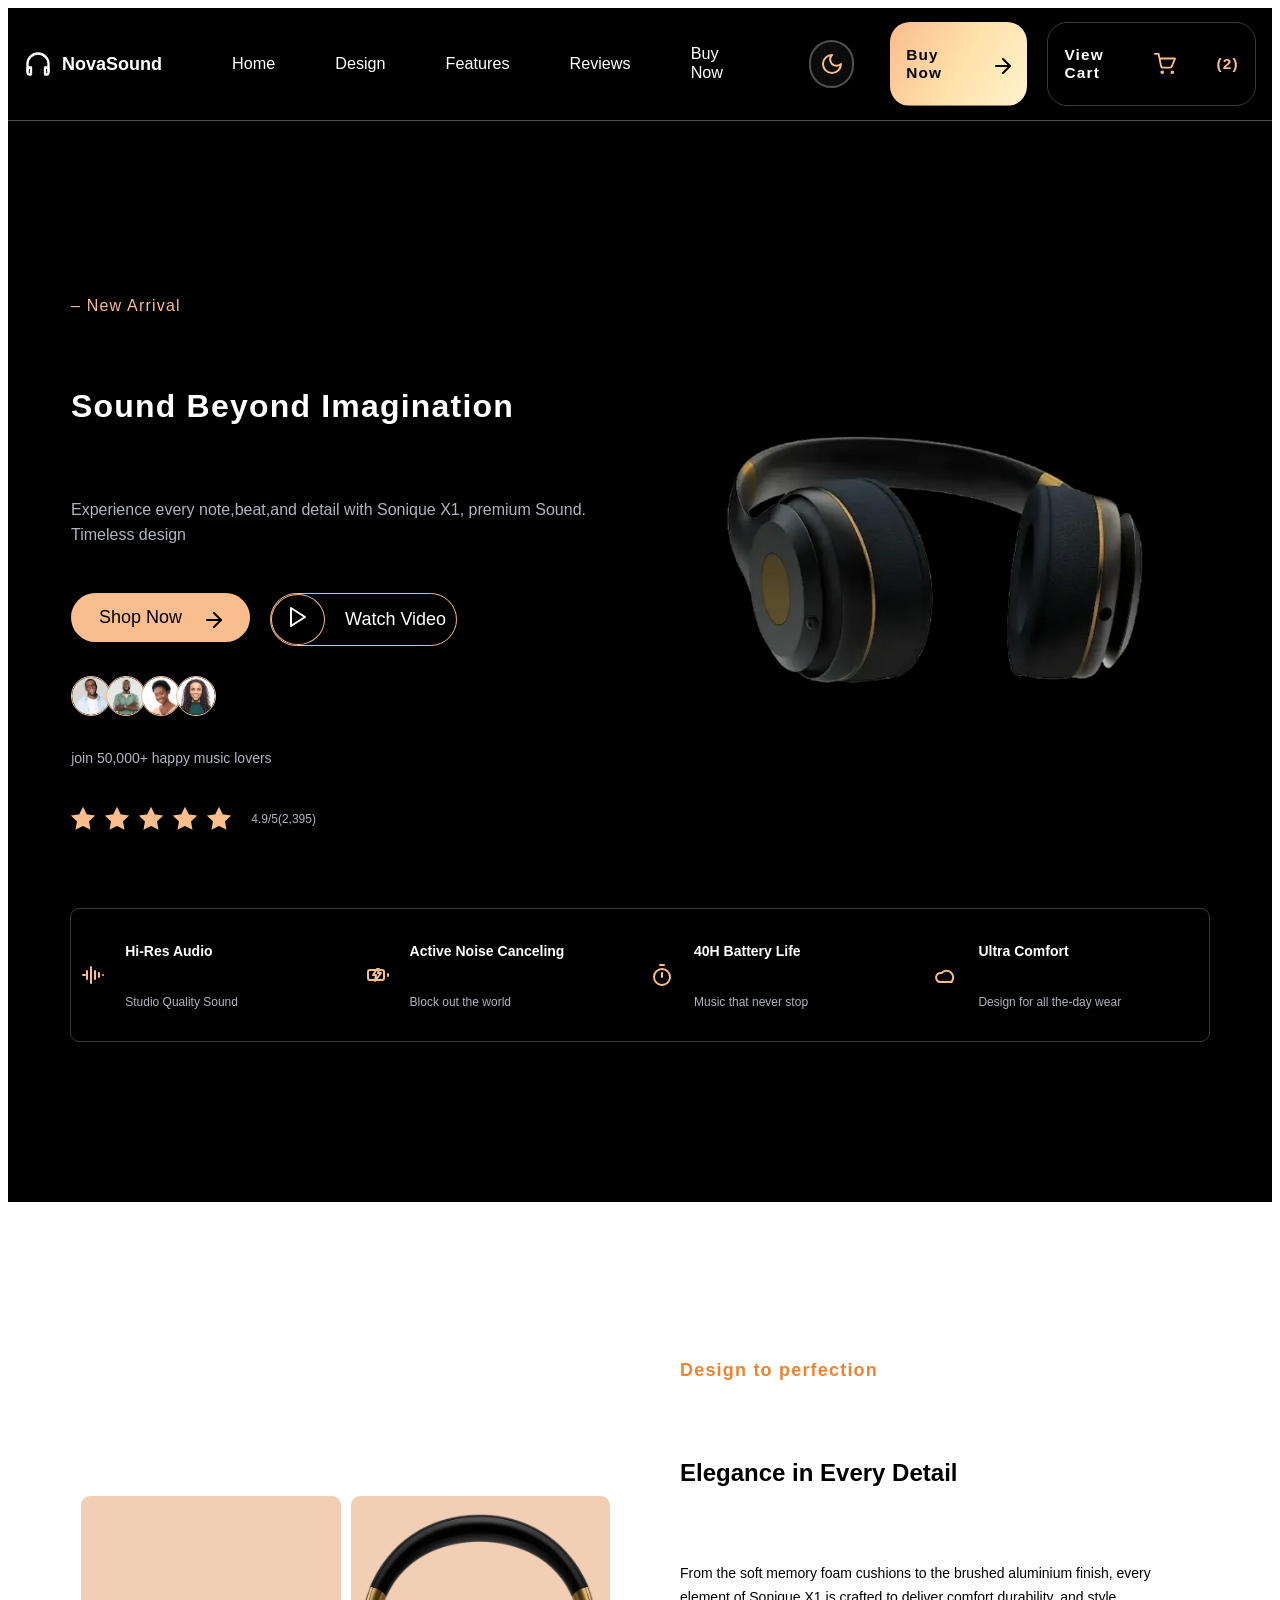
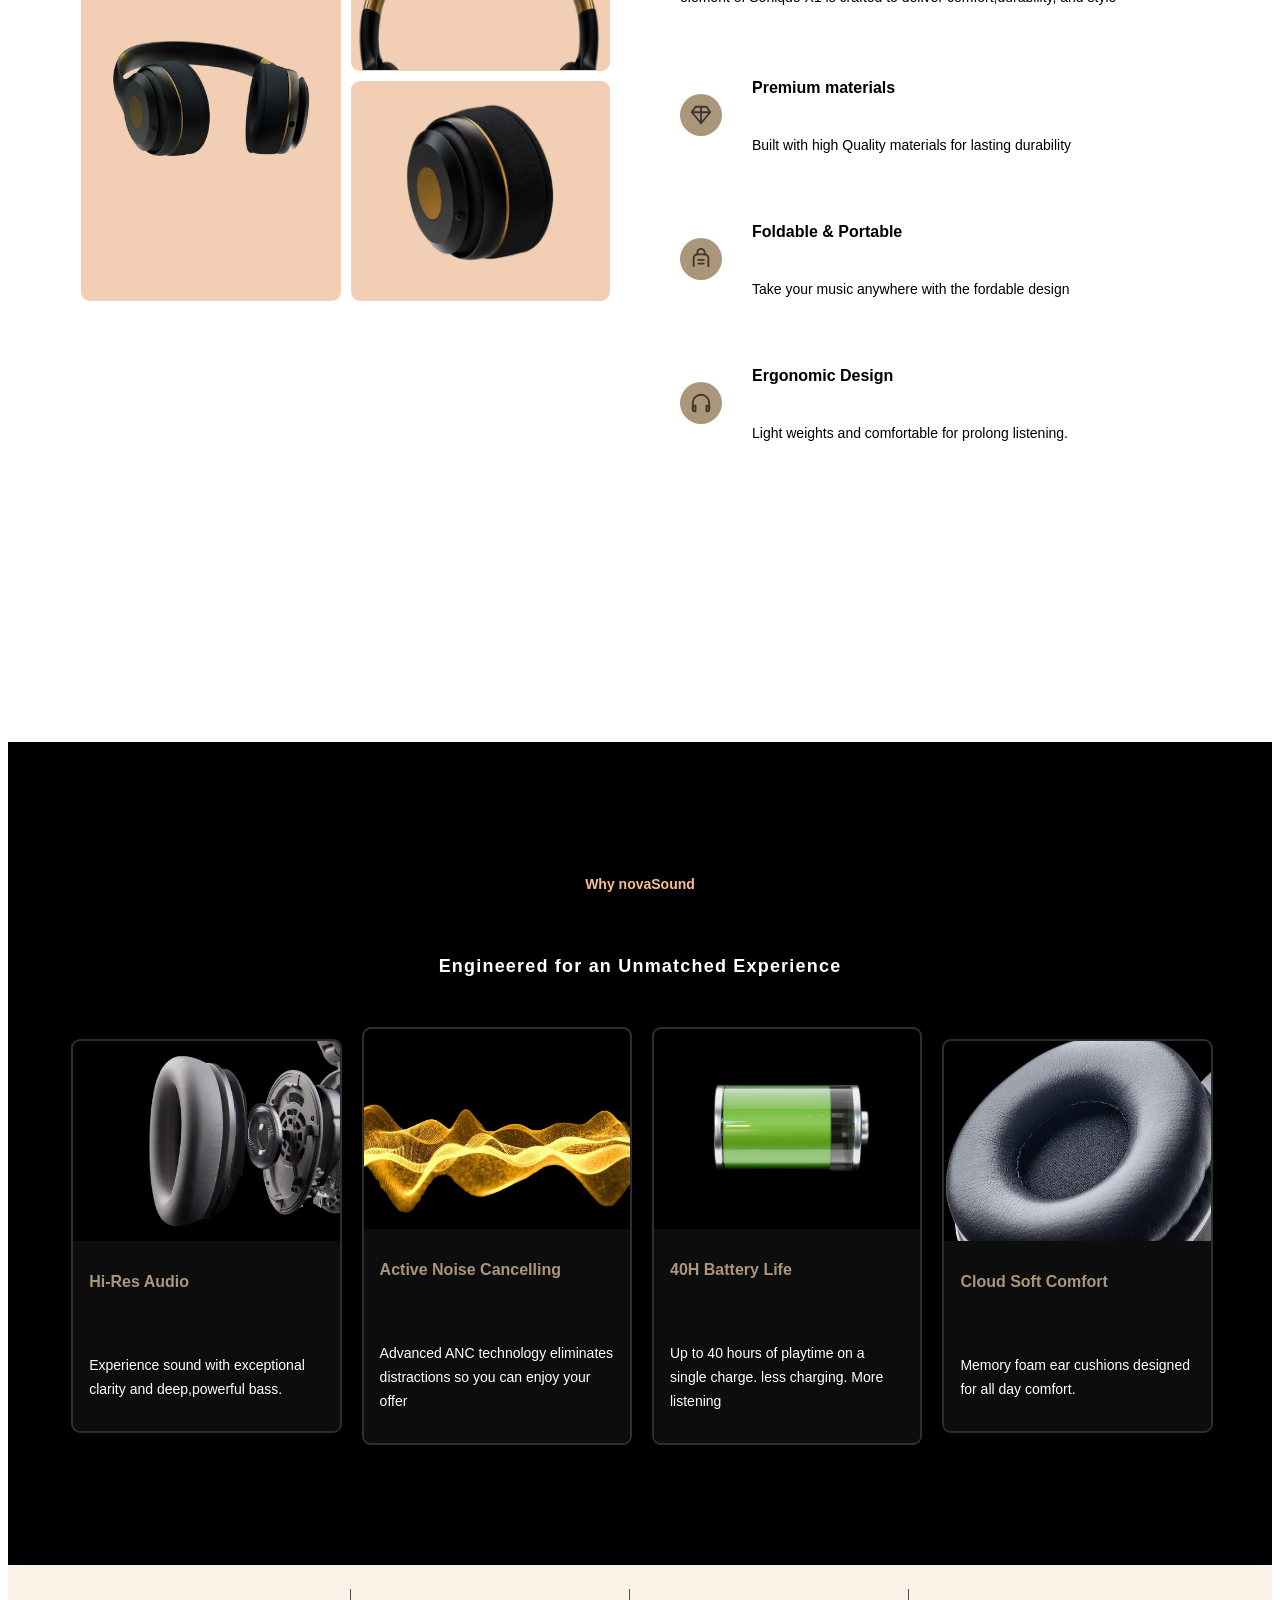
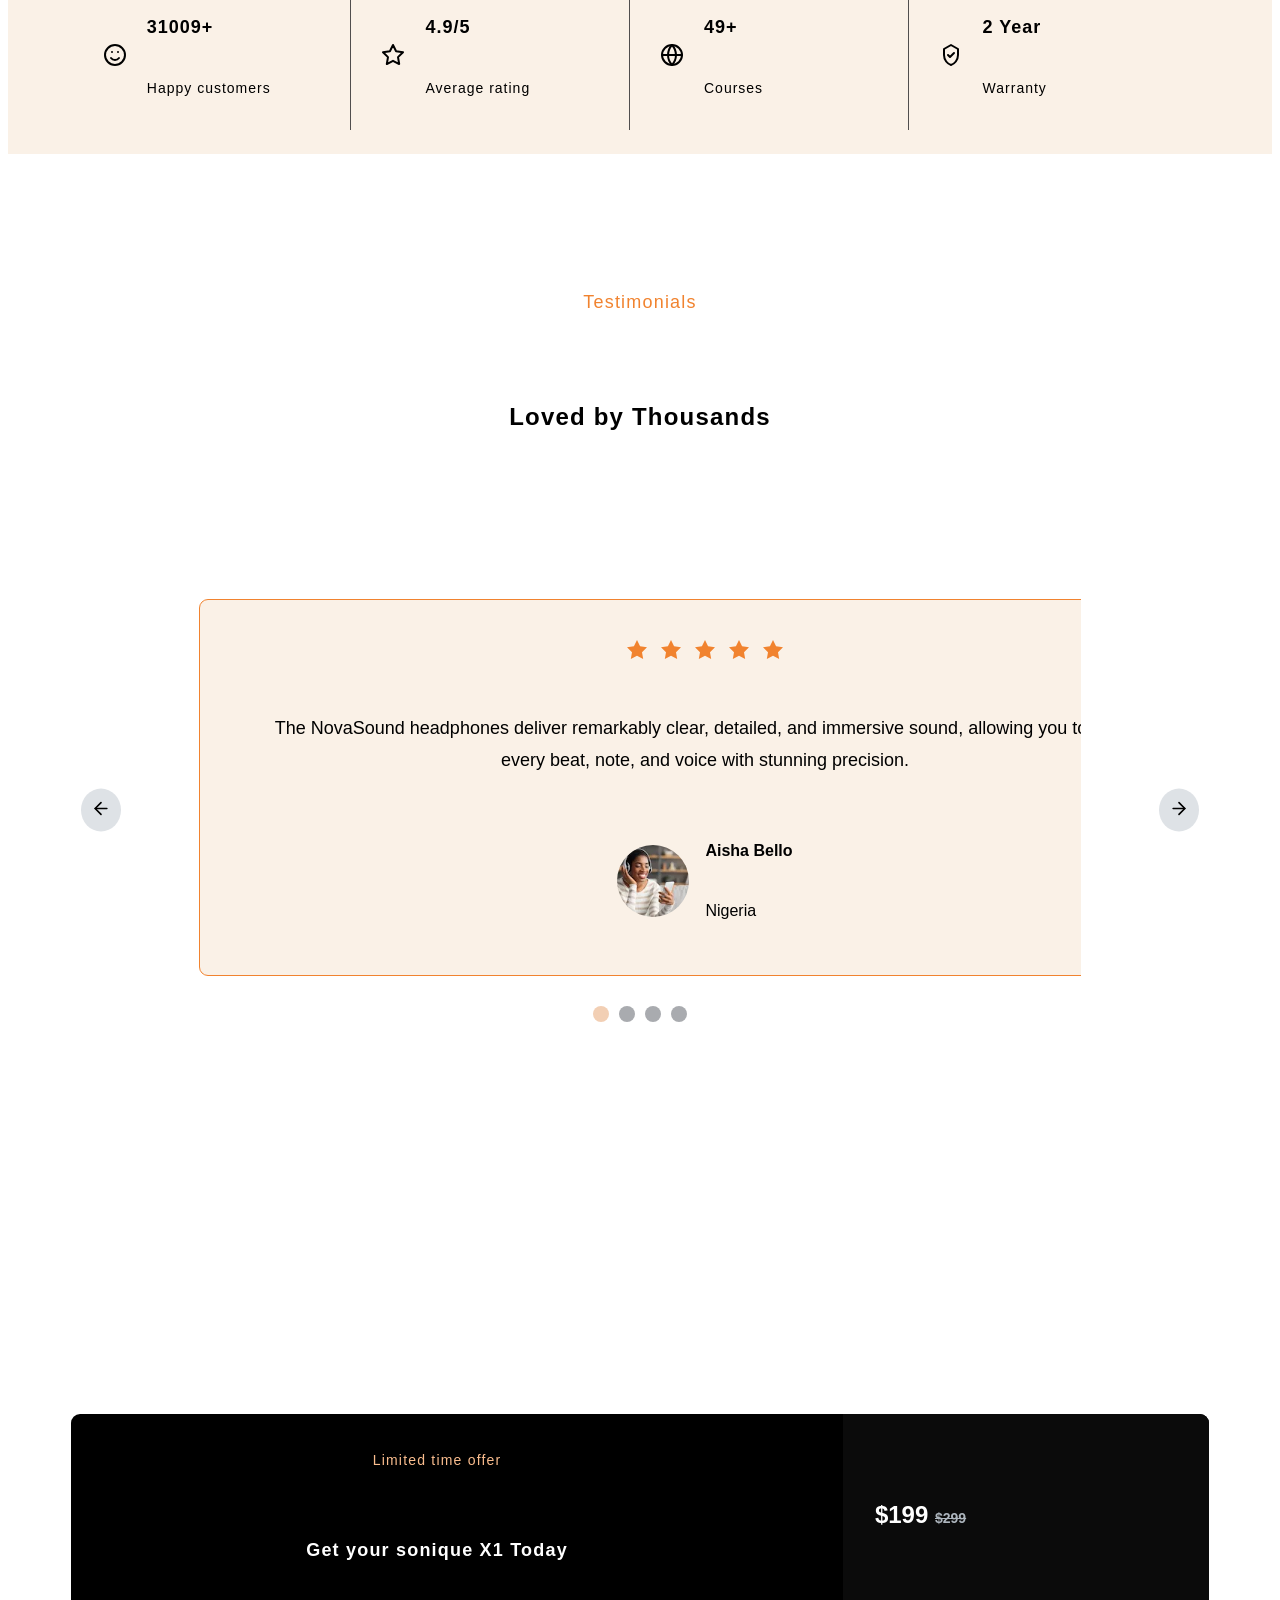
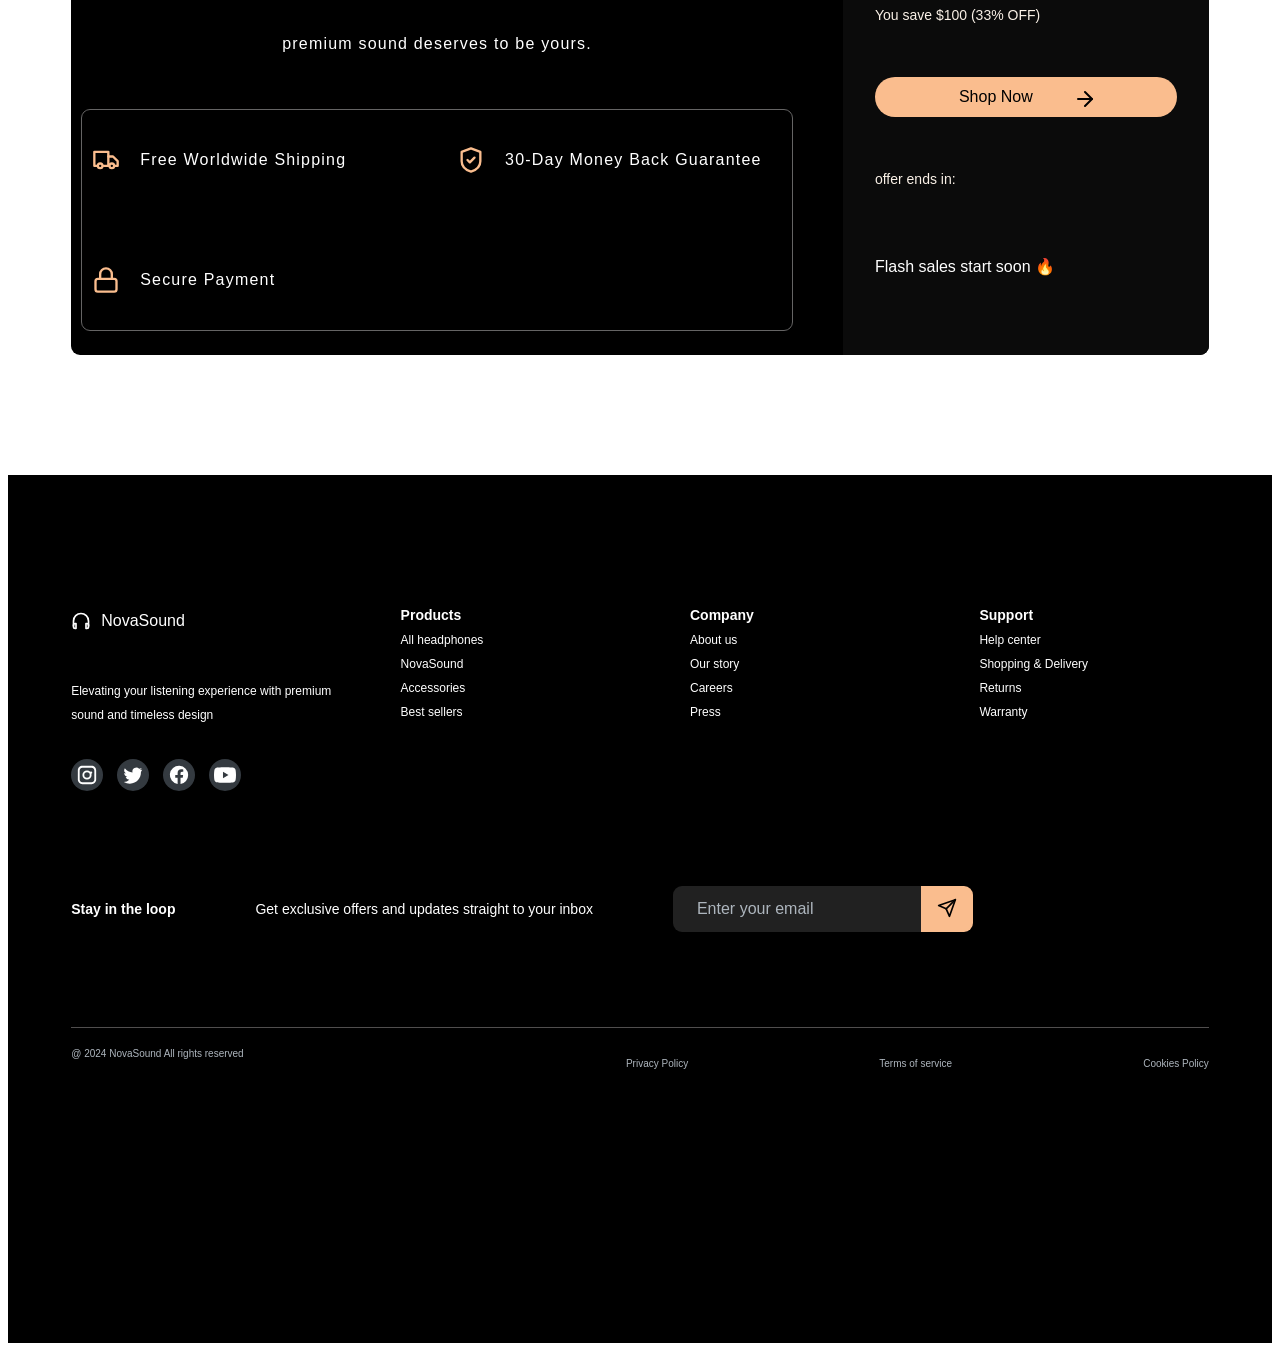
==== index.html @ e7ce314b "Refine style.css" ====
<!doctype html>
<html lang="en" data-theme="light">

<head>
  <meta charset="UTF-8" />
  <meta name="viewport" content="width=device-width, initial-scale=1.0" />
  <meta name="description"
    content="NovaSound is a modern audio product landing page showcasing premium headphones, customer testimonials and immersive listening experience" />
  <!-- Favicon -->
  <link rel="icon" type="image/png" sizes="32x32" href="./favicon-32.png">
  <link rel="icon" type="image/png" sizes="16x16" href="./favicon-16.png">

  <!-- Apple -->
  <link rel="apple-touch-icon" sizes="180x180" href="./favicon-apple--180.png">

  <!-- Android -->
  <link rel="icon" type="image/png" sizes="192x192" href="./favicon-andriod--192.png">
  <link rel="icon" type="image/png" sizes="512x512" href="./favicon-andriod--512.png">

  <!-- Web App Manifest -->
  <link rel="manifest" href="site.webmanifest">
  <title>NovaSound | Premium Headphones</title>
  <link rel="stylesheet" href="./style.css">
  <link href="https://fonts.googleapis.com/css2?family=Manrope:wght@200..800&display=swap" rel="stylesheet">
</head>

<body>
  <div class="overlay"></div>
  <header class="header">
    <p class="header__logo"><svg xmlns="http://www.w3.org/2000/svg" width="28" height="28" viewBox="0 0 24 24"
        fill="none" stroke="currentColor" stroke-width="2" stroke-linecap="round" stroke-linejoin="round"
        class="header__logo-icon">

        <path d="M3 18v-6a9 9 0 0 1 18 0v6" />
        <path d="M21 19a2 2 0 0 1-2 2h-1v-6h1a2 2 0 0 1 2 2z" />
        <path d="M3 19a2 2 0 0 0 2 2h1v-6H5a2 2 0 0 0-2 2z" />
      </svg> NovaSound</p>
    <nav class="nav-bar">
      <ul class="nav-bar__menu">
        <li> <a href="#home" class="nav-bar__menu-list" id="home-id"><svg xmlns="http://www.w3.org/2000/svg" width="22"
              height="22" fill="none" stroke="currentColor" stroke-width="2" stroke-linecap="round"
              stroke-linejoin="round" class="nav-bar__menu-icon">
              <path d="M3 10.5 12 3l9 7.5" />
              <path d="M5 10v10h14V10" />
            </svg>
            Home</a>
        </li>
        <li><a href="#Design" class="nav-bar__menu-list"><svg xmlns="http://www.w3.org/2000/svg" width="22" height="22"
              fill="none" stroke="currentColor" stroke-width="2" stroke-linecap="round" stroke-linejoin="round"
              class="nav-bar__menu-icon">
              <circle cx="12" cy="12" r="3" />
              <path
                d="M19.4 15a1.7 1.7 0 0 0 .3 1.8l.1.1a2 2 0 1 1-2.8 2.8l-.1-.1a1.7 1.7 0 0 0-1.8-.3 1.7 1.7 0 0 0-1 1.5V21a2 2 0 1 1-4 0v-.1a1.7 1.7 0 0 0-1-1.5 1.7 1.7 0 0 0-1.8.3l-.1.1a2 2 0 1 1-2.8-2.8l.1-.1a1.7 1.7 0 0 0 .3-1.8 1.7 1.7 0 0 0-1.5-1H3a2 2 0 1 1 0-4h.1a1.7 1.7 0 0 0 1.5-1 1.7 1.7 0 0 0-.3-1.8l-.1-.1a2 2 0 1 1 2.8-2.8l.1.1a1.7 1.7 0 0 0 1.8.3h0A1.7 1.7 0 0 0 10 3.1V3a2 2 0 1 1 4 0v.1a1.7 1.7 0 0 0 1 1.5h0a1.7 1.7 0 0 0 1.8-.3l.1-.1a2 2 0 1 1 2.8 2.8l-.1.1a1.7 1.7 0 0 0-.3 1.8v0a1.7 1.7 0 0 0 1.5 1H21a2 2 0 1 1 0 4h-.1a1.7 1.7 0 0 0-1.5 1z" />
            </svg>
            Design</a>
        </li>
        <li><a href="#features" class="nav-bar__menu-list"><svg xmlns="http://www.w3.org/2000/svg" width="22"
              height="22" fill="none" stroke="currentColor" stroke-width="2" stroke-linecap="round"
              stroke-linejoin="round" class="nav-bar__menu-icon">
              <path
                d="M21 16V8a2 2 0 0 0-1-1.73l-7-4a2 2 0 0 0-2 0l-7 4A2 2 0 0 0 3 8v8a2 2 0 0 0 1 1.73l7 4a2 2 0 0 0 2 0l7-4A2 2 0 0 0 21 16z" />
              <path d="M3.3 7 12 12l8.7-5" />
              <path d="M12 22V12" />
            </svg>
            Features</a>
        </li>
        <li><a href="#Reviews" class="nav-bar__menu-list"><svg xmlns="http://www.w3.org/2000/svg" width="22" height="22"
              fill="none" stroke="currentColor" stroke-width="2" stroke-linecap="round" stroke-linejoin="round"
              class="nav-bar__menu-icon">
              <polygon points="12 2 15 9 22 9 17 14 19 22 12 18 5 22 7 14 2 9 9 9" />
            </svg>
            Reviews</a>
        </li>
        <li><a href="#Buy-now" class="nav-bar__menu-list" arial-label="buy now"><svg xmlns="http://www.w3.org/2000/svg"
              width="22" height="22" fill="none" stroke="currentColor" stroke-width="2" stroke-linecap="round"
              stroke-linejoin="round" class="nav-bar__menu-icon">
              <path d="M21 15a4 4 0 0 1-4 4H7l-4 4V5a2 2 0 0 1 2-2h12a4 4 0 0 1 4 4z" />
            </svg>
            Buy Now</a>
        </li>
        <button class="dark-btn"><svg xmlns="http://www.w3.org/2000/svg" width="24" height="24" viewBox="0 0 24 24"
            fill="none" stroke="currentColor" stroke-width="2" stroke-linecap="round" stroke-linejoin="round"
            class="dark-btn__icon moon-icon">
            <path d="M12 3a6 6 0 0 0 9 9 9 9 0 1 1-9-9z" />
          </svg>

          <svg xmlns="http://www.w3.org/2000/svg" width="24" height="24" viewBox="0 0 24 24" fill="none"
            stroke="currentColor" stroke-width="2" stroke-linecap="round" stroke-linejoin="round"
            class="dark-btn__icon sun-icon">
            <circle cx="12" cy="12" r="4" />
            <path d="M12 2v2" />
            <path d="M12 20v2" />
            <path d="m4.93 4.93 1.41 1.41" />
            <path d="m17.66 17.66 1.41 1.41" />
            <path d="M2 12h2" />
            <path d="M20 12h2" />
            <path d="m6.34 17.66-1.41 1.41" />
            <path d="m19.07 4.93-1.41 1.41" />
          </svg>
        </button>
      </ul>
      <div class="container__social-icons">
        <a href="#" class="container__social-icons--box" aria-label="instagram"><svg xmlns="http://www.w3.org/2000/svg"
            width="22" height="22" fill="currentColor" viewBox="0 0 24 24" class="container__social-icons--item">
            <path
              d="M7 2C4.24 2 2 4.24 2 7v10c0 2.76 2.24 5 5 5h10c2.76 0 5-2.24 5-5V7c0-2.76-2.24-5-5-5H7zm10 2c1.66 0 3 1.34 3 3v10c0 1.66-1.34 3-3 3H7c-1.66 0-3-1.34-3-3V7c0-1.66 1.34-3 3-3h10zm-5 3a5 5 0 1 0 0 10 5 5 0 0 0 0-10zm0 2a3 3 0 1 1 0 6 3 3 0 0 1 0-6zm4.5-.75a1.25 1.25 0 1 0 0 2.5 1.25 1.25 0 0 0 0-2.5z" />
          </svg></a>
        <a href="#" class="container__social-icons--box" aria-label="twitter"><svg xmlns="http://www.w3.org/2000/svg"
            width="22" height="22" fill="currentColor" viewBox="0 0 24 24" class="container__social-icons--item">
            <path
              d="M22 5.92c-.77.35-1.6.58-2.46.69a4.27 4.27 0 0 0 1.88-2.36 8.53 8.53 0 0 1-2.7 1.03 4.26 4.26 0 0 0-7.26 3.88A12.09 12.09 0 0 1 3.1 4.67a4.26 4.26 0 0 0 1.32 5.68 4.23 4.23 0 0 1-1.93-.53v.05a4.26 4.26 0 0 0 3.42 4.18 4.3 4.3 0 0 1-1.92.07 4.27 4.27 0 0 0 3.98 2.96A8.55 8.55 0 0 1 2 19.54a12.07 12.07 0 0 0 6.53 1.91c7.84 0 12.13-6.5 12.13-12.13 0-.18 0-.36-.01-.54A8.67 8.67 0 0 0 22 5.92z" />
          </svg></a>
        <a href="#" class="container__social-icons--box" aria-label="facebook">
          <svg xmlns="http://www.w3.org/2000/svg" width="22" height="22" fill="currentColor" viewBox="0 0 24 24"
            class="container__social-icons--item">
            <path
              d="M22 12a10 10 0 1 0-11.5 9.88v-6.99H7.9V12h2.6V9.8c0-2.56 1.52-3.98 3.85-3.98 1.12 0 2.3.2 2.3.2v2.52h-1.3c-1.28 0-1.68.8-1.68 1.62V12h2.85l-.46 2.89h-2.39v6.99A10 10 0 0 0 22 12z" />
          </svg>
        </a>
        <a href="#" class="container__social-icons--box" aria-label="youtube">
          <svg xmlns="http://www.w3.org/2000/svg" width="22" height="22" fill="currentColor" viewBox="0 0 24 24"
            class="container__social-icons--item">
            <path
              d="M23.5 6.2a3 3 0 0 0-2.1-2.1C19.5 3.5 12 3.5 12 3.5s-7.5 0-9.4.6A3 3 0 0 0 .5 6.2 31.6 31.6 0 0 0 0 12a31.6 31.6 0 0 0 .5 5.8 3 3 0 0 0 2.1 2.1c1.9.6 9.4.6 9.4.6s7.5 0 9.4-.6a3 3 0 0 0 2.1-2.1A31.6 31.6 0 0 0 24 12a31.6 31.6 0 0 0-.5-5.8zM9.8 15.5v-7l6 3.5-6 3.5z" />
          </svg>
        </a>
      </div>
      <div class="btn-container">
        <a href="#" class="btn--buy-now" aria-label="buy now">Buy Now <svg xmlns="http://www.w3.org/2000/svg" width="20"
            height="20" fill="none" stroke="currentColor" stroke-width="2" stroke-linecap="round"
            stroke-linejoin="round">
            <line x1="5" y1="12" x2="19" y2="12"></line>
            <polyline points="12 5 19 12 12 19"></polyline>
          </svg></a>
        <a href="#" class="btn--cart" arial-label="view cart">View Cart <span class="container-cart"><svg
              xmlns="http://www.w3.org/2000/svg" width="22" height="22" viewBox="0 0 24 24" fill="none"
              stroke="currentColor" stroke-width="2" stroke-linecap="round" stroke-linejoin="round"
              class="container-cart__icon">

              <circle cx="9" cy="21" r="1" />
              <circle cx="20" cy="21" r="1" />
              <path d="M1 1h4l2.7 13.4a2 2 0 0 0 2 1.6h7.7a2 2 0 0 0 2-1.5L23 6H6" />

            </svg>
            <p class="container-cart__text">(2)</p>
          </span></a>
      </div>
    </nav>
    <div class="header__menu">
      <span class="header__menu-toggle"></span><span class="header__menu-toggle"></span><span
        class="header__menu-toggle"></span>
    </div>
  </header>


  <main>
    <section class="hero-section" id="home" data-id="home-id">
      <div class="hero-section__container">
        <div class="hero-section__text">
          <p class="hero-section__badge hero-animate--y">&ndash; New Arrival</p>
          <h1 class="hero-section__title hero-animate--y">Sound Beyond Imagination</h1>
          <p class="hero-section__description hero-animate--y">Experience every note,beat,and detail with Sonique X1,
            premium Sound.
            Timeless design</p>
          <div class="hero-section__cta">
            <a href="#" class="hero-section__btn hero-section__btn--primary zoom-in" arial-label="shopping cart">Shop
              Now <svg xmlns="http://www.w3.org/2000/svg" width="20" height="20" fill="none" stroke="currentColor"
                stroke-width="2" stroke-linecap="round" stroke-linejoin="round" class="hero-section__btn--primary-icon">
                <line x1="5" y1="12" x2="19" y2="12"></line>
                <polyline points="12 5 19 12 12 19"></polyline>
              </svg></a>
            <button class="hero-section__btn hero-section__btn--ghost zoom-in" aria-label="button ghost"><span
                class="hero-section__btn--ghost-box"><svg xmlns="http://www.w3.org/2000/svg" width="24" height="24"
                  fill="none" stroke="currentColor" stroke-width="2" stroke-linecap="round" stroke-linejoin="round"
                  class="hero-section__btn--ghost-icon">
                  <polygon points="5 3 19 12 5 21 5 3"></polygon>
                </svg></span> Watch Video</button>
          </div>
          <div class="hero-section__social-proof hero-animate--y">
            <div class="hero-section__avatar"><span class="hero-section__avatar-box"><img
                  src="./Avatar--1-compressed (1).webp" alt="avatar image"></span>
              <span class="hero-section__avatar-box"><img src="./avatar--2--compressed (1).webp"
                  alt="avatar image"></span>
              <span class="hero-section__avatar-box"><img src="./avatar--4--compressed (2).webp"
                  alt="avatar image"></span>
              <span class="hero-section__avatar-box"><img src="./avatar--5--image (2).webp" alt="avatar image"></span>
            </div>
            <div class="hero-section__rating">
              <p class="hero-section__rating-title hero-animate--y">join 50,000+ happy music lovers</p>
              <span class="hero-section__rating-box hero-animate--y">
                <span class="hero-section__rating-icons"><svg xmlns="http://www.w3.org/2000/svg" width="24" height="24"
                    viewBox="0 0 24 24" fill="currentColor" stroke="currentColor" stroke-width="2"
                    class="hero-section__rating-icon">
                    <polygon
                      points="12 2 15.09 8.26 22 9.27 17 14.14 18.18 21.02 12 17.77 5.82 21.02 7 14.14 2 9.27 8.91 8.26 12 2" />
                  </svg>
                  <svg xmlns="http://www.w3.org/2000/svg" width="24" height="24" viewBox="0 0 24 24" fill="currentColor"
                    stroke="currentColor" stroke-width="2" class="hero-section__rating-icon">
                    <polygon
                      points="12 2 15.09 8.26 22 9.27 17 14.14 18.18 21.02 12 17.77 5.82 21.02 7 14.14 2 9.27 8.91 8.26 12 2" />
                  </svg>
                  <svg xmlns="http://www.w3.org/2000/svg" width="24" height="24" viewBox="0 0 24 24" fill="currentColor"
                    stroke="currentColor" stroke-width="2" class="hero-section__rating-icon">
                    <polygon
                      points="12 2 15.09 8.26 22 9.27 17 14.14 18.18 21.02 12 17.77 5.82 21.02 7 14.14 2 9.27 8.91 8.26 12 2" />
                  </svg>
                  <svg xmlns="http://www.w3.org/2000/svg" width="24" height="24" viewBox="0 0 24 24" fill="currentColor"
                    stroke="currentColor" stroke-width="2" class="hero-section__rating-icon">
                    <polygon
                      points="12 2 15.09 8.26 22 9.27 17 14.14 18.18 21.02 12 17.77 5.82 21.02 7 14.14 2 9.27 8.91 8.26 12 2" />
                  </svg>
                  <svg xmlns="http://www.w3.org/2000/svg" width="24" height="24" viewBox="0 0 24 24" fill="currentColor"
                    stroke="currentColor" stroke-width="2" class="hero-section__rating-icon">
                    <polygon
                      points="12 2 15.09 8.26 22 9.27 17 14.14 18.18 21.02 12 17.77 5.82 21.02 7 14.14 2 9.27 8.91 8.26 12 2" />
                  </svg>
                </span>
                <p class="hero-section__rating-text">4.9/5(2,395)</p>
              </span>
            </div>
          </div>
        </div>

        <div class="hero-section__media">
          <img src="./Nova-sound premium headphone (1) (1) (1).webp" alt="nova-sound premium headphone black"
            class="hero-section__image" width="636" height="358">
        </div>

      </div>

      <div class="hero-section__features" id="Features">
        <div class="hero-section__features-box hero-second__animate--y">
          <svg xmlns="http://www.w3.org/2000/svg" width="24" height="24" fill="none" stroke="currentColor"
            stroke-width="2" stroke-linecap="round" stroke-linejoin="round"
            class="lucide lucide-waveform hero-section__features-icon">
            <path d="M2 12h2" />
            <path d="M6 8v8" />
            <path d="M10 4v16" />
            <path d="M14 8v8" />
            <path d="M18 10v4" />
            <path d="M22 12h0" />
          </svg>
          <span class="hero-section__features-text">
            <p class="hero-section__features-text--title">Hi-Res Audio</p>
            <p class="hero-section__features-text--description">Studio Quality Sound</p>
          </span>
        </div>
        <div class="hero-section__features-box hero-second__animate--y">
          <svg xmlns="http://www.w3.org/2000/svg" width="24" height="24" fill="none" stroke="currentColor"
            stroke-width="2" stroke-linecap="round" stroke-linejoin="round"
            class="lucide lucide-battery-charging hero-section__features-icon">
            <path d="M11 6 7 12h3l-1 6 6-8h-3l1-4z" />
            <rect x="2" y="7" width="16" height="10" rx="2" />
            <line x1="22" y1="11" x2="22" y2="13" />
          </svg>
          <span class="hero-section__features-text">
            <p class="hero-section__features-text--title">Active Noise Canceling</p>
            <p class="hero-section__features-text--description">Block out the world</p>
          </span>
        </div>
        <div class="hero-section__features-box hero-second__animate--y">
          <svg xmlns="http://www.w3.org/2000/svg" width="24" height="24" fill="none" stroke="currentColor"
            stroke-width="2" stroke-linecap="round" stroke-linejoin="round"
            class="lucide lucide-timer hero-section__features-icon">
            <path d="M10 2h4" />
            <path d="M12 14v-4" />
            <circle cx="12" cy="14" r="8" />
          </svg>
          <span class="hero-section__features-text">
            <p class="hero-section__features-text--title">40H Battery Life</p>
            <p class="hero-section__features-text--description">Music that never stop</p>
          </span>
        </div>
        <div class="hero-section__features-box hero-second__animate--y">
          <svg xmlns="http://www.w3.org/2000/svg" width="24" height="24" fill="none" stroke="currentColor"
            stroke-width="2" stroke-linecap="round" stroke-linejoin="round"
            class="lucide lucide-cloud hero-section__features-icon">
            <path d="M17.5 19H6.5a4.5 4.5 0 1 1 1-8.9A5.5 5.5 0 1 1 17.5 19z" />
          </svg>
          <span class="hero-section__features-text">
            <p class="hero-section__features-text--title">Ultra Comfort</p>
            <p class="hero-section__features-text--description">Design for all the-day wear</p>
          </span>
        </div>
      </div>
    </section>

    <section class="design-section" id="Design">
      <div class="design-section__container">
        <div class="design-section__gallery">
          <div class="design-section__gallery-big">
            <img src="./Nova-sound premium headphone.webp" alt="headphone"
              data-src="./headphone--1-removebg-preview (1).webp" class="design-section__gallery-img">
          </div>
          <div class="design-section__gallery-small design-section__gallery-small--first">
            <img src="./handle-compress-image (1).webp" alt="handle of headphone"
              data-src="./handle-removebg-preview.webp" class="design-section__gallery-img">
          </div>
          <div class="design-section__gallery-small design-section__gallery-small--second">
            <img src="./head-removebg-compress-image.webp" alt="head of headphone"
              data-src="./head-removebg-preview.webp" class="design-section__gallery-img">
          </div>
        </div>

        <div class="design-section__content">
          <p class="design-section__text">Design to perfection</p>
          <h2 class="design-section__title">Elegance in Every Detail</h2>
          <p class="design-section__description">From the soft memory foam cushions to the brushed aluminium finish,
            every element of Sonique X1 is crafted to deliver comfort,durability, and style</p>

          <div class="design-section__features">
            <div class="design-section__feature">
              <span class="design-section__feature-icon"><svg xmlns="http://www.w3.org/2000/svg" width="22" height="22"
                  viewBox="0 0 24 24" fill="none" stroke="currentColor" stroke-width="2" stroke-linecap="round"
                  stroke-linejoin="round">

                  <path d="M6 3h12l4 6-10 12L2 9l4-6z" />
                  <path d="M2 9h20" />
                  <path d="M12 3v18" />

                </svg></span>
              <div class="design-section__feature-content">
                <h3 class="design-section__feature-content--title">Premium materials</h3>
                <p class="design-section__feature-content--description">Built with high Quality materials for lasting
                  durability</p>
              </div>
            </div>

            <div class="design-section__feature">
              <span class="design-section__feature-icon"><svg xmlns="http://www.w3.org/2000/svg" width="22" height="22"
                  viewBox="0 0 24 24" fill="none" stroke="currentColor" stroke-width="2" stroke-linecap="round"
                  stroke-linejoin="round">

                  <path d="M4 20v-9a4 4 0 0 1 4-4h8a4 4 0 0 1 4 4v9" />
                  <path d="M8 7V5a4 4 0 0 1 8 0v2" />
                  <path d="M9 13h6" />
                  <path d="M9 17h6" />

                </svg></span>
              <div class="design-section__feature-content">
                <h3 class="design-section__feature-content--title">Foldable & Portable</h3>
                <p class="design-section__feature-content--description">Take your music anywhere with the fordable
                  design
                </p>
              </div>
            </div>

            <div class="design-section__feature">
              <span class="design-section__feature-icon"><svg xmlns="http://www.w3.org/2000/svg" width="22" height="22"
                  viewBox="0 0 24 24" fill="none" stroke="currentColor" stroke-width="2" stroke-linecap="round"
                  stroke-linejoin="round">

                  <path d="M3 18v-6a9 9 0 0 1 18 0v6" />
                  <path d="M21 19a2 2 0 0 1-2 2h-1v-6h1a2 2 0 0 1 2 2z" />
                  <path d="M3 19a2 2 0 0 0 2 2h1v-6H5a2 2 0 0 0-2 2z" />

                </svg></span>
              <div class="design-section__feature-content">
                <h3 class="design-section__feature-content--title">Ergonomic Design</h3>
                <p class="design-section__feature-content--description">Light weights and comfortable for prolong
                  listening.</p>
              </div>
            </div>
          </div>
    </section>

    <section class="features-section" id="features">
      <p class="features-section__text">Why novaSound</p>
      <h3 class="features-section__title">Engineered for an Unmatched Experience</h3>
      <div class="features-section__container">
        <div class="features-section__card slide-left">
          <div class="features-section__media features-section__media-first"><img src="./sound-image--3.webp"
              alt="Hi-Res studio image"></div>
          <div class="features-section__content">
            <p class="features-section__content-title">Hi-Res Audio</p>
            <p class="features-section__content-description">Experience sound with exceptional clarity and
              deep,powerful bass.</p>
          </div>
        </div>

        <div class="features-section__card slide-bottom">
          <div class="features-section__media features-section__media-second"><img src="./noice-image--3.webp"
              alt="active noice Canceling image"></div>
          <div class="features-section__content">
            <p class="features-section__content-title">Active Noise Cancelling</p>
            <p class="features-section__content-description">Advanced ANC technology eliminates distractions so you
              can enjoy your offer</p>
          </div>
        </div>

        <div class="features-section__card slide-bottom">
          <div class="features-section__media features-section__media-third"><img src="./battery-image--3.webp"
              alt="battery life image"></div>
          <div class="features-section__content">
            <p class="features-section__content-title">40H Battery Life</p>
            <p class="features-section__content-description">Up to 40 hours of playtime on a single charge. less
              charging. More listening</p>
          </div>
        </div>

        <div class="features-section__card slide-right">
          <div class="features-section__media features-section__media-fourth"><img src="./boldhead-image--3 (1).webp"
              alt="boldhead image"></div>
          <div class="features-section__content">
            <p class="features-section__content-title">Cloud Soft Comfort</p>
            <p class="features-section__content-description">Memory foam ear cushions designed for all day comfort.
            </p>
          </div>
        </div>
      </div>
    </section>
    <section class="stats-section">
      <div class="stats-section__container">
        <div class="stats-section__item">
          <svg xmlns="http://www.w3.org/2000/svg" width="24" height="24" viewBox="0 0 24 24" fill="none"
            stroke="currentColor" stroke-width="2" stroke-linecap="round" stroke-linejoin="round">
            <circle cx="12" cy="12" r="10" />
            <path d="M8 15s1.5 2 4 2 4-2 4-2" />
            <line x1="9" y1="9" x2="9.01" y2="9" />
            <line x1="15" y1="9" x2="15.01" y2="9" />
          </svg>
          <div class="stats-section__content">
            <h3 class="stats-section__title counter" data-target="50000">0</h3>
            <p class="stats-section__description">Happy customers</p>
          </div>
        </div>

        <div class="stats-section__item">
          <svg xmlns="http://www.w3.org/2000/svg" width="24" height="24" viewBox="0 0 24 24" fill="none"
            stroke="currentColor" stroke-width="2" stroke-linecap="round" stroke-linejoin="round">
            <polygon
              points="12 2 15.09 8.26 22 9.27 17 14.14 18.18 21.02 12 17.77 5.82 21.02 7 14.14 2 9.27 8.91 8.26 12 2" />
          </svg>
          <div class="stats-section__content">
            <h3 class="stats-section__title">4.9/5</h3>
            <p class="stats-section__description">Average rating</p>
          </div>
        </div>

        <div class="stats-section__item">
          <svg xmlns="http://www.w3.org/2000/svg" width="24" height="24" viewBox="0 0 24 24" fill="none"
            stroke="currentColor" stroke-width="2" stroke-linecap="round" stroke-linejoin="round">
            <circle cx="12" cy="12" r="10" />
            <line x1="2" y1="12" x2="22" y2="12" />
            <path d="M12 2a15.3 15.3 0 0 1 4 10 15.3 15.3 0 0 1-4 10 15.3 15.3 0 0 1-4-10 15.3 15.3 0 0 1 4-10z" />
          </svg>
          <div class="stats-section__content">
            <h3 class="stats-section__title counter" data-target="80">0</h3>
            <p class="stats-section__description">Courses</p>
          </div>
        </div>

        <div class="stats-section__item">
          <svg xmlns="http://www.w3.org/2000/svg" width="24" height="24" viewBox="0 0 24 24" fill="none"
            stroke="currentColor" stroke-width="2" stroke-linecap="round" stroke-linejoin="round">
            <path d="M12 2l7 4v6c0 5-3.5 9-7 10-3.5-1-7-5-7-10V6l7-4z" />
            <path d="M9 12l2 2 4-4" />
          </svg>
          <div class="stats-section__content">
            <h3 class="stats-section__title">2 Year</h3>
            <p class="stats-section__description">Warranty</p>
          </div>
        </div>
      </div>
    </section>
    <section class="testimonial-section" id="Reviews">
      <div class="testimonial-section__container">
        <p class="testimonial-section__badge animate-testimonial--content">Testimonials</p>
        <h3 class="testimonial-section__title animate-testimonial--content">Loved by Thousands</h3>
        <div class="testimonial-section__carousel">
          <div class="testimonial-section__carousel-container">

            <div class="testimonial-section__track">

              <!-- testimonial-section__item -->
              <div class="testimonial-section__item active-item">
                <span class="testimonial-section__rate"> <svg xmlns="http://www.w3.org/2000/svg" width="24" height="24"
                    viewBox="0 0 24 24" fill="none" stroke="currentColor" stroke-width="2" stroke-linecap="round"
                    stroke-linejoin="round">
                    <polygon
                      points="12 2 15.09 8.26 22 9.27 17 14.14 18.18 21.02 12 17.77 5.82 21.02 7 14.14 2 9.27 8.91 8.26 12 2" />
                  </svg> <svg xmlns="http://www.w3.org/2000/svg" width="24" height="24" viewBox="0 0 24 24" fill="none"
                    stroke="currentColor" stroke-width="2" stroke-linecap="round" stroke-linejoin="round">
                    <polygon
                      points="12 2 15.09 8.26 22 9.27 17 14.14 18.18 21.02 12 17.77 5.82 21.02 7 14.14 2 9.27 8.91 8.26 12 2" />
                  </svg> <svg xmlns="http://www.w3.org/2000/svg" width="24" height="24" viewBox="0 0 24 24" fill="none"
                    stroke="currentColor" stroke-width="2" stroke-linecap="round" stroke-linejoin="round">
                    <polygon
                      points="12 2 15.09 8.26 22 9.27 17 14.14 18.18 21.02 12 17.77 5.82 21.02 7 14.14 2 9.27 8.91 8.26 12 2" />
                  </svg> <svg xmlns="http://www.w3.org/2000/svg" width="24" height="24" viewBox="0 0 24 24" fill="none"
                    stroke="currentColor" stroke-width="2" stroke-linecap="round" stroke-linejoin="round">
                    <polygon
                      points="12 2 15.09 8.26 22 9.27 17 14.14 18.18 21.02 12 17.77 5.82 21.02 7 14.14 2 9.27 8.91 8.26 12 2" />
                  </svg> <svg xmlns="http://www.w3.org/2000/svg" width="24" height="24" viewBox="0 0 24 24" fill="none"
                    stroke="currentColor" stroke-width="2" stroke-linecap="round" stroke-linejoin="round">
                    <polygon
                      points="12 2 15.09 8.26 22 9.27 17 14.14 18.18 21.02 12 17.77 5.82 21.02 7 14.14 2 9.27 8.91 8.26 12 2" />
                  </svg></span>
                <p class="testimonial-section__item--description">The NovaSound headphones deliver remarkably clear,
                  detailed, and immersive sound, allowing you to enjoy every beat, note, and voice with stunning
                  precision.</p>
                <!-- testimonial-section-feature--start  -->
                <div class="testimonial-section__feature">
                  <div class="testimonial-section__feature--img"><img src="./testimonial--img--1-compressed (1).webp"
                      alt="Aisha Bello"></div>
                  <div class="testimonial-section__feature--box">
                    <h3 class="testimonial-section__feature--name">Aisha Bello</h3>
                    <p class="testimonial-section__feature--country">Nigeria</p>
                  </div>
                </div>

              </div>



              <div class="testimonial-section__item">
                <span class="testimonial-section__rate"> <svg xmlns="http://www.w3.org/2000/svg" width="24" height="24"
                    viewBox="0 0 24 24" fill="none" stroke="currentColor" stroke-width="2" stroke-linecap="round"
                    stroke-linejoin="round">
                    <polygon
                      points="12 2 15.09 8.26 22 9.27 17 14.14 18.18 21.02 12 17.77 5.82 21.02 7 14.14 2 9.27 8.91 8.26 12 2" />
                  </svg> <svg xmlns="http://www.w3.org/2000/svg" width="24" height="24" viewBox="0 0 24 24" fill="none"
                    stroke="currentColor" stroke-width="2" stroke-linecap="round" stroke-linejoin="round">
                    <polygon
                      points="12 2 15.09 8.26 22 9.27 17 14.14 18.18 21.02 12 17.77 5.82 21.02 7 14.14 2 9.27 8.91 8.26 12 2" />
                  </svg> <svg xmlns="http://www.w3.org/2000/svg" width="24" height="24" viewBox="0 0 24 24" fill="none"
                    stroke="currentColor" stroke-width="2" stroke-linecap="round" stroke-linejoin="round">
                    <polygon
                      points="12 2 15.09 8.26 22 9.27 17 14.14 18.18 21.02 12 17.77 5.82 21.02 7 14.14 2 9.27 8.91 8.26 12 2" />
                  </svg> <svg xmlns="http://www.w3.org/2000/svg" width="24" height="24" viewBox="0 0 24 24" fill="none"
                    stroke="currentColor" stroke-width="2" stroke-linecap="round" stroke-linejoin="round">
                    <polygon
                      points="12 2 15.09 8.26 22 9.27 17 14.14 18.18 21.02 12 17.77 5.82 21.02 7 14.14 2 9.27 8.91 8.26 12 2" />
                  </svg> <svg xmlns="http://www.w3.org/2000/svg" width="24" height="24" viewBox="0 0 24 24" fill="none"
                    stroke="currentColor" stroke-width="2" stroke-linecap="round" stroke-linejoin="round">
                    <polygon
                      points="12 2 15.09 8.26 22 9.27 17 14.14 18.18 21.02 12 17.77 5.82 21.02 7 14.14 2 9.27 8.91 8.26 12 2" />
                  </svg></span>
                <p class="testimonial-section__item--description">
                  As a music producer, sound quality is everything to me. NovaSound delivers perfectly balanced audio,
                  rich and powerful bass, and incredible clarity, making it easy to enjoy and analyze every detail in my
                  mixes.
                </p>
                <!-- testimonial-section-feature--start  -->
                <div class="testimonial-section__feature">
                  <div class="testimonial-section__feature--img"><img src="./testimonial-img--6-compressed (1).webp"
                      alt="Mateo Silva"></div>
                  <div class="testimonial-section__feature--box">
                    <h3 class="testimonial-section__feature--name">Mateo Silva</h3>
                    <p class="testimonial-section__feature--country">Brazil</p>
                  </div>
                </div>
                <!-- testimonial-section-feature--end  -->
              </div>
              <!-- testimonial-section__item -->

              <div class="testimonial-section__item">
                <span class="testimonial-section__rate"> <svg xmlns="http://www.w3.org/2000/svg" width="24" height="24"
                    viewBox="0 0 24 24" fill="none" stroke="currentColor" stroke-width="2" stroke-linecap="round"
                    stroke-linejoin="round">
                    <polygon
                      points="12 2 15.09 8.26 22 9.27 17 14.14 18.18 21.02 12 17.77 5.82 21.02 7 14.14 2 9.27 8.91 8.26 12 2" />
                  </svg> <svg xmlns="http://www.w3.org/2000/svg" width="24" height="24" viewBox="0 0 24 24" fill="none"
                    stroke="currentColor" stroke-width="2" stroke-linecap="round" stroke-linejoin="round">
                    <polygon
                      points="12 2 15.09 8.26 22 9.27 17 14.14 18.18 21.02 12 17.77 5.82 21.02 7 14.14 2 9.27 8.91 8.26 12 2" />
                  </svg> <svg xmlns="http://www.w3.org/2000/svg" width="24" height="24" viewBox="0 0 24 24" fill="none"
                    stroke="currentColor" stroke-width="2" stroke-linecap="round" stroke-linejoin="round">
                    <polygon
                      points="12 2 15.09 8.26 22 9.27 17 14.14 18.18 21.02 12 17.77 5.82 21.02 7 14.14 2 9.27 8.91 8.26 12 2" />
                  </svg> <svg xmlns="http://www.w3.org/2000/svg" width="24" height="24" viewBox="0 0 24 24" fill="none"
                    stroke="currentColor" stroke-width="2" stroke-linecap="round" stroke-linejoin="round">
                    <polygon
                      points="12 2 15.09 8.26 22 9.27 17 14.14 18.18 21.02 12 17.77 5.82 21.02 7 14.14 2 9.27 8.91 8.26 12 2" />
                  </svg> <svg xmlns="http://www.w3.org/2000/svg" width="24" height="24" viewBox="0 0 24 24" fill="none"
                    stroke="currentColor" stroke-width="2" stroke-linecap="round" stroke-linejoin="round">
                    <polygon
                      points="12 2 15.09 8.26 22 9.27 17 14.14 18.18 21.02 12 17.77 5.82 21.02 7 14.14 2 9.27 8.91 8.26 12 2" />
                  </svg></span>
                <p class="testimonial-section__item--description">NovaSound completely changed the way I enjoy music
                  during workouts. The immersive sound quality and powerful bass keep me motivated, helping me push
                  through even the most intense training sessions.</p>
                <!-- testimonial-section-feature--start  -->
                <div class="testimonial-section__feature">
                  <div class="testimonial-section__feature--img"><img src="./testimonial-img--7-compressed (1).webp"
                      alt="Sophia lee"></div>
                  <div class="testimonial-section__feature--box">
                    <h3 class="testimonial-section__feature--name">Sophia lee</h3>
                    <p class="testimonial-section__feature--country">London,Uk</p>
                  </div>
                </div>
                <!-- testimonial-section-feature--end  -->
              </div>

              <!-- testimonial-section__item -->
              <div class="testimonial-section__item">
                <span class="testimonial-section__rate"> <svg xmlns="http://www.w3.org/2000/svg" width="24" height="24"
                    viewBox="0 0 24 24" fill="none" stroke="currentColor" stroke-width="2" stroke-linecap="round"
                    stroke-linejoin="round">
                    <polygon
                      points="12 2 15.09 8.26 22 9.27 17 14.14 18.18 21.02 12 17.77 5.82 21.02 7 14.14 2 9.27 8.91 8.26 12 2" />
                  </svg> <svg xmlns="http://www.w3.org/2000/svg" width="24" height="24" viewBox="0 0 24 24" fill="none"
                    stroke="currentColor" stroke-width="2" stroke-linecap="round" stroke-linejoin="round">
                    <polygon
                      points="12 2 15.09 8.26 22 9.27 17 14.14 18.18 21.02 12 17.77 5.82 21.02 7 14.14 2 9.27 8.91 8.26 12 2" />
                  </svg> <svg xmlns="http://www.w3.org/2000/svg" width="24" height="24" viewBox="0 0 24 24" fill="none"
                    stroke="currentColor" stroke-width="2" stroke-linecap="round" stroke-linejoin="round">
                    <polygon
                      points="12 2 15.09 8.26 22 9.27 17 14.14 18.18 21.02 12 17.77 5.82 21.02 7 14.14 2 9.27 8.91 8.26 12 2" />
                  </svg> <svg xmlns="http://www.w3.org/2000/svg" width="24" height="24" viewBox="0 0 24 24" fill="none"
                    stroke="currentColor" stroke-width="2" stroke-linecap="round" stroke-linejoin="round">
                    <polygon
                      points="12 2 15.09 8.26 22 9.27 17 14.14 18.18 21.02 12 17.77 5.82 21.02 7 14.14 2 9.27 8.91 8.26 12 2" />
                  </svg> <svg xmlns="http://www.w3.org/2000/svg" width="24" height="24" viewBox="0 0 24 24" fill="none"
                    stroke="currentColor" stroke-width="2" stroke-linecap="round" stroke-linejoin="round">
                    <polygon
                      points="12 2 15.09 8.26 22 9.27 17 14.14 18.18 21.02 12 17.77 5.82 21.02 7 14.14 2 9.27 8.91 8.26 12 2" />
                  </svg></span>
                <p class="testimonial-section__item--description">The sound quality of the NovaSound headphones is
                  exceptionally clear, rich, and immersive, delivering an outstanding listening experience with every
                  note.</p>
                <!-- testimonial-section-feature--start  -->
                <div class="testimonial-section__feature">
                  <div class="testimonial-section__feature--img"><img src="./testimonial-img--4-compressed (1).webp"
                      alt="Sophia kim"></div>
                  <div class="testimonial-section__feature--box">
                    <h3 class="testimonial-section__feature--name">Sophia kim</h3>
                    <p class="testimonial-section__feature--country">South Korea</p>
                  </div>
                </div>
                <!-- testimonial-section-feature--end  -->
              </div>

            </div>

          </div>
          <button class="btn--left" aria-label="previous slide"><svg xmlns="http://www.w3.org/2000/svg" width="60"
              height="40" viewBox="0 0 24 24" fill="none" stroke="currentColor" stroke-width="2" stroke-linecap="round"
              stroke-linejoin="round">
              <line x1="19" y1="12" x2="5" y2="12"></line>
              <polyline points="12 19 5 12 12 5"></polyline>
            </svg></button>
          <button class="btn--right" aria-label="next slide"><svg xmlns="http://www.w3.org/2000/svg" width="60"
              height="40" viewBox="0 0 24 24" fill="none" stroke="currentColor" stroke-width="2" stroke-linecap="round"
              stroke-linejoin="round">
              <line x1="5" y1="12" x2="19" y2="12"></line>
              <polyline points="12 5 19 12 12 19"></polyline>
            </svg></button>

          <div class="dots-container"><button class="btn-dot active-btn" data-id="0"
              aria-label="Go to slide 1"></button><button class="btn-dot" data-id="1"
              aria-label="Go to slide 2"></button><button class="btn-dot" data-id="2"
              aria-label="Go to slide 3"></button><button class="btn-dot" data-id="3"
              aria-label="Go to slide 4"></button></div>
        </div>
        <!-- promo-section-->
      </div>
    </section>

    <section class="promo-section">
      <div class="promo-section__container" id="Buy-now">
        <!-- promo-section__content -->
        <div class="promo-section__content">
          <p class="promo-section__badge">Limited time offer</p>
          <h3 class="promo-section__title">Get your sonique X1 Today</h3>
          <p class="promo-section__description">premium sound deserves to be yours.</p>
          <!-- promo-section__feature -->
          <div class="promo-section__feature">
            <div class="promo-section__feature-box"> <svg xmlns="http://www.w3.org/2000/svg" width="28" height="28"
                viewBox="0 0 24 24" fill="none" stroke="currentColor" stroke-width="2" stroke-linecap="round"
                stroke-linejoin="round" class="promo-section__feature-box--icon">
                <path d="M10 17h4V5H2v12h3" />
                <path d="M14 9h4l4 4v4h-2" />
                <circle cx="7" cy="17" r="2" />
                <circle cx="17" cy="17" r="2" />
              </svg>

              <span class="promo-section__feature-box--text">Free Worldwide Shipping</span>
            </div>

            <div class="promo-section__feature-box"> <svg xmlns="http://www.w3.org/2000/svg" width="28" height="28"
                viewBox="0 0 24 24" fill="none" stroke="currentColor" stroke-width="2" stroke-linecap="round"
                stroke-linejoin="round" class="promo-section__feature-box--icon">
                <path d="M20 13c0 5-3.5 7.5-8 9-4.5-1.5-8-4-8-9V5l8-3 8 3z" />
                <path d="m9 12 2 2 4-4" />
              </svg>


              <span class="promo-section__feature-box--text">30-Day Money Back Guarantee</span>
            </div>

            <div class="promo-section__feature-box">
              <svg xmlns="http://www.w3.org/2000/svg" width="28" height="28" viewBox="0 0 24 24" fill="none"
                stroke="currentColor" stroke-width="2" stroke-linecap="round" stroke-linejoin="round"
                class="promo-section__feature-box--icon">
                <rect x="3" y="11" width="18" height="11" rx="2" />
                <path d="M7 11V7a5 5 0 0 1 10 0v4" />
              </svg>
              <span class="promo-section__feature-box--text">Secure Payment</span>
            </div>
          </div>
          <!-- promo-section__feature-end -->
        </div>

        <div class="promo-section__offer">
          <h3 class="promo-section__offer--number">$199 <span class="promo-section__offer--cancel">$299</span></h3>
          <p class="promo-section__offer--text">You save $100 (33% OFF)</p>
          <a href="#" class="cta-btn pulse-btn">Shop Now <svg xmlns="http://www.w3.org/2000/svg" width="20" height="20"
              fill="none" stroke="currentColor" stroke-width="2" stroke-linecap="round" stroke-linejoin="round"
              class="design-section__offer--icon">
              <line x1="5" y1="12" x2="19" y2="12"></line>
              <polyline points="12 5 19 12 12 19"></polyline>
            </svg></a>
          <p class="promo-section__offer--time">offer ends in:</p>
          <p class="promo-section__offer--timer">🔥 Flash Sale Ends In 00d : 00h : 00m : 00s</p>
        </div>
        <!-- promo-section__offer-end -->
        <!-- promo-section__image-end -->
      </div>

    </section>



    <footer class="footer-section">
      <div class="footer-section__container">
        <div class="footer-section__item">
          <p class="footer__logo"><svg xmlns="http://www.w3.org/2000/svg" width="28" height="28" viewBox="0 0 24 24"
              fill="none" stroke="currentColor" stroke-width="2" stroke-linecap="round" stroke-linejoin="round"
              class="footer__logo-icon">

              <path d="M3 18v-6a9 9 0 0 1 18 0v6" />
              <path d="M21 19a2 2 0 0 1-2 2h-1v-6h1a2 2 0 0 1 2 2z" />
              <path d="M3 19a2 2 0 0 0 2 2h1v-6H5a2 2 0 0 0-2 2z" />
            </svg> NovaSound</p>
          <p class="footer-section__item--description">Elevating your listening experience with premium sound and
            timeless design</p>
          <div class="footer-section__social-icons">
            <a href="#" class="container__social-icons--box" aria-label="instagram"><svg
                xmlns="http://www.w3.org/2000/svg" width="22" height="22" fill="currentColor" viewBox="0 0 24 24"
                class="container__social-icons--item">
                <path
                  d="M7 2C4.24 2 2 4.24 2 7v10c0 2.76 2.24 5 5 5h10c2.76 0 5-2.24 5-5V7c0-2.76-2.24-5-5-5H7zm10 2c1.66 0 3 1.34 3 3v10c0 1.66-1.34 3-3 3H7c-1.66 0-3-1.34-3-3V7c0-1.66 1.34-3 3-3h10zm-5 3a5 5 0 1 0 0 10 5 5 0 0 0 0-10zm0 2a3 3 0 1 1 0 6 3 3 0 0 1 0-6zm4.5-.75a1.25 1.25 0 1 0 0 2.5 1.25 1.25 0 0 0 0-2.5z" />
              </svg></a>
            <a href="#" class="container__social-icons--box" aria-label="twitter"><svg
                xmlns="http://www.w3.org/2000/svg" width="22" height="22" fill="currentColor" viewBox="0 0 24 24"
                class="container__social-icons--item">
                <path
                  d="M22 5.92c-.77.35-1.6.58-2.46.69a4.27 4.27 0 0 0 1.88-2.36 8.53 8.53 0 0 1-2.7 1.03 4.26 4.26 0 0 0-7.26 3.88A12.09 12.09 0 0 1 3.1 4.67a4.26 4.26 0 0 0 1.32 5.68 4.23 4.23 0 0 1-1.93-.53v.05a4.26 4.26 0 0 0 3.42 4.18 4.3 4.3 0 0 1-1.92.07 4.27 4.27 0 0 0 3.98 2.96A8.55 8.55 0 0 1 2 19.54a12.07 12.07 0 0 0 6.53 1.91c7.84 0 12.13-6.5 12.13-12.13 0-.18 0-.36-.01-.54A8.67 8.67 0 0 0 22 5.92z" />
              </svg></a>
            <a href="#" class="container__social-icons--box" aria-label="facebook">
              <svg xmlns="http://www.w3.org/2000/svg" width="22" height="22" fill="currentColor" viewBox="0 0 24 24"
                class="container__social-icons--item">
                <path
                  d="M22 12a10 10 0 1 0-11.5 9.88v-6.99H7.9V12h2.6V9.8c0-2.56 1.52-3.98 3.85-3.98 1.12 0 2.3.2 2.3.2v2.52h-1.3c-1.28 0-1.68.8-1.68 1.62V12h2.85l-.46 2.89h-2.39v6.99A10 10 0 0 0 22 12z" />
              </svg>
            </a>
            <a href="#" class="container__social-icons--box" aria-label="youtube">
              <svg xmlns="http://www.w3.org/2000/svg" width="22" height="22" fill="currentColor" viewBox="0 0 24 24"
                class="container__social-icons--item">
                <path
                  d="M23.5 6.2a3 3 0 0 0-2.1-2.1C19.5 3.5 12 3.5 12 3.5s-7.5 0-9.4.6A3 3 0 0 0 .5 6.2 31.6 31.6 0 0 0 0 12a31.6 31.6 0 0 0 .5 5.8 3 3 0 0 0 2.1 2.1c1.9.6 9.4.6 9.4.6s7.5 0 9.4-.6a3 3 0 0 0 2.1-2.1A31.6 31.6 0 0 0 24 12a31.6 31.6 0 0 0-.5-5.8zM9.8 15.5v-7l6 3.5-6 3.5z" />
              </svg>
            </a>
          </div>
        </div>
        <div class="footer-section__item">
          <ul class="footer-section__list">
            <li class="footer-section__list--item bold">Products</li>
            <li class="footer-section__list--item">All headphones</li>
            <li class="footer-section__list--item">NovaSound </li>
            <li class="footer-section__list--item">Accessories</li>
            <li class="footer-section__list--item">Best sellers</li>
          </ul>
        </div>
        <div class="footer-section__item">
          <ul class="footer-section__list">
            <li class="footer-section__list--item bold">Company</li>
            <li class="footer-section__list--item">About us</li>
            <li class="footer-section__list--item">Our story</li>
            <li class="footer-section__list--item">Careers</li>
            <li class="footer-section__list--item">Press</li>
          </ul>
        </div>
        <div class="footer-section__item">
          <ul class="footer-section__list">
            <li class="footer-section__list--item bold">Support</li>
            <li class="footer-section__list--item">Help center</li>
            <li class="footer-section__list--item">Shopping & Delivery</li>
            <li class="footer-section__list--item">Returns</li>
            <li class="footer-section__list--item">Warranty</li>
          </ul>
        </div>
        <div class="footer-section__item footer-section__item--contact">
          <p class="footer-section__title bold">Stay in the loop</p>
          <p class="footer-section__description">Get exclusive offers and updates straight to your inbox</p>
          <div class="footer-section__contact"><input type="email" placeholder="Enter your email"
              class="footer-section__contact--email"><button class="footer-section__contact--btn"
              aria-label="contact us"><svg xmlns="http://www.w3.org/2000/svg" width="20" height="20" viewBox="0 0 24 24"
                fill="none" stroke="currentColor" stroke-width="2" stroke-linecap="round" stroke-linejoin="round">
                <path d="M22 2 11 13" />
                <path d="M22 2 15 22 11 13 2 9 22 2z" />
              </svg></button></div>
        </div>
        <div class="footer-section__copyright">@ 2024 NovaSound All rights reserved <p
            class="footer-section__copyright--text"><span class="footer-sectiion__copyright--items">
              <p class="footer-sectiion__copyright--item">Privacy Policy</p>
              <p class="footer-sectiion__copyright--item">Terms of service</p>
              <p class="footer-sectiion__copyright--item">Cookies Policy</p>
            </span></div>
      </div>
    </footer>
  </main>
  <script defer src="./script.js"></script>
</body>

</html>
---- style.css ----
html {
    font-size: 62.5%;
    box-sizing: border-box;
    margin: 0;
    padding: 0;
}

:root {
    --color-bg: #ffffff;
    --color-secondary-bg: #000;
    --color-tertiary-bg: #0b0b0b;
    --color-text: #000;
    --color-secondary-text: #ffffff;
    --color-tetiary-text: #adb5bd;

    /* navigation */
    --color-nav-bg: #000;
    --color-nav-text: #ffffff;
    --color-nav-shadow: rgba(0, 0, 0, .25);
    --color-nav-transparency: rgba(10, 10, 10, .9);

    /* brand */
    --color-primary: #fabd8e;
    --color-primary-bright: #f2cfb4;
    --color-secondary-bright: #faf1e7;

    --color-primary-text: #f1832f;
    --color-nav-hover: var(--color-primary);
    --color-transition: linear-gradient(120deg,
            rgb(250, 189, 142) 0%,
            rgb(255, 225, 170) 25%,
            rgb(255, 245, 210) 50%,
            rgb(255, 225, 170) 75%,
            rgb(250, 189, 142) 100%);
    /* card */
    --color-card-bg: #141313b7;
    --color-card-text: #ab967c;

    /* stat */
    --color-stat-bg: var(--color-secondary-bright);

    /* button */
    --color-btn-primary: var(--color-primary);
    --color-btn-text: var(--color-text);
    --color-btn-hover: #f5a96d;
    --color-btn-navigate-primary: #dee2e6;
    --color-btn-navigate-secondary: #a9abaf;


    /* icon */
    --color-icon-primary: var(--color-secondary-text);
    --color-icon-bg: #ab967c;
    --color-icon-social-bg: #343a40;
    --color-icon-text: #3c362e;

    /* border */
    --color-border: #2f2f2f;
    --color-border-primary: #343a40;
    --color-border-secondary: #504e4e;
    --color-border-tetiary: #656464;

    /* contact */
    --color-contact-bg: #212121;
}

html[data-theme="dark"] {
    color-scheme: dark;
   --color-bg: #0f172a;
   --color-text: #ffffff;
   --color-secondary-text:#ffffff;
    --color-btn-text:var(--color-bg);

}

html[data-theme="light"] {
    color-scheme: light;
};

*,
*::before,
*::after {
    box-sizing: inherit;
    padding: 0;
    margin: 0;
}

body{
    max-width: 100%;
}
.app{
    max-width: 48rem;
    margin: 0 auto;
    position: relative;
}
.header,
.nav-bar {
    font-family: "poppins", sans-serif;
}

main {
    font-family: "inter", sans-serif;
    overflow-x: hidden;
}


.header {
    padding: 1.6rem;
    display: flex;
    justify-content: space-between;
    align-items: center;
    background-color: var(--color-nav-bg);
    border-bottom: solid 1px var(--color-border-secondary);
    gap: clamp(2rem, 5vw, 6rem);
    transition: background-color .3s ease, box-shadow .3s ease;
    height: 8rem;
    position: sticky;
    top: 0;
    z-index: 1000;
}

.header__logo {
    font-size: clamp(1.4rem, 2vw, 1.8rem);
    font-weight: 600;
    display: flex;
    align-items: center;
    gap: 1rem;
    color: var(--color-nav-text);
    font-size: 1.8rem;
}


.header__menu {
    width: 3.2rem;
    height: 3.2rem;
    position: relative;
    cursor: pointer;
}

.header__menu-toggle {
    width: 100%;
    height: .3rem;
    display: block;
    transition: transform .3s ease;
    position: absolute;
    left: 0;
    background-color: var(--color-nav-text);

}

.header__menu-toggle:nth-child(1) {
    top: .6rem;
}

.header__menu-toggle:nth-child(2) {
    top: 50%;
    transform: translateY(-50%);
}

.header__menu-toggle:nth-child(3) {
    bottom: .6rem;
}

.header__menu.active .header__menu-toggle:nth-child(1) {
    top: 50%;
    transform: translateY(-50%) rotate(45deg);
}

.header__menu.active .header__menu-toggle:nth-child(2) {
    opacity: 0;
}

.header__menu.active .header__menu-toggle:nth-child(3) {
    top: 50%;
    bottom: auto;
    transform: translateY(-50%) rotate(-45deg);
}

.header.header-scroll {
    background-color: var(--color-nav-transparency);
    box-shadow: 0 4px 20px var(--color-nav-shadow);
}

.overlay {
    opacity: 0;
    visibility: hidden;
    transition: opacity .3s ease;
    position: fixed;
    top: 80px;
    right: 0;
}

.show {
    opacity: 1;
    visibility: visible;
    height: calc(100vh - 80px);
    width: 100%;
    background-color: var(--color-nav-transparency);
    backdrop-filter: blur(8px);
    z-index: 500;
}

/* nav-bar */
.nav-bar {
    padding: 3.2rem 0;
    gap: clamp(2rem, 2vw, 3rem);
    height: calc(100vh - 8rem);
    transform: translateX(100%);
    transition: transform .3s ease;
    width: 100%;
    max-width: 100vw;
    position: fixed;
    top: 8rem;
    right: 0;
    z-index: 800;
}

.nav-bar-top {
    top: 0;
    height: 100vh;
}

.nav-bar.open {
    transform: translateX(0);
    z-index: 500;
}

.nav-bar__menu {
    display: flex;
    flex-direction: column;
    gap: clamp(2rem, 5vw, 6rem);
    border-bottom: solid .1rem var(--color-border-primary);
    padding: 4rem;
    list-style: none;
}

.nav-bar__menu-list:link,
.nav-bar__menu:visited {
    text-decoration: none;
}

.nav-bar__menu-list:hover:link,
.nav-bar__menu-list:hover:visited {
    color: var(--color-primary);
    border-bottom: solid .2rem var(--color-primary);
}

style {
    border-bottom: solid .2rem var(--color-primary);
}

.nav-bar__menu-list {
    display: flex;
    align-items: center;
    color: var(--color-nav-text);
    border-bottom: solid .2rem transparent;
    gap: 2rem;
    padding: 1rem 0;
    transition: border-bottom .3s ease, color .3s ease;
    font-size: clamp(1.4rem, 1.8vh, 2rem);
}


.nav-bar__menu-icon {
    color: var(--color-primary);
}

.btn-container {
    display: flex;
    flex-direction: column;
    gap: 2rem;
    padding: 3.2rem 2.4rem;
}

.btn--cart,
.btn--buy-now {
    padding: clamp(1.2rem, 1.8vh, 2rem);
    display: flex;
    align-items: center;
    justify-content: space-between;
    border-radius: 2rem;
    gap: clamp(1rem, 1vw, 2rem);
    cursor: pointer;
}

.btn--buy-now {
    background: var(--color-transition);
    background-size: 250% 100%;
    background-position: left center;
    transition:
        background-position .8s ease,
        transform .3s ease;

}

.btn--cart {
    border: solid .1rem var(--color-border-primary);
}

.btn--buy-now:link,
.btn--buy-now:visited,
.btn--cart:link,
.btn--cart:visited {
    letter-spacing: 1.2px;
    text-decoration: none;
    font-weight: 600;
    font-size: clamp(1.2rem, 1.2vw, 1.6rem);
}

.btn--buy-now:link,
.btn--buy-now:visited {
    color: var(--color-btn-text);
}

.btn--buy-now:hover {
    background-position: right center;
    transform: scale(1.03);
}

.btn--cart:link,
.btn--cart:visited {
    color: var(--color-secondary-text);
}

.container-cart {
    display: flex;
    align-items: center;
    gap: 1rem;
    color: var(--color-primary);
}

.container__social-icons {
    display: flex;
    justify-content: space-between;
    padding: 2.4rem;
    color: var(--color-icon-primary);
}

.container__social-icons--box {
    height: 3.2rem;
    width: 3.2rem;
    display: flex;
    align-items: center;
    justify-content: center;
    background-color: var(--color-icon-social-bg);
    border-radius: 50%;
}

.container__social-icons--box:link,
.container__social-icons--box:visited {
    color: var(--color-icon-primary);
}

/* hero section */
.hero-section {
    padding-block: clamp(8rem, 14vw, 16rem);
}

.features-section,
.design-section,
.stats-section,
.testimonial-section,
.promo-section,
.footer-section {
    padding-block: clamp(8rem, 10vw, 12rem);
}

section {
    scroll-margin-top: 8rem;
}


.hero-section {
    display: flex;
    flex-direction: column;
    gap: clamp(3rem, 8vh, 7rem);
    background-color: var(--color-secondary-bg);
    background-position: center;
    background-repeat: no-repeat;
    background-size: cover;
    position: relative;
    overflow: hidden;
}

.hero-section__container,
.hero-section__features,
.features-section__container,
.design-section__container,
.promo-section__container,
.stats-section__container,
.testimonial-section__container,
.footer-section__container {
    width: min(90%, 120rem);
    margin-inline: auto;
}

.hero-section__container {
    display: grid;
    grid-template-columns: repeat(auto-fit, minmax(25rem, 1fr));
    align-items: center;
    gap: 4rem;
}

.hero-section__text {
    display: flex;
    flex-direction: column;
    gap: 3rem;
}

.hero-section__badge,
.hero-section__title,
.hero-section__description,
.hero-section__cta {
    animation: fadeInUp .5s ease-in forwards;
    will-change: transform;
    backface-visibility: hidden;
}

.hero-section__badge {
    color: var(--color-primary);
    font-size: 1.6rem;
    letter-spacing: 1.2px;
}

.hero-section__title {
    color: var(--color-secondary-text);
    font-size: 3.2rem;
    letter-spacing: 1.2px;
}

.hero-section__description {
    color: var(--color-tetiary-text);
    font-size: 1.6rem;
    line-height: 2.5rem;
}

.hero-section__cta {
    display: flex;
    justify-content: start;
    align-items: center;
    flex-direction: column;
    gap: 2rem;
}

.hero-section__btn {
    padding: 1rem;
    display: flex;
    align-items: center;
    gap: 2rem;
    font-size: 1.8rem;
    border-radius: 10rem;
}

.hero-section__btn--primary:link,
.hero-section__btn--primary:visited {
    text-decoration: none;
    color: var(--color-text);
}

.hero-section__btn--primary {
    background-color: var(--color-primary);
    padding: 1.4rem 2.8rem;
    transition: transfrom .6s ease, background-color .3s ease;
}

.hero-section__btn--primary:hover {
    background-color: var(--color-btn-hover);
}

.hero-section__btn--ghost {
    background-color: transparent;
    border: none;
    padding: 0;
    padding-right: 1rem;
    border-radius: 10rem;
    border: .5px solid var(--color-primary);
    color: var(--color-secondary-text);
    transition: transfrom .6s ease;
}


.hero-section__btn--ghost-box {
    padding: 1rem 1.4rem;
    border: .5px solid var(--color-primary);
    border-radius: 50%;
}

.hero-section {
    fill: var(--color-primary);
    stroke: none;
}

.hero-section__social-proof {
    display: flex;
    flex-direction: column;
    gap: 2rem;
}

.hero-section__avatar {
    display: flex;
    align-items: center;
}

.hero-section__avatar-box {
    display: inline-block;
    width: 3.8rem;
    height: 3.8rem;
    overflow: hidden;
    border-radius: 50%;
    border: solid .2px var(--color-primary);
    margin-left: -5px;
}

.hero-section__avatar-box:first-of-type {
    margin-left: 0;
}

.hero-section__avatar-box img {
    width: 100%;
    height: 100%;
    object-fit: cover;
    border-radius: inherit;
}

.hero-section__rating {
    display: flex;
    flex-direction: column;
    justify-content: center;
    gap: 2rem;
}

.hero-section__rating-title {
    font-size: 1.4rem;
    color: var(--color-tetiary-text);
}

.hero-section__rating-box {
    display: flex;
    align-items: center;
    gap: 2rem;
}

.hero-section__rating-icons {
    display: flex;
    gap: 1rem;
}

.hero-section__rating-icon {
    color: var(--color-primary);
}

.hero-section__rating-text {
    font-size: 1.2rem;
    color: var(--color-tetiary-text);
}


.hero-section__media .hero-section__image {
    width: 100%;
    height: auto;
    display: block;
    margin: auto;
    animation: bounce 5s ease-in-out infinite;
}

.hero-section__features {
    border: solid .5px var(--color-border-primary);
    border-radius: 9px;
    display: grid;
    grid-template-columns: repeat(auto-fit, minmax(25rem, 1fr));
}

.hero-section__features-box {
    display: flex;
    gap: 2rem;
    padding: 2rem 1rem;
    align-items: center;
}

.hero-section__features-box:last-of-type {
    border: none;
}

.hero-section__features-icon {
    color: var(--color-primary);
    width: 2.4rem;
    height: 2.4rem;
}

.hero-section__features-text {
    display: flex;
    flex-direction: column;
    gap: 1rem;
}

.hero-section__features-text--title {
    color: var(--color-secondary-text);
    font-weight: 600;
    font-size: 1.4rem;
}

.hero-section__features-text--description {
    color: var(--color-tetiary-text);
    font-size: 1.2rem;
}

.design-section {
    min-height: 100vh;
    width: 100%;
    background-color: var(--color-bg);
}

.design-section__container {
    display: grid;
    grid-template-columns: repeat(auto-fit, minmax(25rem, 1fr));
    grid-template-rows: 1fr;
    align-items: center;
    gap: 4rem;
}

.design-section__gallery {
    display: grid;
    gap: 1rem;
    grid-template-columns: repeat(auto-fit, minmax(25rem, 1fr));
    grid-auto-rows: minmax(15rem, auto);
    padding: 1rem;
}

.design-section__gallery-big {
    grid-row: 1/3;
}

.design-section__gallery-big,
.design-section__gallery-small {
    background-color: var(--color-primary-bright);
    border-radius: 9px;
}

.design-section__gallery-img {
    width: 100%;
    height: 100%;
    object-fit: contain;
    transition: filter .4s ease-out;
    filter: blur(12px);
    opacity: .8;
}

.design-section__gallery-img.lazy-loading {
    filter: blur(0);
    opacity: 1;
}

.design-section__content {
    display: flex;
    flex-direction: column;
    gap: 4rem;
    padding: 2rem;
    color: var(--color-text);
}

.design-section__text {
    font-size: 1.8rem;
    letter-spacing: 1.2px;
    color: var(--color-primary-text);
    font-weight: 600;
}

.design-section__title {
    font-size: 2.4rem;
}

.design-section__description {
    line-height: 2.4rem;
    font-size: 1.4rem;
}

.design-section__features {
    display: flex;
    flex-direction: column;
    gap: 4rem;
}

.design-section__feature {
    display: flex;
    align-items: center;
    gap: 3rem;
}

.design-section__feature-content {
    display: flex;
    flex-direction: column;
    gap: 1rem;
}

.design-section__feature-icon {
    padding: 1rem;
    display: flex;
    align-items: center;
    border-radius: 50%;
    background-color: var(--color-icon-bg);
    color: var(--color-icon-text);
}

.design-section__feature-content--title {
    font-size: 1.6rem;
}

.design-section__feature-content--description {
    font-size: 1.4rem;
    line-height: 1.6rem;
}

.features-section {
    background-color: var(--color-secondary-bg);
    display: flex;
    flex-direction: column;
    gap: 3.2rem;
}

.features-section__media {
    height: 20rem;
    max-width: 100%;
}

.features-section__media-first img,
.features-section__media-second img,
.features-section__media-third img,
.features-section__media-fourth img {
    width: 100%;
    height: 100%;
    object-fit: cover;
    object-position: center top;
    transform: scale(1);
    transition: all .3s ease;
}

.features-section__media-first img:hover,
.features-section__media-second img:hover,
.features-section__media-third img:hover,
.features-section__media-fourth img:hover {
    transform: scale(1.1);
}



.features-section__container {
    display: grid;
    grid-template-columns: repeat(auto-fit, minmax(25rem, 1fr));
    gap: 2.4rem;
}

.features-section__card {
    border: solid .2rem var(--color-border);
    border-radius: 9px;
    overflow: hidden;
    max-width: 45rem;
    margin: auto;
    width: 100%;
}

.features-section__content {
    display: flex;
    flex-direction: column;
    gap: 3.2rem;
    background-color: var(--color-card-bg);
    padding: 1.6rem;
}

.features-section__text,
.features-section__title {
    text-align: center;
}

.features-section__text {
    color: var(--color-primary);
    font-size: 1.4rem;
    font-weight: 600;
}

.features-section__title {
    color: var(--color-secondary-text);
    font-size: 1.8rem;
    letter-spacing: 1.2px;
}

.features-section__content-title {
    color: var(--color-card-text);
    font-size: 1.6rem;
    font-weight: 600;
}

.features-section__content-description {
    font-size: 1.4rem;
    line-height: 2.4rem;
    color: var(--color-secondary-text);
}

.stats-section {
    background-color: var(--color-stat-bg);
    padding: 2.4rem;
}

.stats-section__container {
    display: grid;
    grid-template-columns: repeat(auto-fit, minmax(25rem, 1fr));
    gap: 2rem;
}

.stats-section__item {
    display: flex;
    align-items: center;
    gap: 2rem;
    padding: 1rem;
    padding-bottom: 2rem;
    border-right: solid 1px var(--color-border-secondary);
}

.stats-section__item:last-of-type {
    border-right: none;
}

.stats-section__content {
    display: flex;
    flex-direction: column;
    gap: 1rem;
}

.stats-section__title,
.stats-section__description {
    letter-spacing: 1px;
}

.stats-section__title {
    font-size: 1.8rem;
}

.stats-section__description {
    font-size: 1.4rem;
}


.testimonial-section {
    min-height: 100vh;
    background-color: var(--color-bg);
}

.testimonial-section__container {
    display: flex;
    flex-direction: column;
    gap: 4.8rem;
}

.testimonial-section__carousel {
    position: relative;
    display: flex;
    flex-direction: column;
    gap: 2rem;
    padding-block: clamp(3.2rem, 8vw, 9.6rem);
    padding-inline: clamp(6.4rem, 10.8vw, 12.8rem);
}

.testimonial-section__carousel-container {
    overflow: hidden;
    max-width: 100%;
}

.testimonial-section__badge {
    color: var(--color-primary-text);
    font-size: 1.8rem;
    letter-spacing: 1.2px;
    text-align: center;
}

.testimonial-section__title {
    font-size: 2.4rem;
    letter-spacing: 1.2px;
    text-align: center;
    color: var(--color-text);
}

.testimonial-section__track {
    display: flex;
    transition: transform .8s cubic-bezier(0.22, 1, 0.36, 1);
    gap: 3.2rem;
    touch-action: pan-y;
    cursor: grab;
}

.testimonial-section__track.dragging {
    cursor: grabbing;
}

.testimonial-section__item {
    flex: 0 0 100%;
    padding-block: clamp(2.4rem, 3vw, 4.8rem);
    padding-inline: clamp(2.4rem, 5vw, 6.4rem);
    background-color: var(--color-secondary-bright);
    display: flex;
    flex-direction: column;
    gap: 3.2rem;
    border: solid 1px var(--color-primary-text);
    border-radius: 9px;
    transition: background-color .3s ease-in-out, border-color .3s ease-in-out;
    justify-content: center;
    align-items: center;
}


.testimonial-section__rate {
    align-items: center;
    display: flex;
    gap: 1rem;
}

.testimonial-section__rate svg {
    fill: var(--color-primary-text);
    stroke: none;
}

.testimonial-section__item--description {
    font-size: clamp(1.4rem, 2vw, 1.8rem);
    line-height: 3.2rem;
    text-align: center;
}

.testimonial-section__feature {
    display: flex;
    gap: 1.6rem;
    align-items: center;
}

.testimonial-section__feature--box {
    display: flex;
    justify-content: center;
    flex-direction: column;
    gap: 1rem;

}

.testimonial-section__feature--img {
    height: 7.2rem;
    width: 7.2rem;
    border-radius: 50%;
    overflow: hidden;
}

.testimonial-section__feature--img img {
    width: 100%;
    height: 100%;
    object-fit: cover;
}

.testimonial-section__feature--name {
    font-size: clamp(1.4rem, 2vw, 1.6rem);
}

.testimonial-section__feature--country {
    font-size: clamp(1.2rem, 1.6vw, 1.6rem);
}

.dots-container {
    margin-top: 1rem;
    display: flex;
    align-items: center;
    justify-content: center;
    gap: 1rem;
}

.btn-dot {
    width: 1.6rem;
    height: 1.6rem;
    border-radius: 50%;
    border: none;
    background-color: var(--color-btn-navigate-secondary);
    transition: background-color .3s ease-in-out;
}

.btn--right,
.btn--left {
    border-radius: 50%;
    border: none;
    padding: 1rem;
    position: absolute;
    background-color: var(--color-btn-navigate-primary);
    z-index: 5;
    top: 50%;
    transform: translateY(-50%);
}

.btn--right {
    right: 1rem;
}

.btn--left {
    left: 1rem;
}

.btn--right svg,
.btn--left svg {
    width: 2rem;
    height: 2rem;
    pointer-events: none;
}


.active-btn {
    background-color: var(--color-primary-bright);
}

/* promo section */
.promo-section {
    background-color: var(--color-bg);
}

.promo-section__container {
    background-color: var(--color-secondary-bg);
    border-radius: 9px;
    display: grid;
    grid-template-columns: 2fr 1fr;
    grid-template-rows: 1fr;
    grid-auto-rows: 1fr;
    overflow: hidden;
    gap: 4rem;
}

.promo-section__content {
    display: flex;
    flex-direction: column;
    gap: 4rem;
    padding: 2.4rem 1rem;
}

.promo-section__badge,
.promo-section__title,
.promo-section__description {
    letter-spacing: 1.2px;
    text-align: center;
}

.promo-section__badge {
    color: var(--color-primary);
    ;
    font-size: 1.4rem;
}

.promo-section__title {
    font-size: 1.8rem;
    color: var(--color-secondary-text);
}

.promo-section__description {
    font-size: 1.6rem;
    color: var(--color-secondary-text);
}

.promo-section__feature {
    display: grid;
    grid-template-columns: repeat(auto-fit, minmax(25rem, 1fr));
    grid-auto-rows: 10rem;
    gap: 2rem;
    border: solid .5px var(--color-border-tetiary);
    border-radius: 9px;
}

.promo-section__feature-box {
    display: flex;
    gap: 2rem;
    align-items: center;
    padding: 1rem;
}

.promo-section__feature-box:not(:last-of-type) {
    border-bottom: solid .5px var(--color-border-tetiary);
}

.promo-section__feature-box--icon {
    color: var(--color-primary);
}

.promo-section__feature-box--text {
    color: var(--color-secondary-text);
    font-size: 1.2rem;
}

.promo-section__image {
    height: 20rem;
    width: min(90%, 120rem);
    margin: auto;
    overflow: hidden;
}


.promo-section__offer {
    display: flex;
    justify-content: center;
    flex-direction: column;
    gap: 4rem;
    background-color: var(--color-tertiary-bg);
    padding: 4.8rem 3.2rem;
}

.promo-section__offer--number {
    font-size: 2.4rem;
    color: var(--color-secondary-text);
}

.promo-section__offer--cancel {
    font-size: 1.4rem;
    color: var(--color-tetiary-text);
    text-decoration: line-through;
}

.promo-section__offer--text {
    color: var(--color-secondary-bright);
    font-size: 1.4rem;
}

.promo-section__offer--time {
    color: var(--color-secondary-bright);
    font-size: 1.4rem;
}

.promo-section__offer--timer {
    color: var(--color-secondary-text);
    font-size: 1.6rem;
}

.cta-btn {
    background-color: var(--color-primary);
    padding: 1rem;
    display: flex;
    justify-content: center;
    align-items: center;
    gap: 4rem;
    border-radius: 20px;
}

.cta-btn:link,
.cta-btn:visited {
    text-decoration: none;
    color: var(--color-text);
    font-size: 1.6rem;
}

.footer-section {
    width: 100%;
    background-color: var(--color-secondary-bg);
}

.footer-section__container {
    display: grid;
    grid-template-columns: 1fr 1fr;
    grid-auto-rows: 1fr;
    gap: 2rem;
    color: var(--color-secondary-text);
}

.footer__logo {
    font-size: 1.6rem;
    display: flex;
    gap: 1rem;
    align-items: center;
}

.footer__logo-icon {
    height: 2rem;
    width: 2rem;
}

.footer-section__item {
    display: flex;
    flex-direction: column;
    gap: 2rem;
    opacity: 0;
    transform: translateY(20px) scale(.95);
    transition: transform .6s ease-out;
}

.footer-section__item--description {
    font-size: 1.2rem;
    line-height: 2.4rem;
}

.footer-section__list {
    list-style: none;
    display: flex;
    flex-direction: column;
    gap: 1rem;
    font-size: 1.2rem;
}

.footer-section__social-icons {
    display: flex;
    gap: 1.4rem;
}

.footer-section__item--contact {
    align-items: center;
    gap: 8rem;
    grid-column: 1/-1;
    font-size: 1.4rem;
}

.bold {
    font-weight: 600;
    font-size: 1.4rem;
}

.footer-section__contact--email {
    padding: 1.4rem 2.4rem;
    border-radius: 9px 0 0 9px;
    width: 100%;
    outline: none;
    border: none;
    background-color: var(--color-contact-bg);
    color: var(--color-tetiary-text);
    font-size: 1.6rem;
}

.footer-section__contact--email::placeholder {
    font-size: 1.6rem;
    color: var(--color-tetiary-text);
}

.footer-section__contact {
    display: flex;
    align-items: center;
}

.footer-section__title {
    font-size: 1.4rem;
}

.footer-section__description {
    font-size: 1.4rem;
}

.footer-section__contact--btn {
    padding: 1.15rem 1.6rem;
    background-color: #fabd8e;
    border-radius: 0 9px 9px 0;
    border: none;
}

.footer-section__copyright {
    grid-column: 1/-1;
    display: flex;
    justify-content: space-between;
    gap: 1rem;
    border-top: solid 1px var(--color-border-secondary);
    padding: 2rem 0;
    color: var(--color-tetiary-text);
}


.hero-animate--y {
    opacity: 0;
    transform: translateY(20px) scale(.95);
    transition: transform .6s ease-out;
}

.hero-second__animate--y {
    opacity: 0;
    transform: translateY(10px) scale(.95);
    transition: transform .6s ease-out;
}

.zoom-in {
    transform: scale(.85);
    transition: transform .6s ease-out;
}

.zoom-in.show-zoomIn {
    transform: scale(1);
}

.design-section__content>* {
    opacity: 0;
    transform: translateY(20px) scale(.95);
    transition: transform .6s ease;
}


.design-section__features>* {
    opacity: 0;
    transform: translateY(20px) scale(.95);
    transition: transform .6s ease;
}


.slide-left {
    transform: translateX(-10px);
}

.slide-bottom {
    transform: translateY(-10px);
}

.slide-right {
    transform: translateX(10px);
}

.features-section__card {
    opacity: 0;
    transition: transform .8s ease, opacity .8s ease;
}

.features-section__card.show-cards {
    transform: translate(0);
    opacity: 1;
}

.features-section__content>* {
    opacity: 0;
    transform: translateY(20px) scale(.95);
    transition: transform .6s ease, opacity .6s ease;
}

.animate-testimonial--content {
    opacity: 0;
    transform: translateY(20px) scale(.95);
    transition: transform .6s ease, opacity .6s ease;
}

.promo-section__content>* {
    opacity: 0;
    transform: translateY(20px) scale(.95);
    transition: transform .6s ease, opacity .6s ease;
}

.pulse-btn {
    animation: pulse 2s ease-out infinite;
}

.show-animatey {
    opacity: 1;
    transform: translateY(0) scale(1);
}

.footer-section__list>* {
    opacity: 0;
}

.show-animate {
    opacity: 1;
    transition: opacity .6s ease;
}

.dark-btn {
    display: flex;
    align-items: center;
    justify-content: center;
    color: var(--color-secondary-text);
    width: 4.8rem;
    height: 4.8rem;
    font-size: 2.4rem;
    background-color: var(--color-tertiary-bg);
    border: solid 2px var(--color-border-secondary);
    border-radius: 4rem;
    cursor: pointer;
    position: relative;
}

.dark-btn__icon {
    position: absolute;
    color: var(--color-primary);
    transition: opacity .3s ease-out, transform .3s ease-out;
}

.sun-icon {
    opacity: 0;
    transform: scale(0);
    visibility: hidden;
}

.moon-icon {
    opacity: 1;
    transform: scale(1);
    visibility: visible;
}

.dark-btn.dark .moon-icon {
    opacity: 0;
    transform: scale(0);
    visibility: hidden;
}

.dark-btn.dark .sun-icon {
    opacity: 1;
    transform: scale(1);
    visibility: visible;
}

@keyframes bounce {
    0% {
        transform: translateY(0);
    }

    50% {
        transform: translateY(-20px);
    }

    100% {
        transform: translateY(0);
    }
}

@keyframes pulse {
    0% {
        transform: scale(1);
    }

    50% {
        transform: scale(1.08);
    }

    100% {
        transform: scale(1);
    }
}


@media(max-width:48em) {
    .hero-section__container {
        grid-template-columns: 1fr;
        text-align: center;
    }

    .hero-section__cta {
        justify-content: center;
    }

    .hero-section__avatar {
        justify-content: center;
    }

    .hero-section__rating-box {
        justify-content: center;
    }

    .promo-section__container {
        grid-template-columns: 1fr;
    }
}

@media(max-width:39em) {
    .stats-section__item:not(:last-of-type) {
        border-bottom: solid 1px;
        border-right: 0;
    }
}

@media(max-width:31.25em) {
    .testimonial-section__carousel {
        padding-inline: clamp(1.8rem, 3vw, 3.2rem);
    }

    .btn--left {
        left: .1rem;
    }

    .btn--right {
        right: .1rem;
    }
}

@media(min-width:31.25em) {
    .hero-section__cta {
        flex-direction: row;
    }

    .promo-section__feature-box--text {
        font-size: 1.6rem;
        letter-spacing: 1.2px;
    }
}

@media(min-width:48.1em) {
    .hero-section__cta {
        flex-direction: column;
        align-items: start;
    }
}

@media(min-width:56.375em) {
    .promo-section__feature-box:not(:last-of-type) {
        border-bottom: none;
    }

    .footer-section__container {
        grid-template-columns: repeat(4, 1fr);
    }
}

@media(min-width:58.125em) {
    .header {
        align-items: center;
    }

    .nav-bar {
        display: flex;
        align-items: center;
        transform: translateX(0);
        position: relative;
        height: 0;
        top: 0;
        justify-content: space-between;
    }

    .nav-bar__menu {
        flex-direction: row;
        align-items: center;
        padding: 1rem;
        list-style: none;
        border: none;
        justify-self: center;
    }

    .nav-bar__menu-icon {
        display: none;
    }

    .btn-container {
        flex-direction: row;
        padding: 0;
    }

    .header__menu {
        display: none;
    }

    .container-cart {
        gap: 4rem;
    }

    .container__social-icons {
        justify-content: space-between;
        gap: 1rem;
        padding: .5rem;
        display: none;
    }

    .hero-section__cta {
        flex-direction: row;
    }

    .overlay {
        opacity: 0;
        height: 0;
        visibility: hidden;
        width: 0;
    }
}

@media(min-width:64em) {
    .footer-section__item--contact {
        flex-direction: row;
    }
}
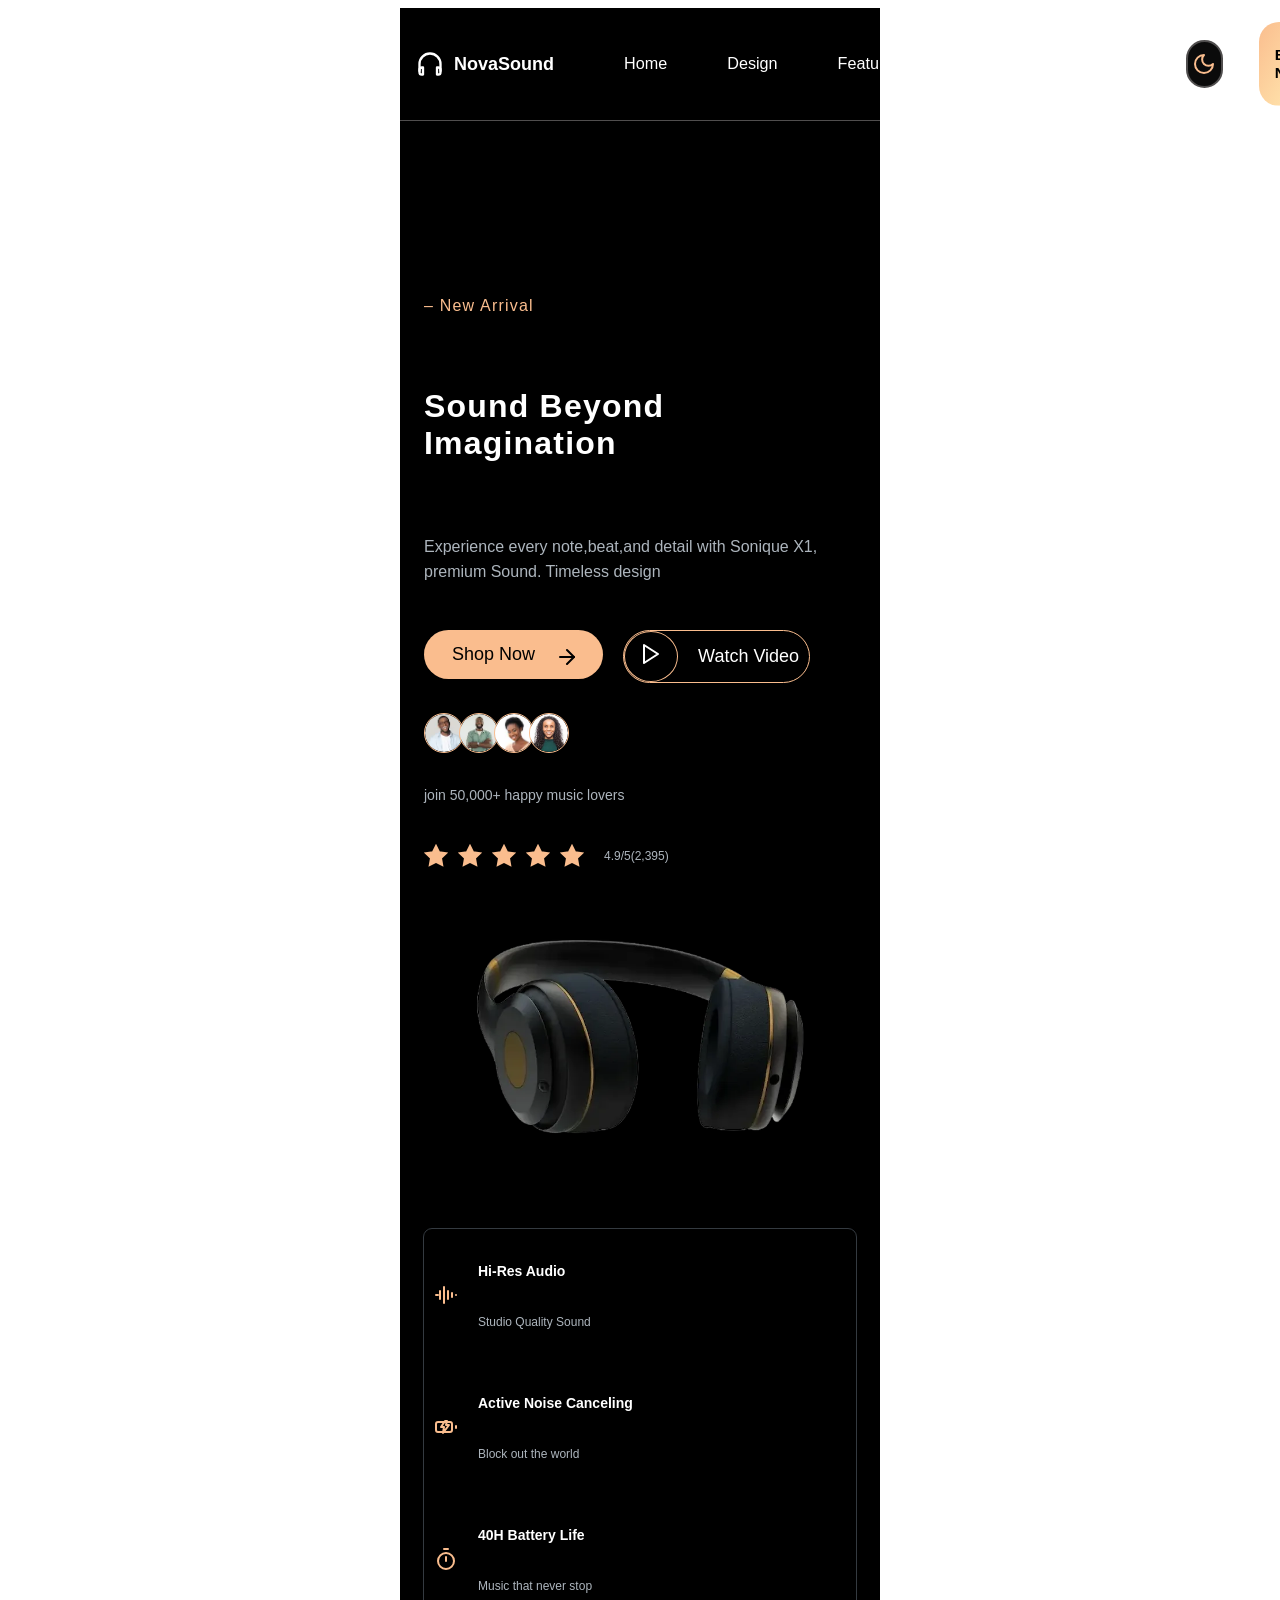
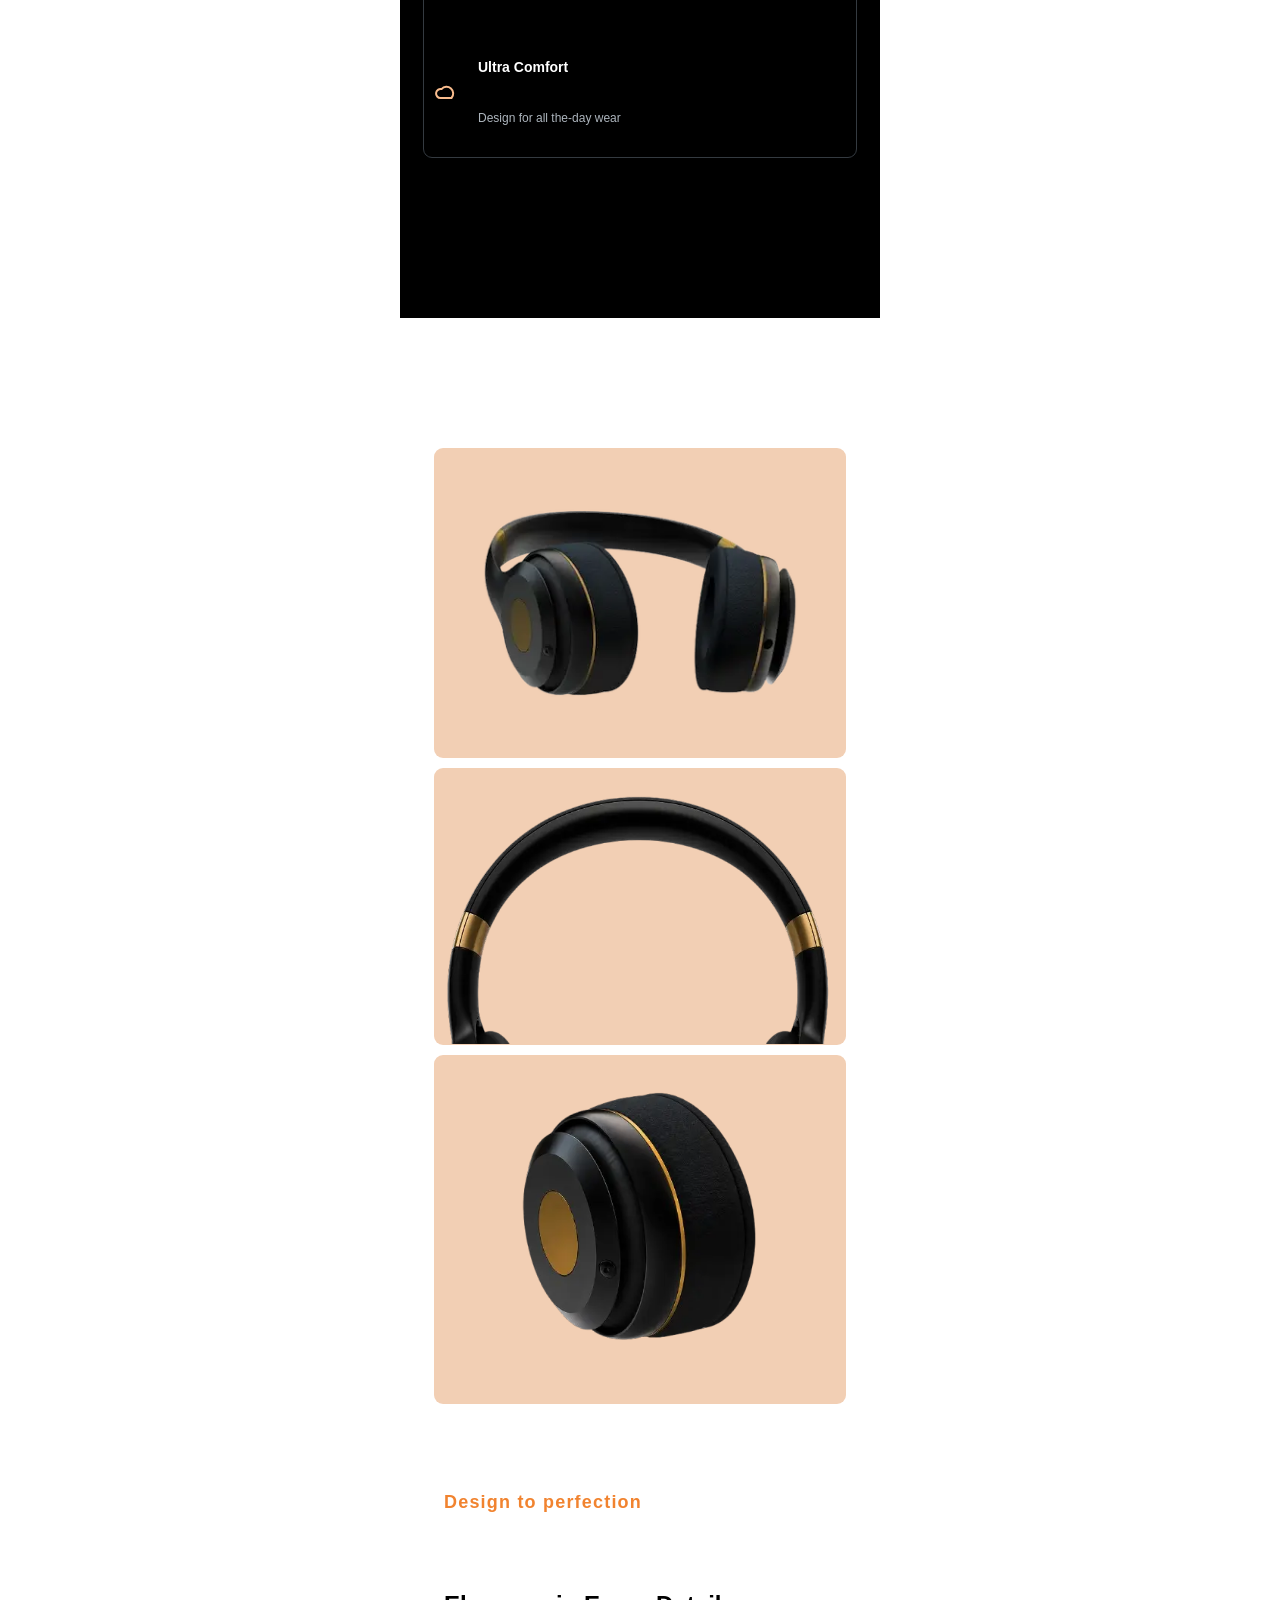
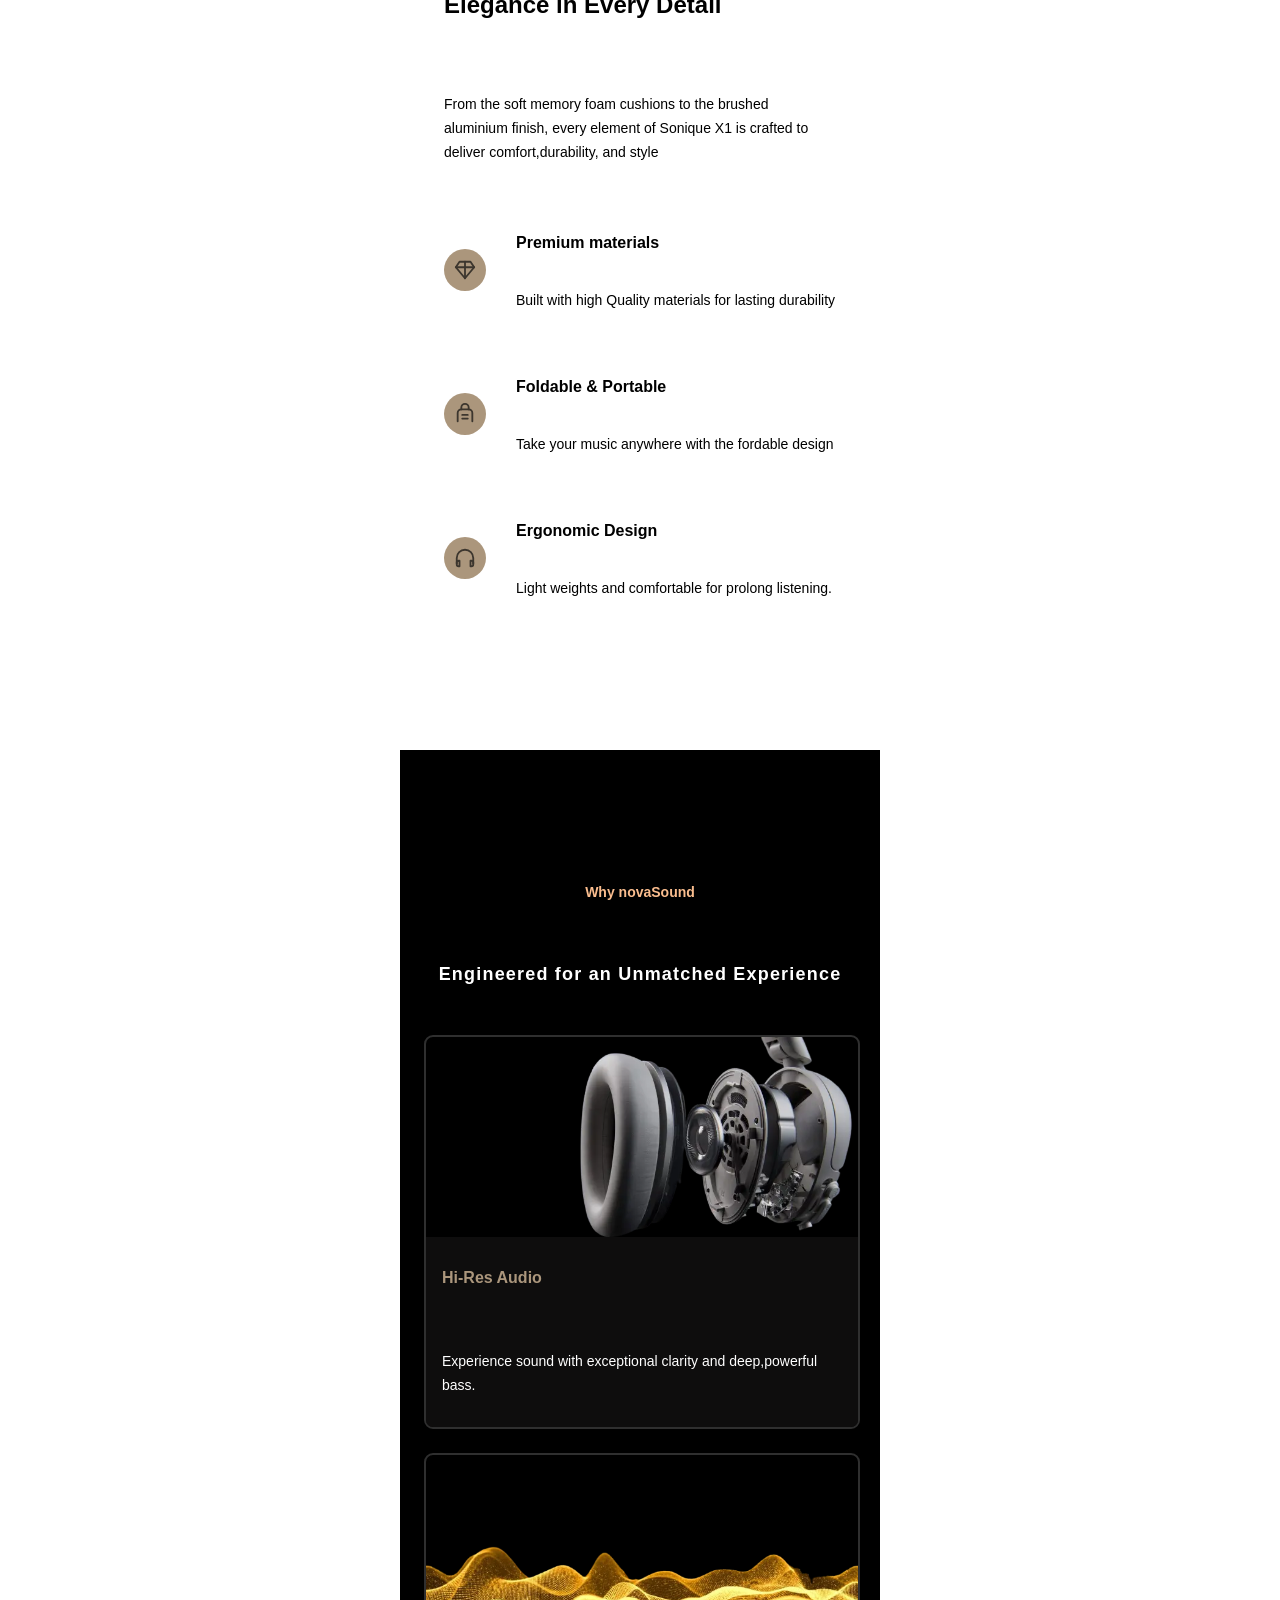
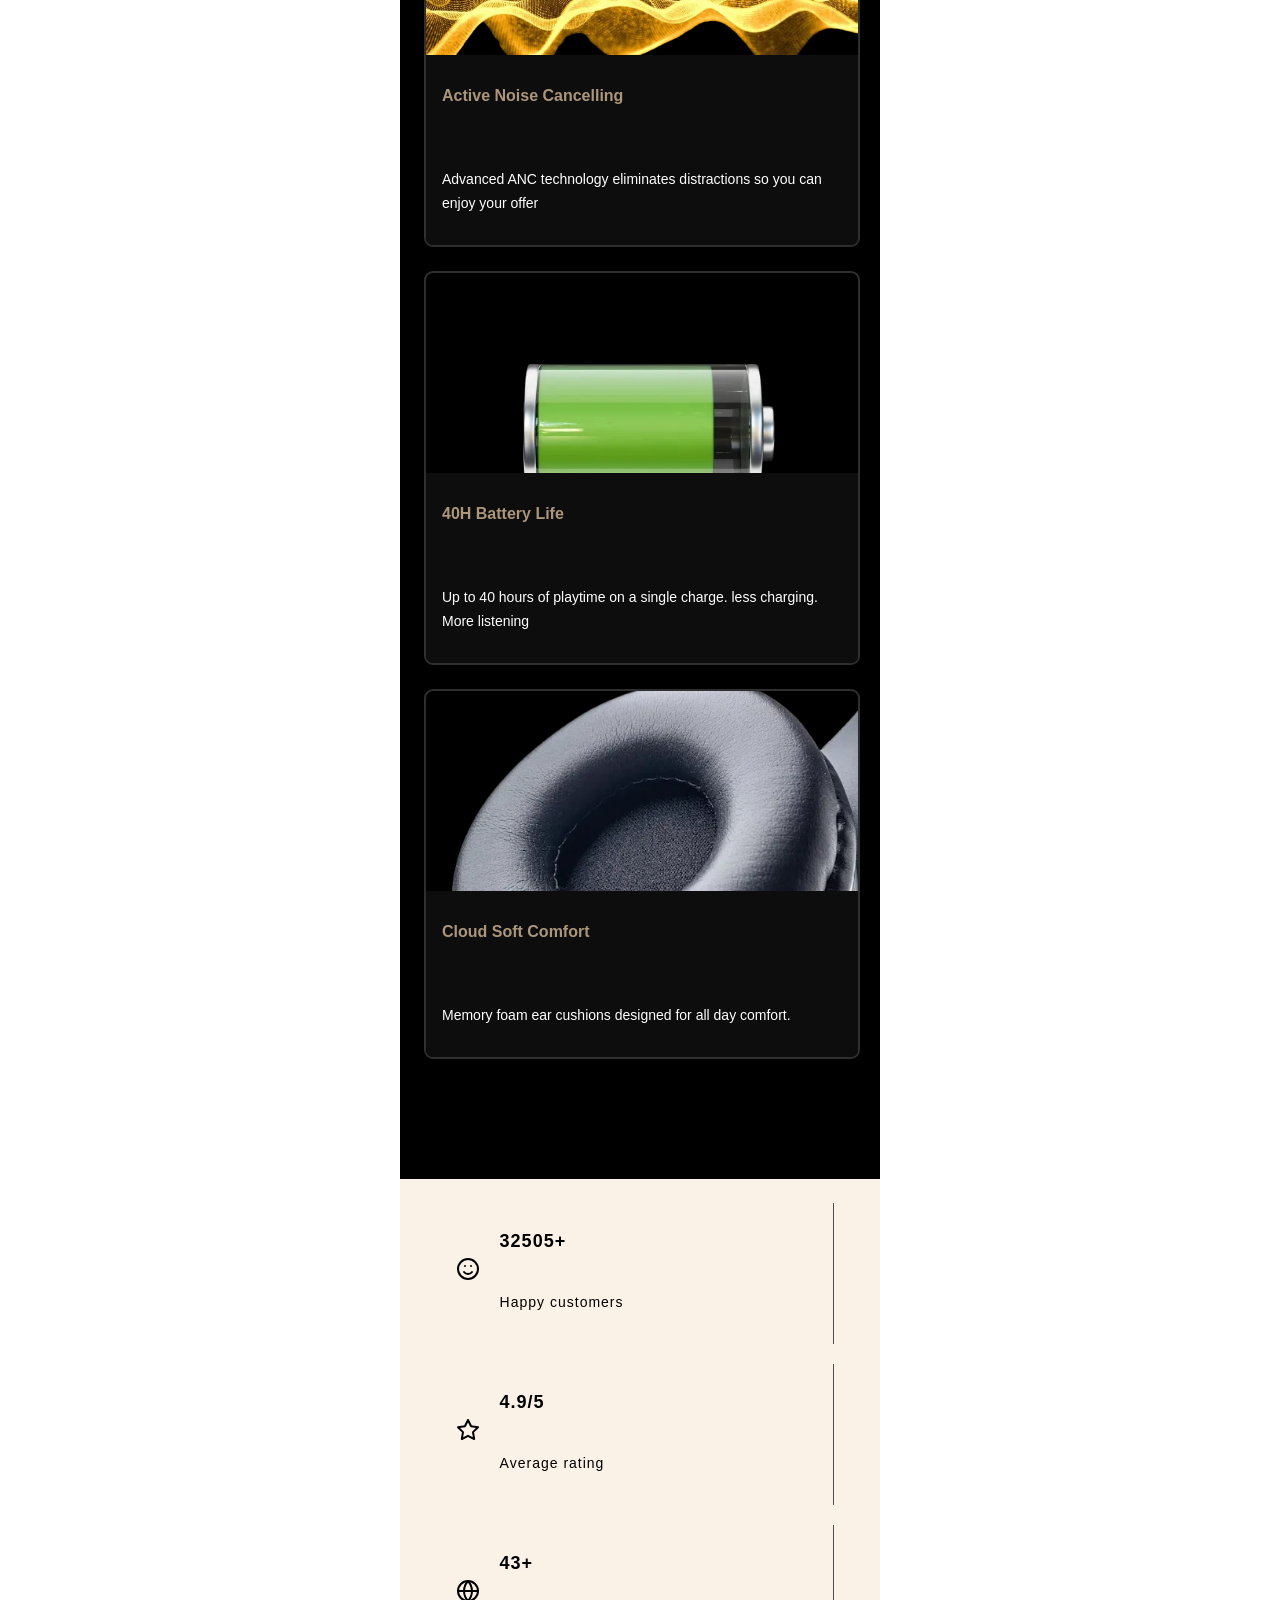
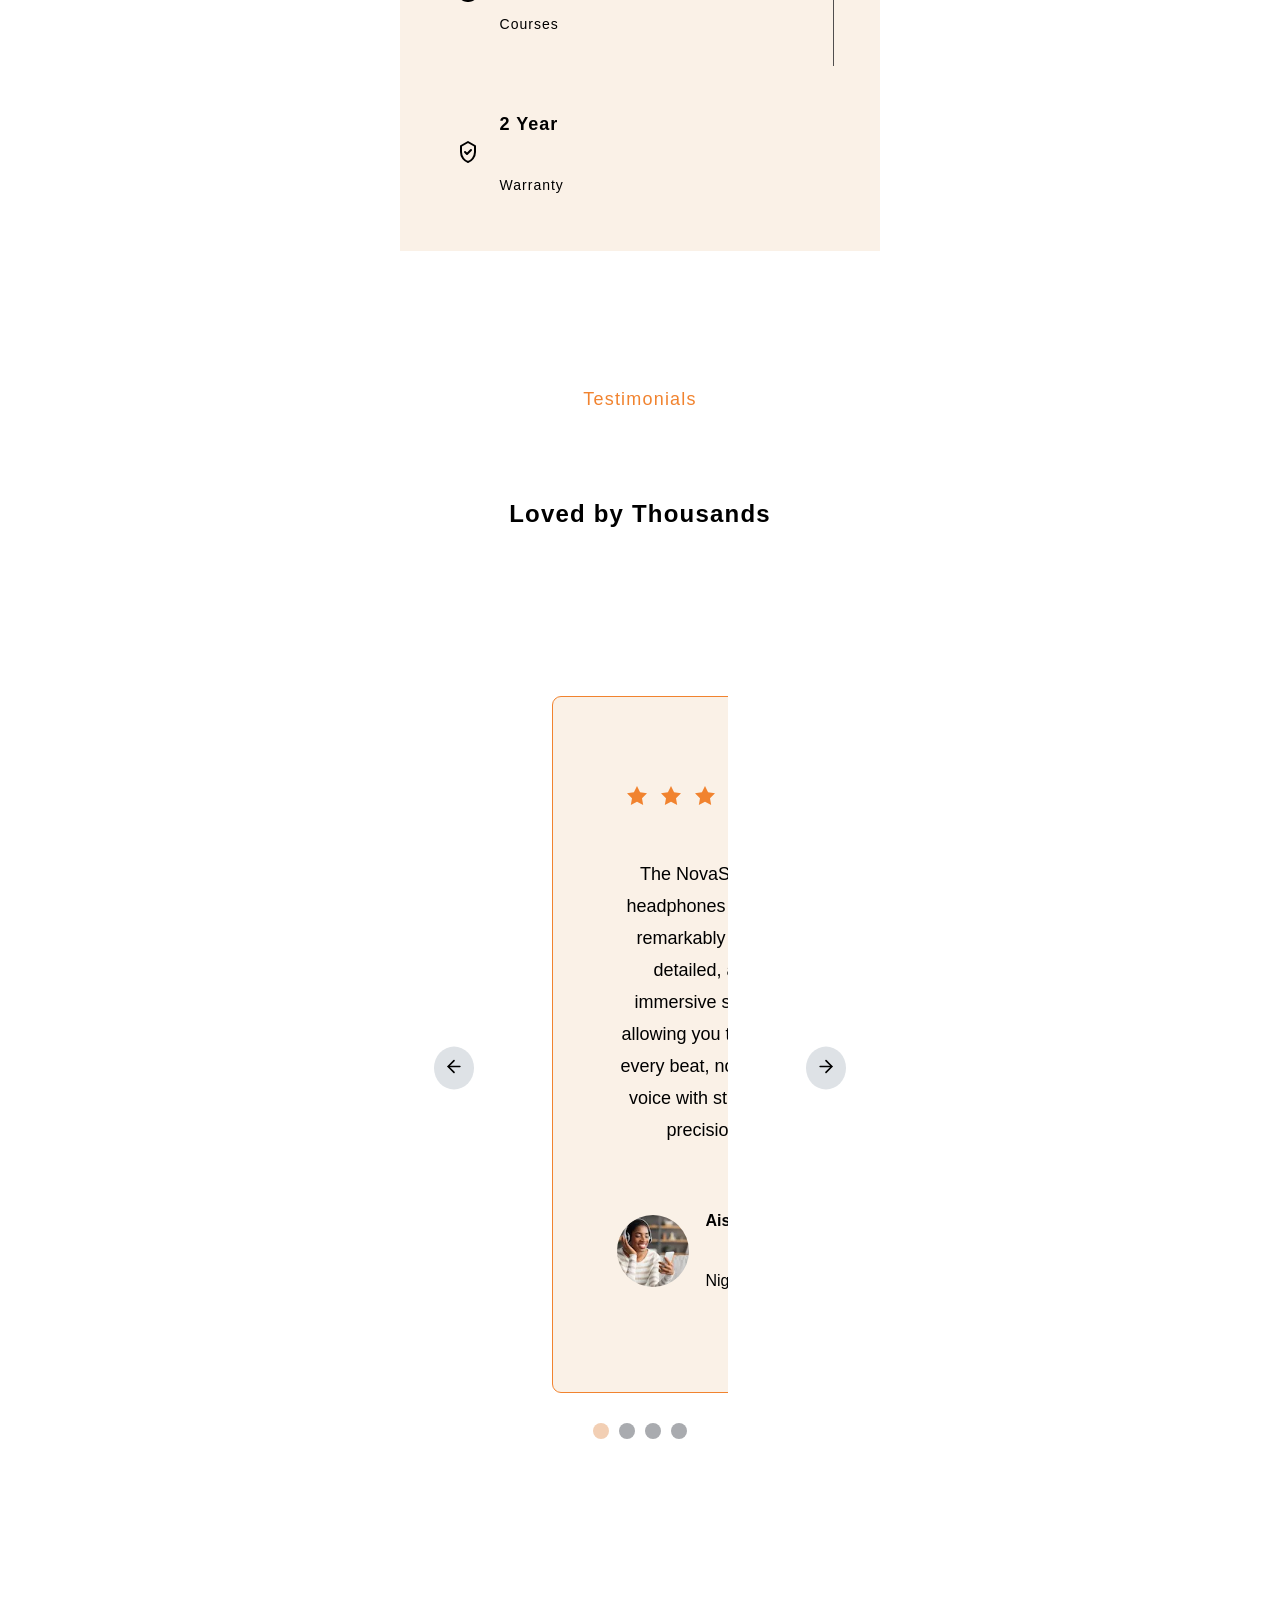
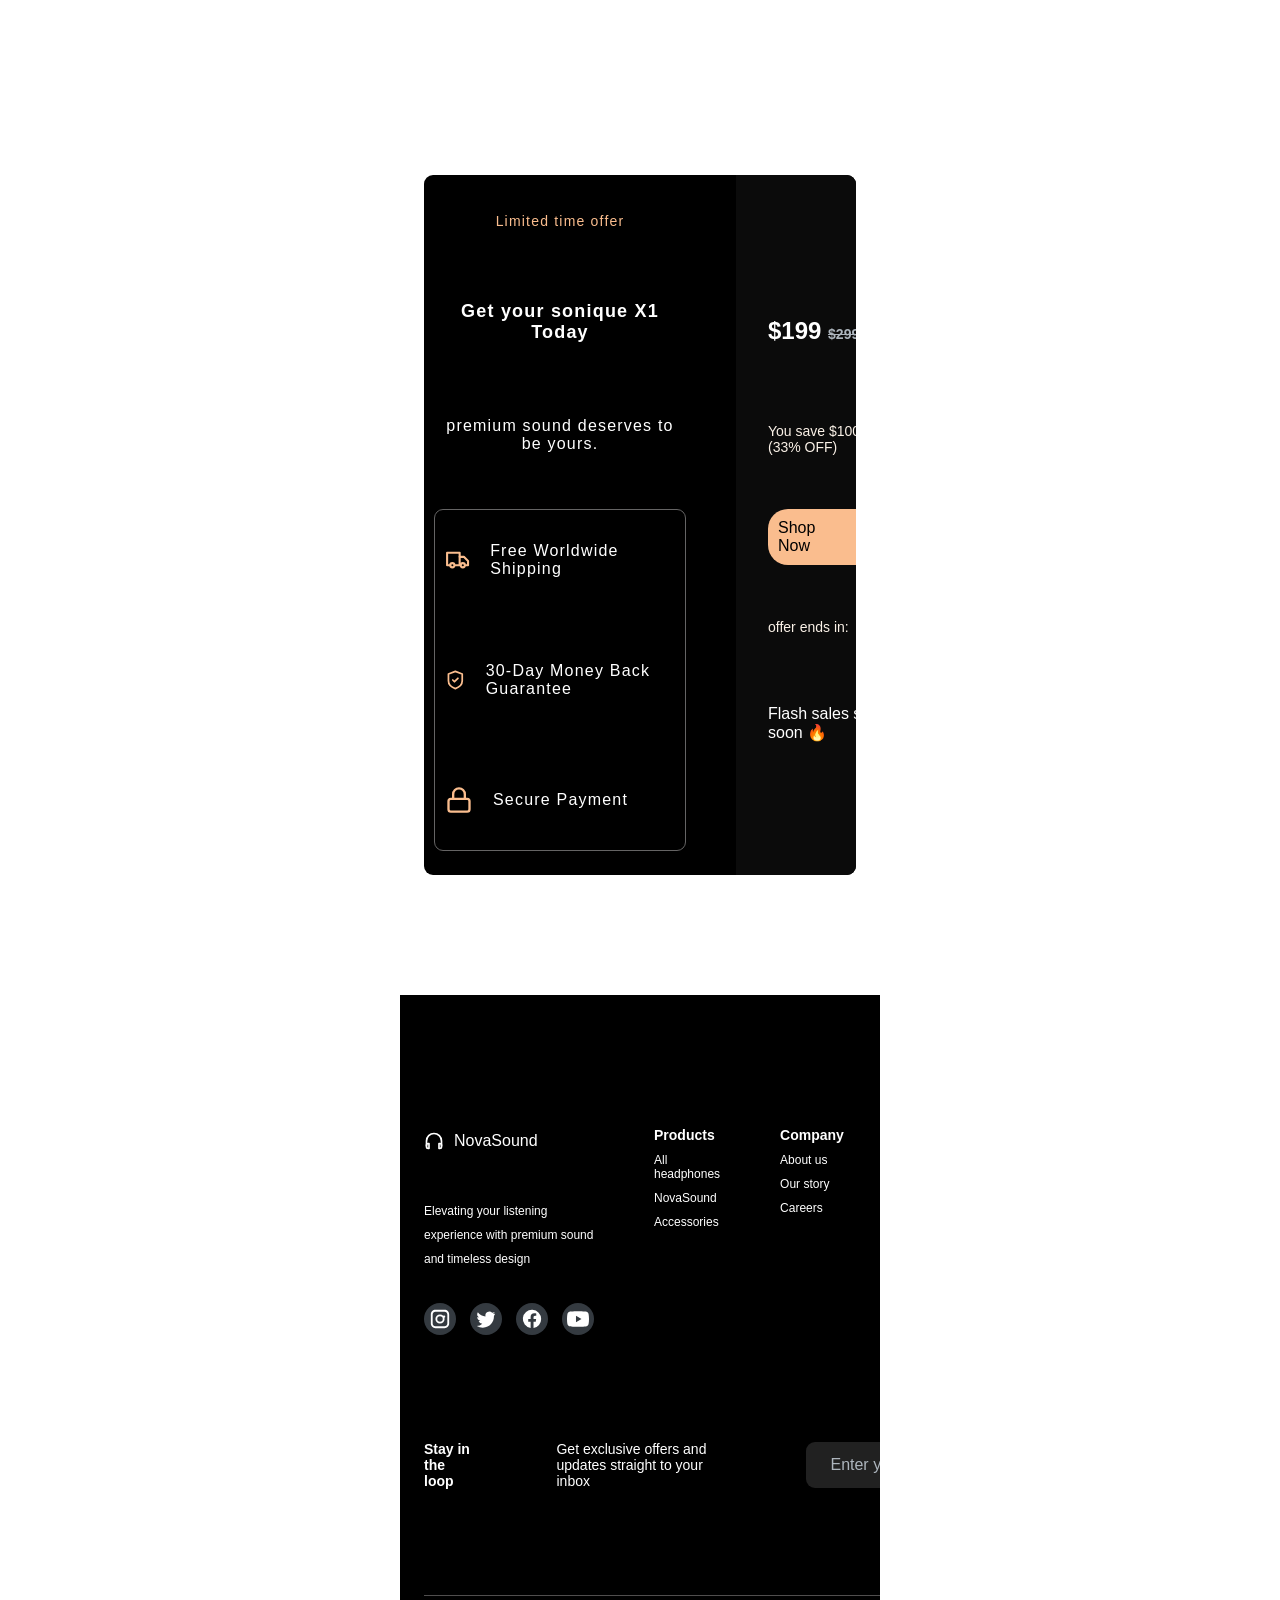
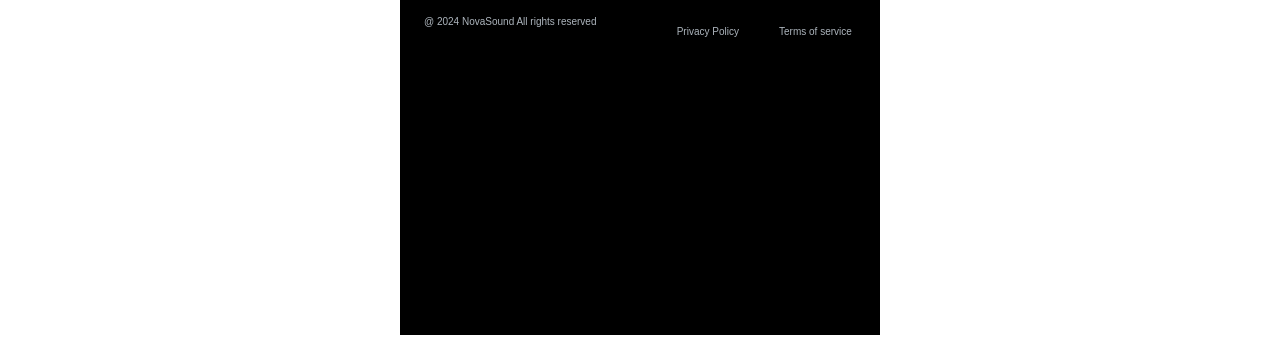
==== commit d4cb834a: "refine index.html/style.css" ====
--- a/index.html
+++ b/index.html
@@ -25,8 +25,9 @@
 </head>
 
 <body>
-  <div class="overlay"></div>
-  <header class="header">
+  <div class="app">
+     <header class="header">
+    <div class="overlay"></div>
     <p class="header__logo"><svg xmlns="http://www.w3.org/2000/svg" width="28" height="28" viewBox="0 0 24 24"
         fill="none" stroke="currentColor" stroke-width="2" stroke-linecap="round" stroke-linejoin="round"
         class="header__logo-icon">
@@ -413,7 +414,7 @@
       <div class="stats-section__container">
         <div class="stats-section__item">
           <svg xmlns="http://www.w3.org/2000/svg" width="24" height="24" viewBox="0 0 24 24" fill="none"
-            stroke="currentColor" stroke-width="2" stroke-linecap="round" stroke-linejoin="round">
+            stroke="currentColor" stroke-width="2" stroke-linecap="round" stroke-linejoin="round" class="stats-section__icon">
             <circle cx="12" cy="12" r="10" />
             <path d="M8 15s1.5 2 4 2 4-2 4-2" />
             <line x1="9" y1="9" x2="9.01" y2="9" />
@@ -427,7 +428,7 @@
 
         <div class="stats-section__item">
           <svg xmlns="http://www.w3.org/2000/svg" width="24" height="24" viewBox="0 0 24 24" fill="none"
-            stroke="currentColor" stroke-width="2" stroke-linecap="round" stroke-linejoin="round">
+            stroke="currentColor" stroke-width="2" stroke-linecap="round" stroke-linejoin="round" class="stats-section__icon">
             <polygon
               points="12 2 15.09 8.26 22 9.27 17 14.14 18.18 21.02 12 17.77 5.82 21.02 7 14.14 2 9.27 8.91 8.26 12 2" />
           </svg>
@@ -439,7 +440,7 @@
 
         <div class="stats-section__item">
           <svg xmlns="http://www.w3.org/2000/svg" width="24" height="24" viewBox="0 0 24 24" fill="none"
-            stroke="currentColor" stroke-width="2" stroke-linecap="round" stroke-linejoin="round">
+            stroke="currentColor" stroke-width="2" stroke-linecap="round" stroke-linejoin="round" class="stats-section__icon">
             <circle cx="12" cy="12" r="10" />
             <line x1="2" y1="12" x2="22" y2="12" />
             <path d="M12 2a15.3 15.3 0 0 1 4 10 15.3 15.3 0 0 1-4 10 15.3 15.3 0 0 1-4-10 15.3 15.3 0 0 1 4-10z" />
@@ -452,7 +453,7 @@
 
         <div class="stats-section__item">
           <svg xmlns="http://www.w3.org/2000/svg" width="24" height="24" viewBox="0 0 24 24" fill="none"
-            stroke="currentColor" stroke-width="2" stroke-linecap="round" stroke-linejoin="round">
+            stroke="currentColor" stroke-width="2" stroke-linecap="round" stroke-linejoin="round" class="stats-section__icon">
             <path d="M12 2l7 4v6c0 5-3.5 9-7 10-3.5-1-7-5-7-10V6l7-4z" />
             <path d="M9 12l2 2 4-4" />
           </svg>
@@ -811,6 +812,7 @@
       </div>
     </footer>
   </main>
+  </div>
   <script defer src="./script.js"></script>
 </body>
 
--- a/style.css
+++ b/style.css
@@ -67,9 +67,9 @@
     color-scheme: dark;
    --color-bg: #0f172a;
    --color-text: #ffffff;
+   --color-general-text:#000;
    --color-secondary-text:#ffffff;
-    --color-btn-text:var(--color-bg);
-
+    --color-btn-text:var(--color-general-text);
 }
 
 html[data-theme="light"] {
@@ -453,7 +453,7 @@
 .hero-section__btn--primary:link,
 .hero-section__btn--primary:visited {
     text-decoration: none;
-    color: var(--color-text);
+    color: var(--color-btn-text);
 }
 
 .hero-section__btn--primary {
@@ -805,6 +805,10 @@
     gap: 2rem;
 }
 
+.stats-section__icon{
+    color: var(--color-general-text);
+}
+
 .stats-section__item {
     display: flex;
     align-items: center;
@@ -822,6 +826,7 @@
     display: flex;
     flex-direction: column;
     gap: 1rem;
+    color: var(--color-general-text);
 }
 
 .stats-section__title,
@@ -831,6 +836,7 @@
 
 .stats-section__title {
     font-size: 1.8rem;
+
 }
 
 .stats-section__description {
@@ -847,6 +853,7 @@
     display: flex;
     flex-direction: column;
     gap: 4.8rem;
+    color: var(--color-general-text);
 }
 
 .testimonial-section__carousel {
@@ -984,6 +991,7 @@
     z-index: 5;
     top: 50%;
     transform: translateY(-50%);
+    color:var(--color-general-text);
 }
 
 .btn--right {
@@ -1134,10 +1142,11 @@
     border-radius: 20px;
 }
 
+
 .cta-btn:link,
 .cta-btn:visited {
     text-decoration: none;
-    color: var(--color-text);
+    color: var(--color-btn-text);
     font-size: 1.6rem;
 }
 
@@ -1237,6 +1246,7 @@
 .footer-section__contact--btn {
     padding: 1.15rem 1.6rem;
     background-color: #fabd8e;
+    color: var(--color-general-text);
     border-radius: 0 9px 9px 0;
     border: none;
 }
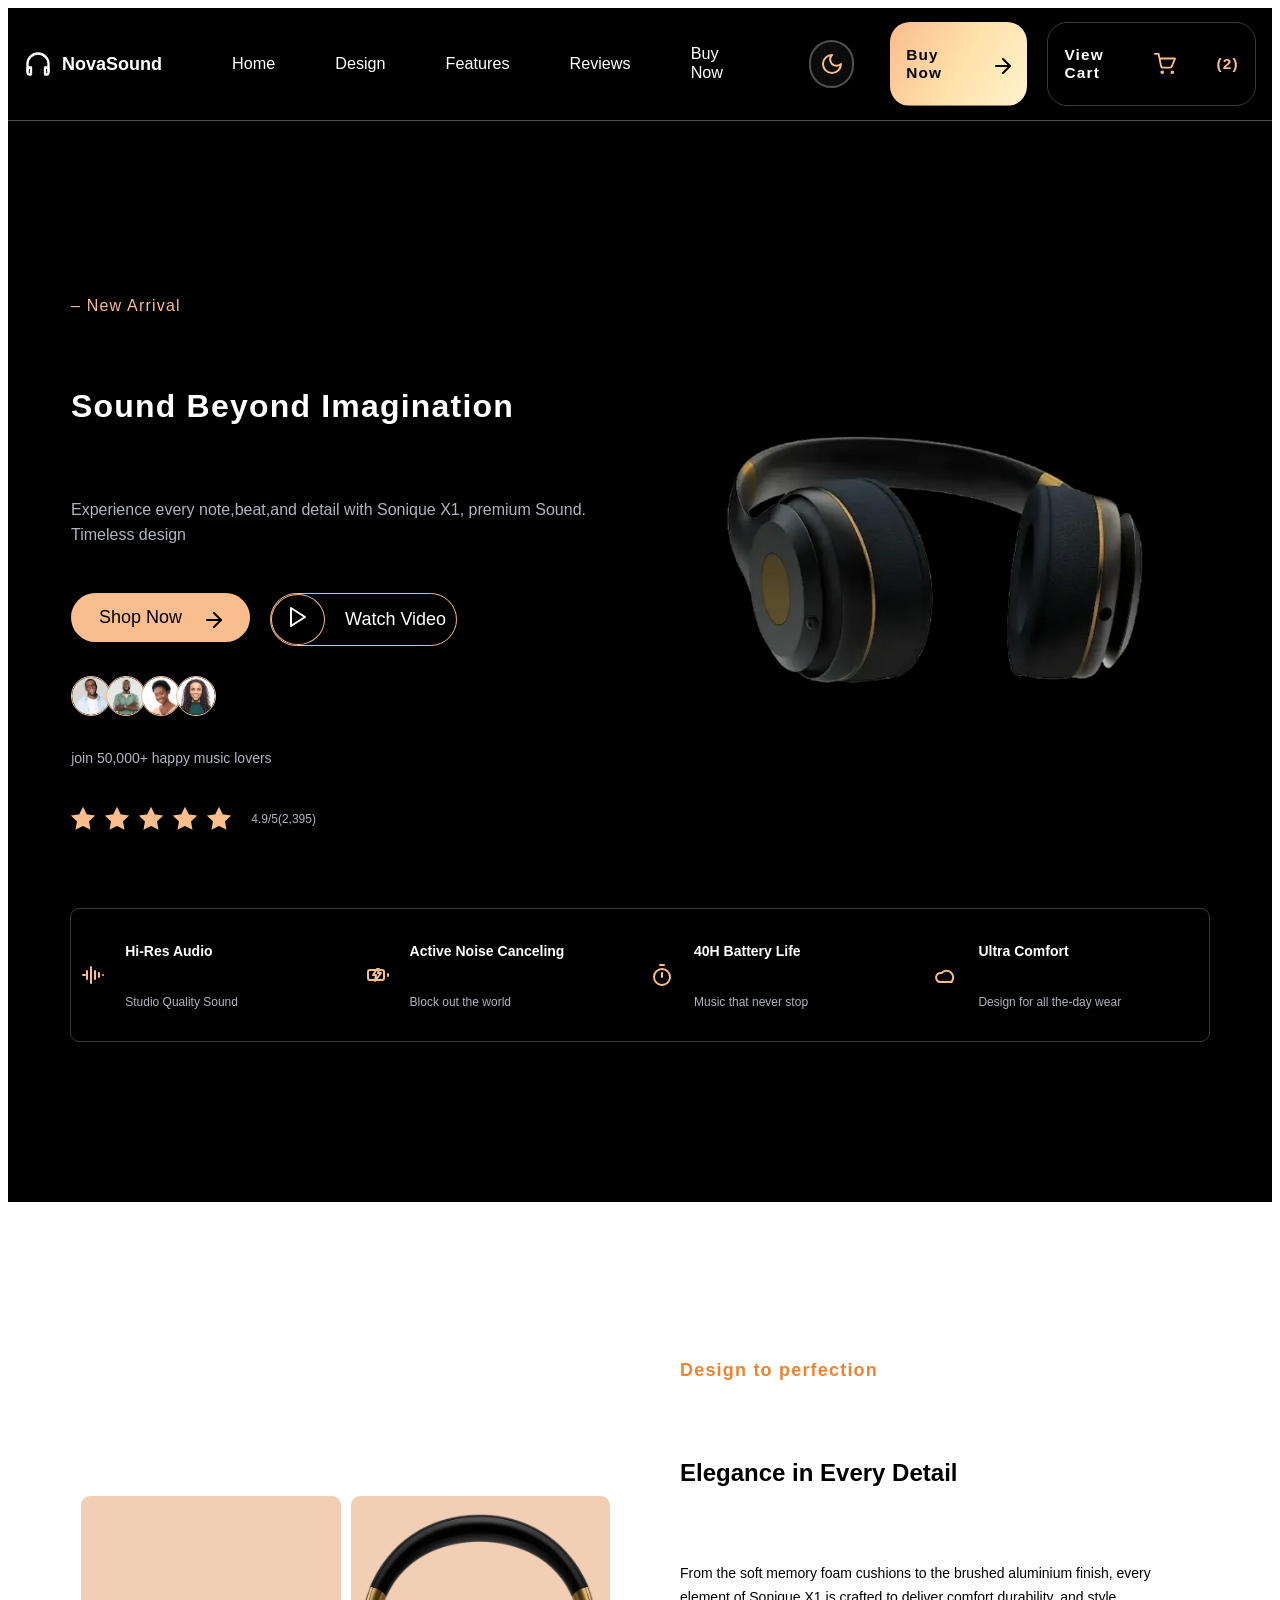
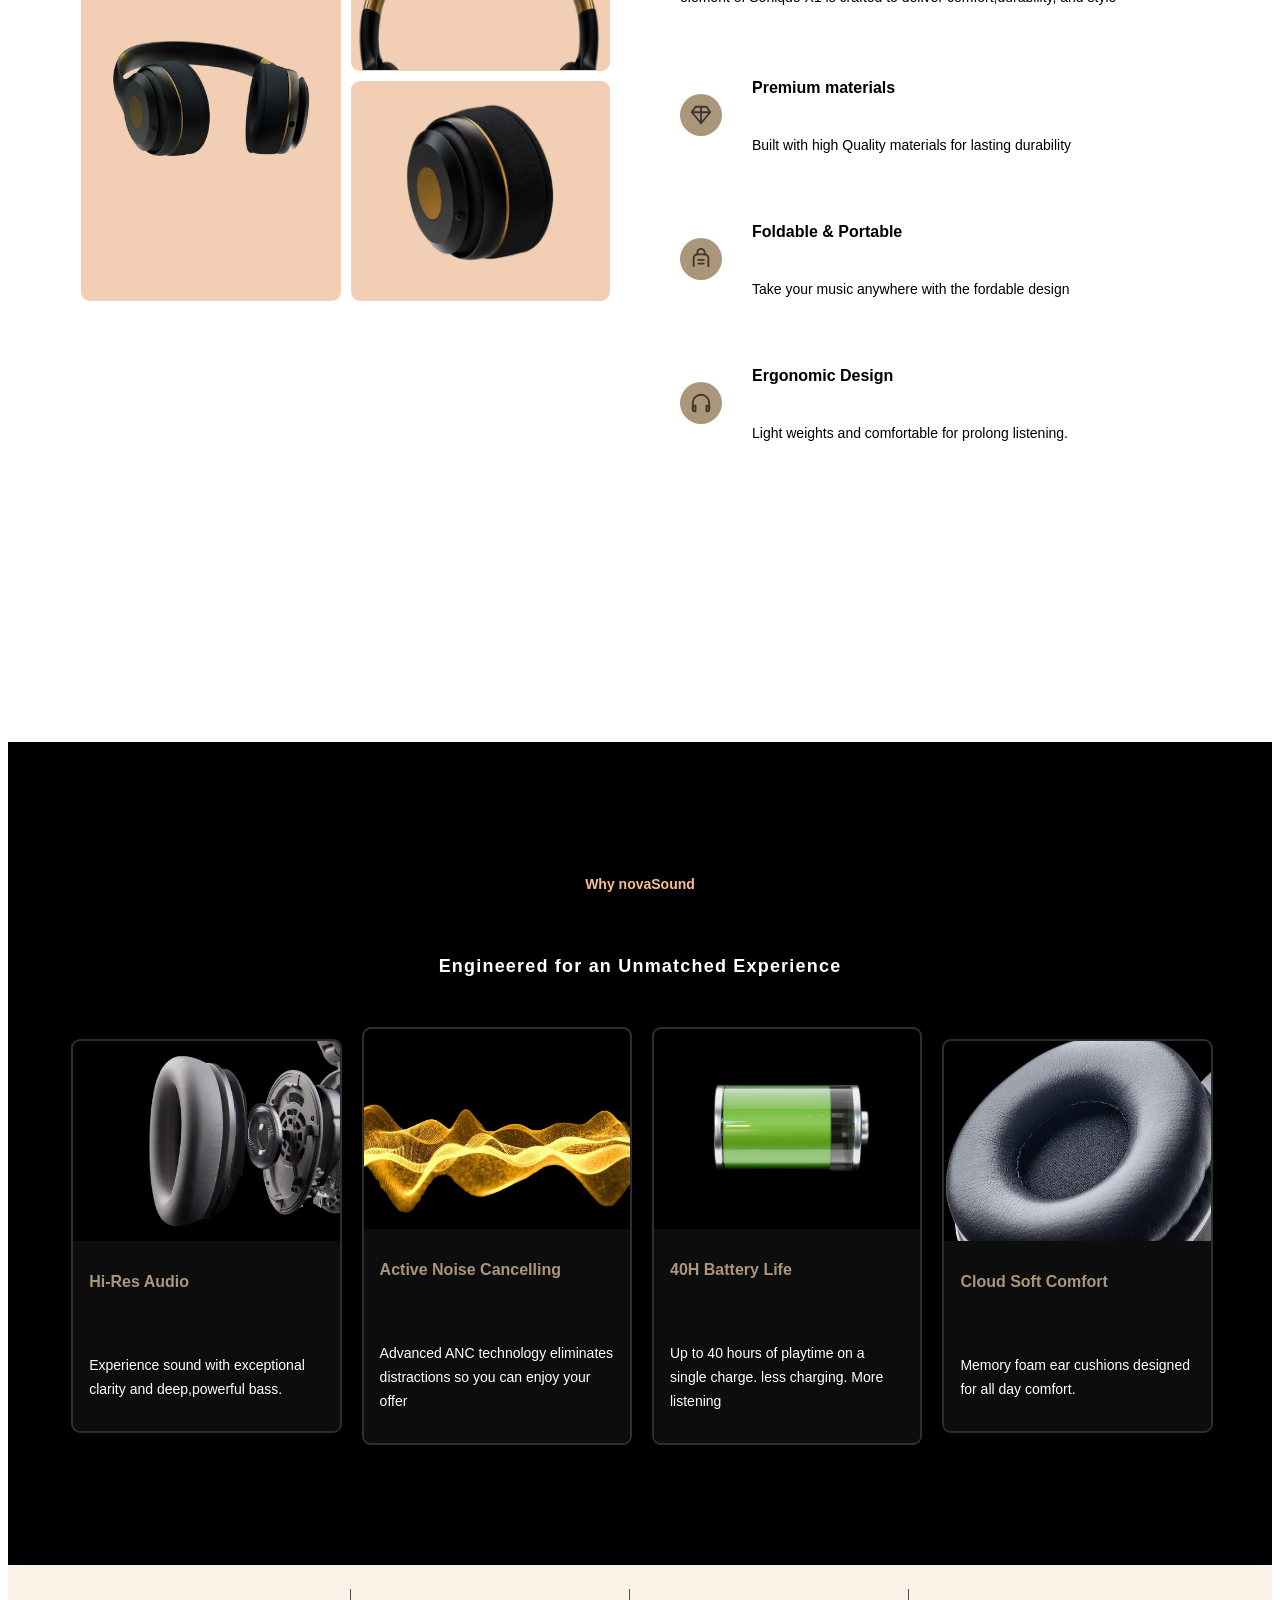
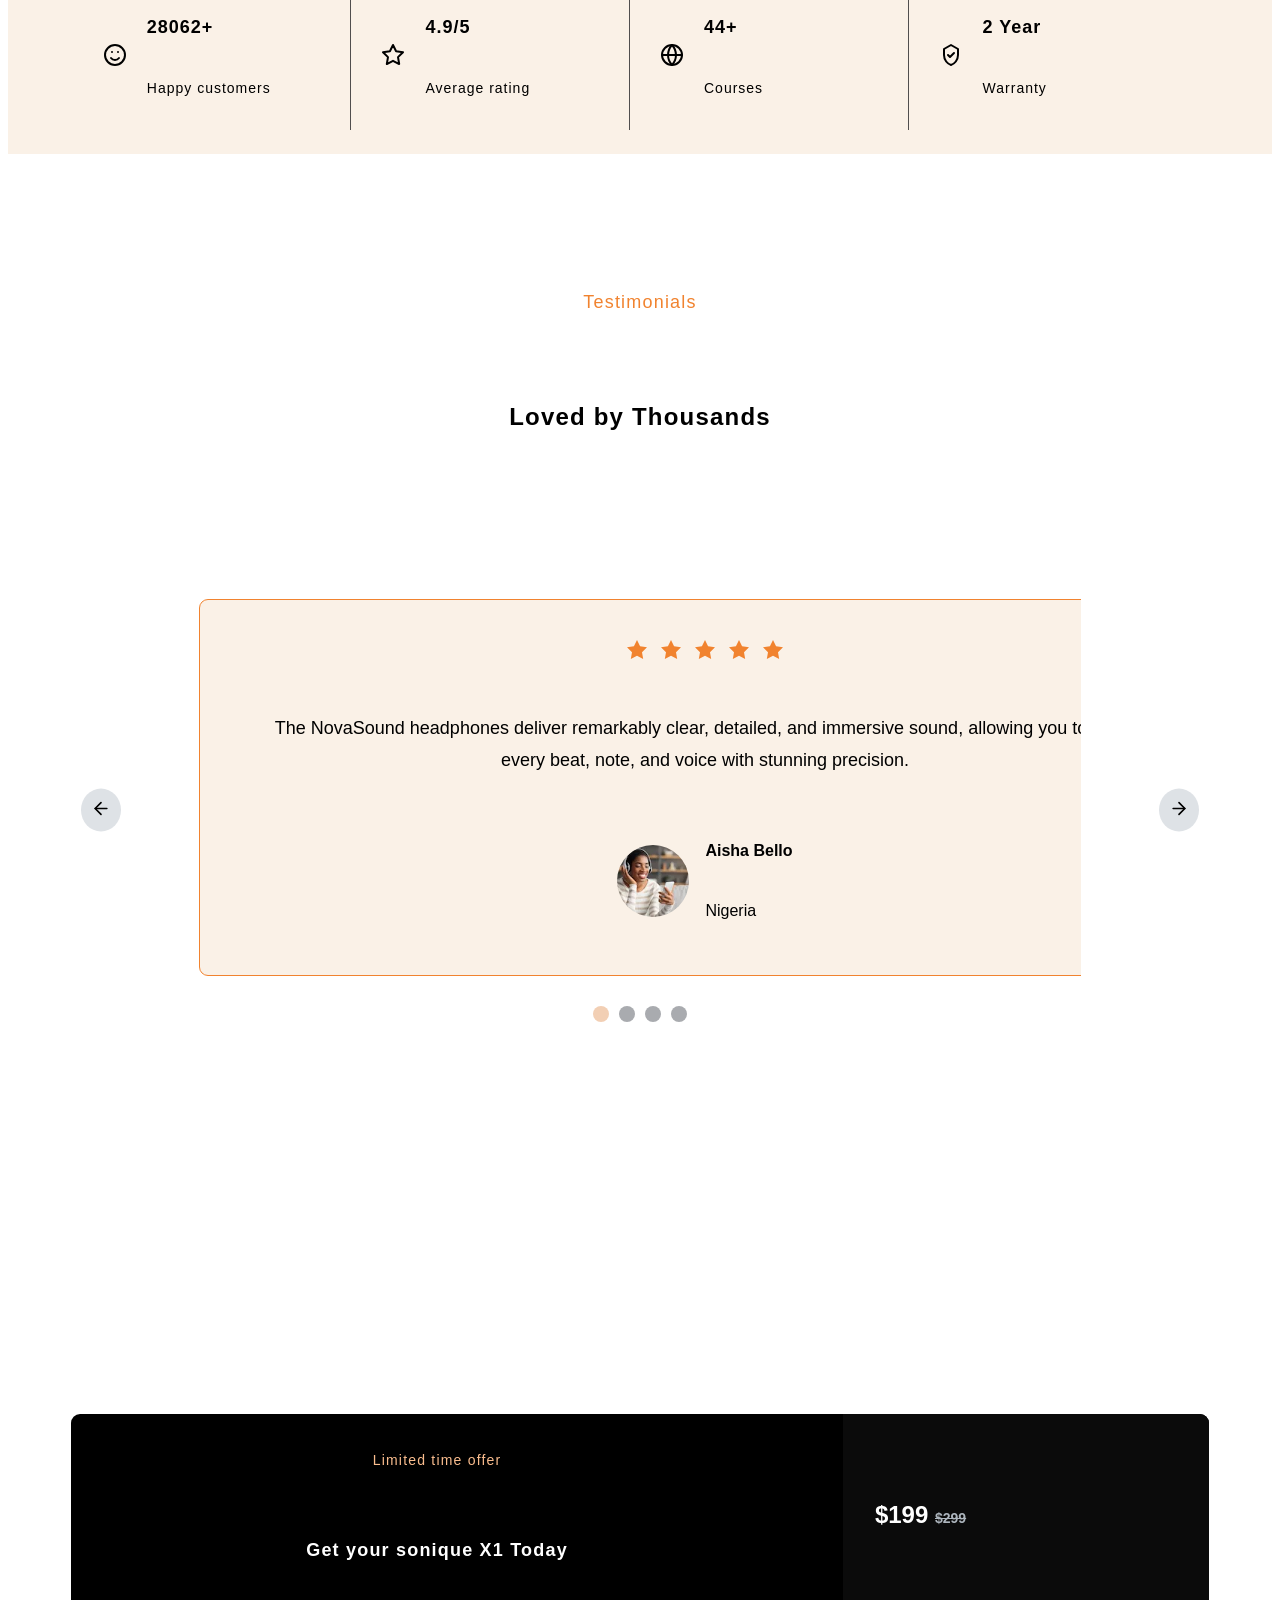
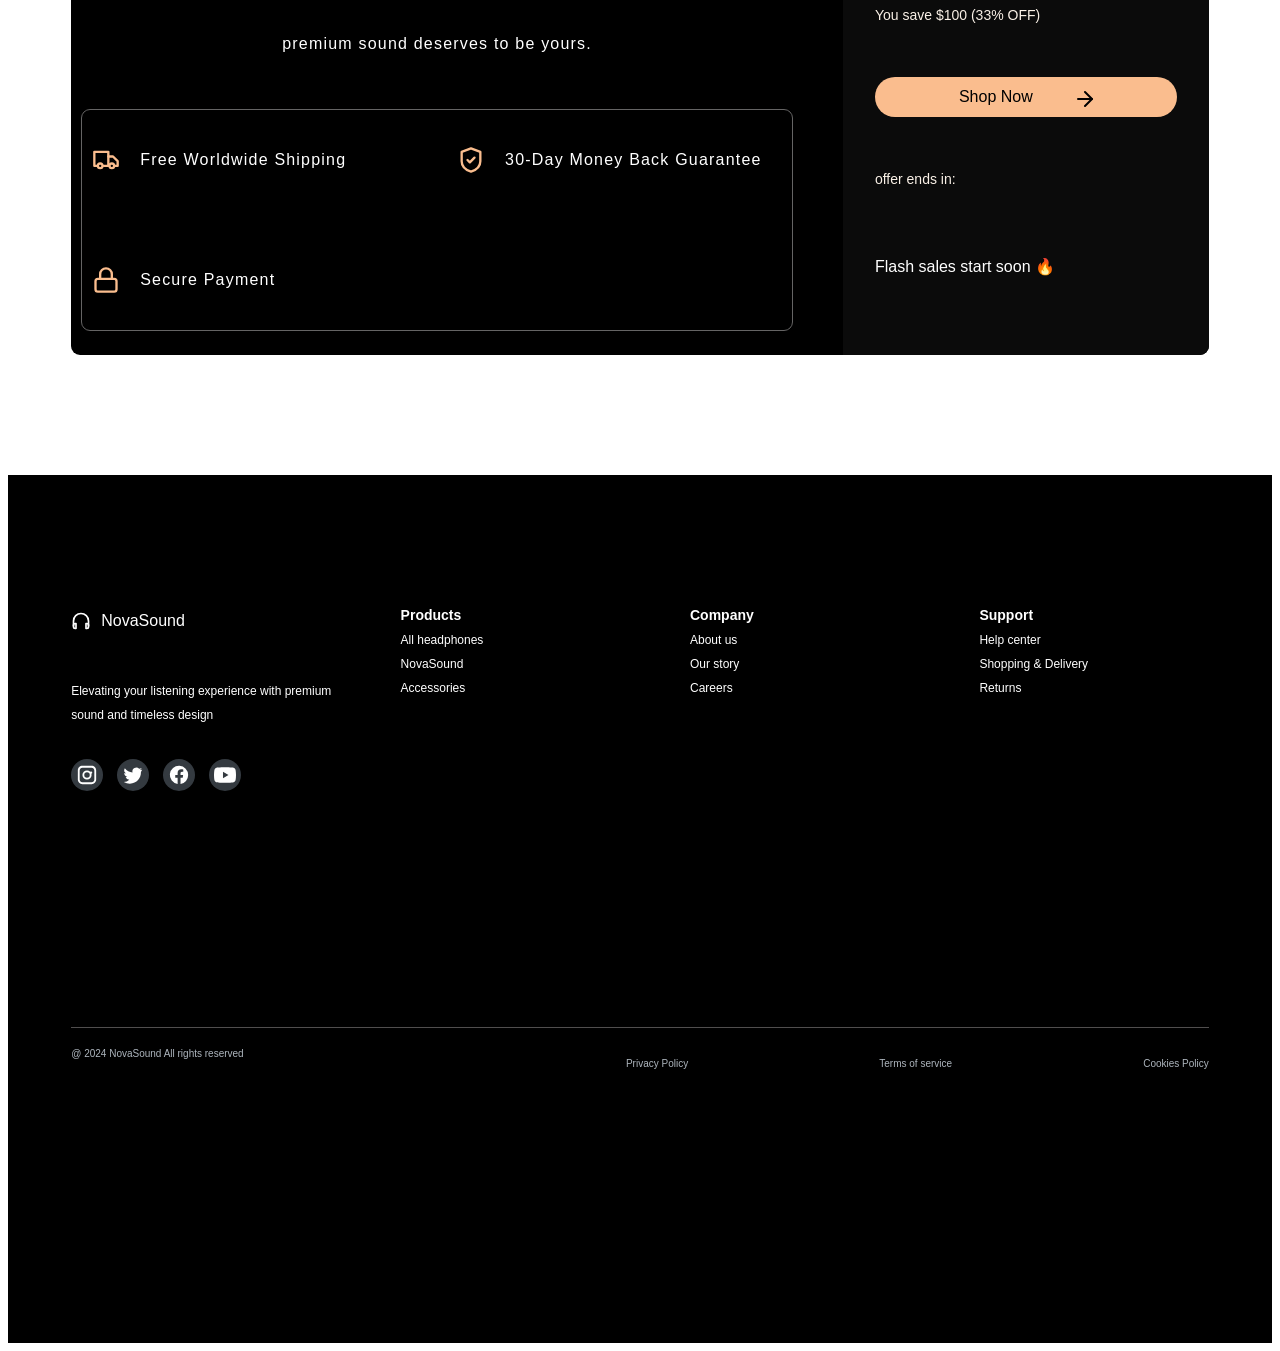
==== commit fadf9ba2: "Refine style.css" ====
--- a/index.html
+++ b/index.html
@@ -25,7 +25,6 @@
 </head>
 
 <body>
-  <div class="app">
      <header class="header">
     <div class="overlay"></div>
     <p class="header__logo"><svg xmlns="http://www.w3.org/2000/svg" width="28" height="28" viewBox="0 0 24 24"
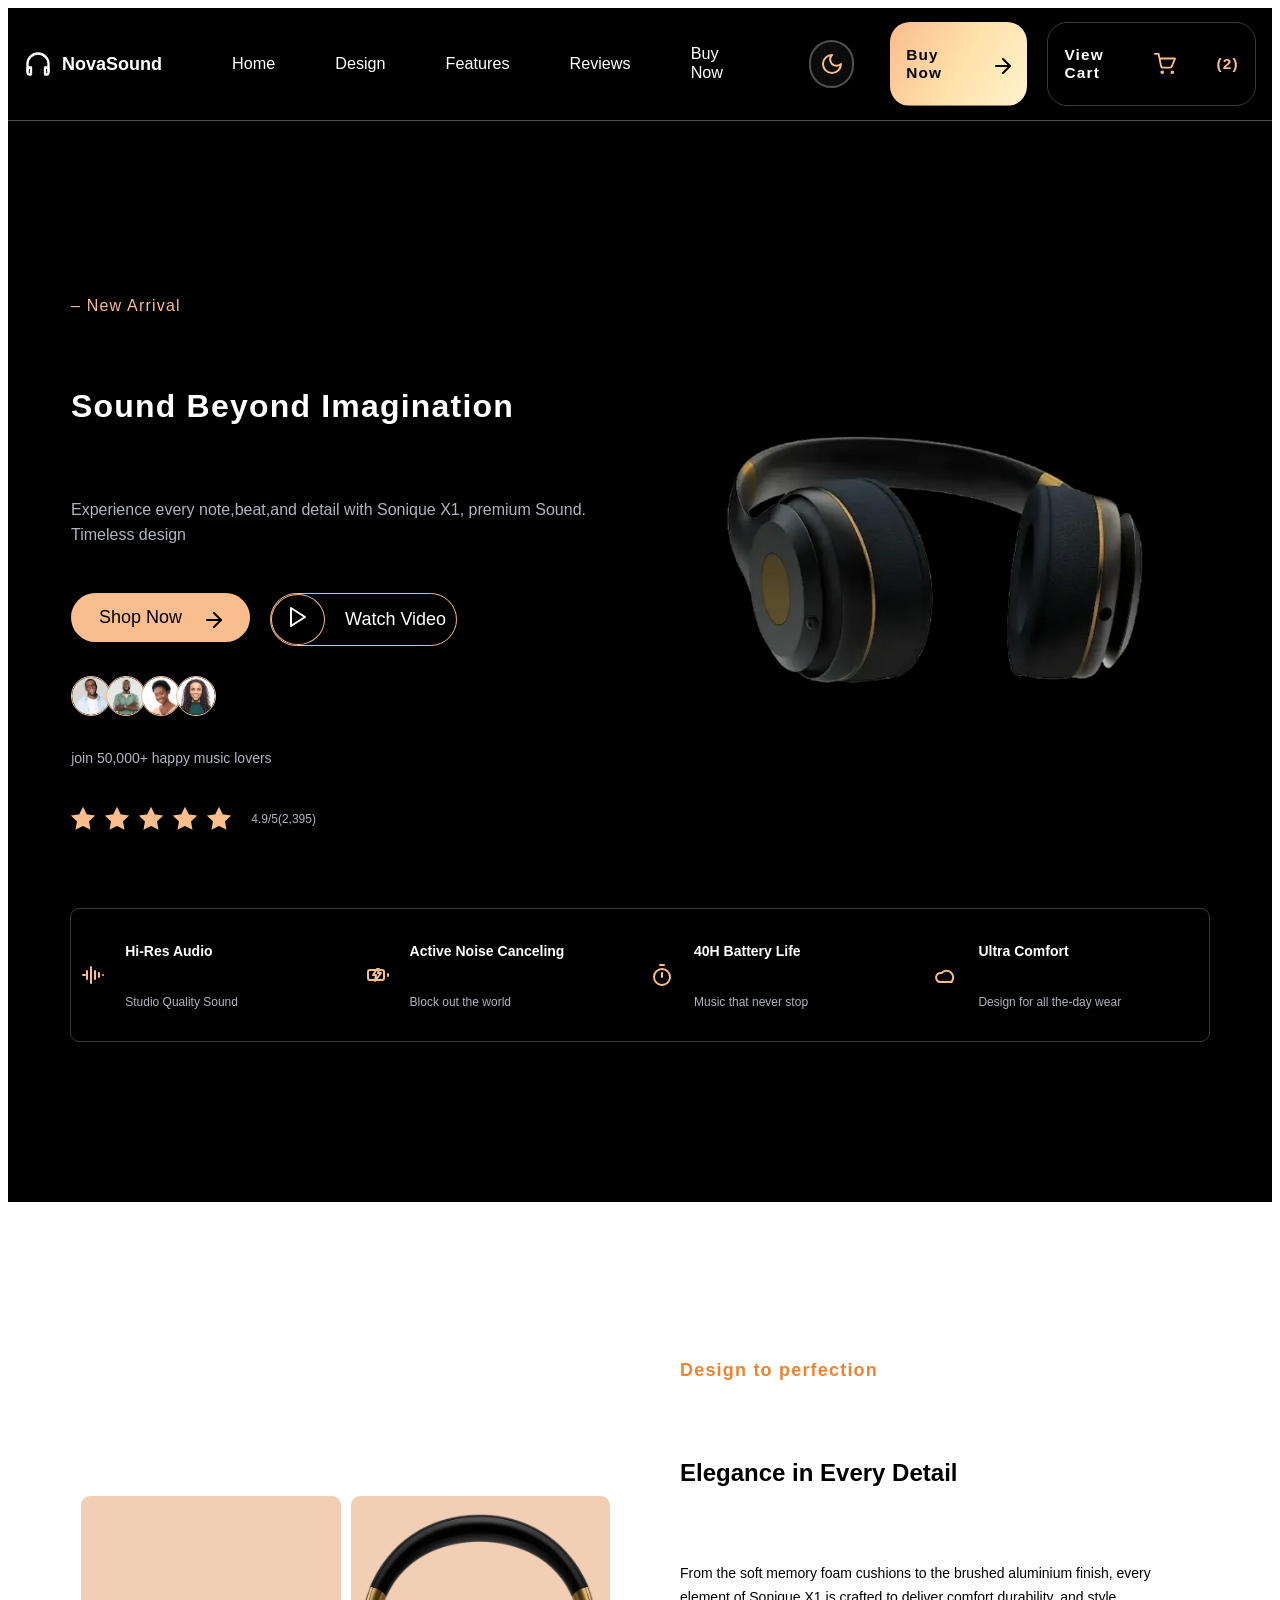
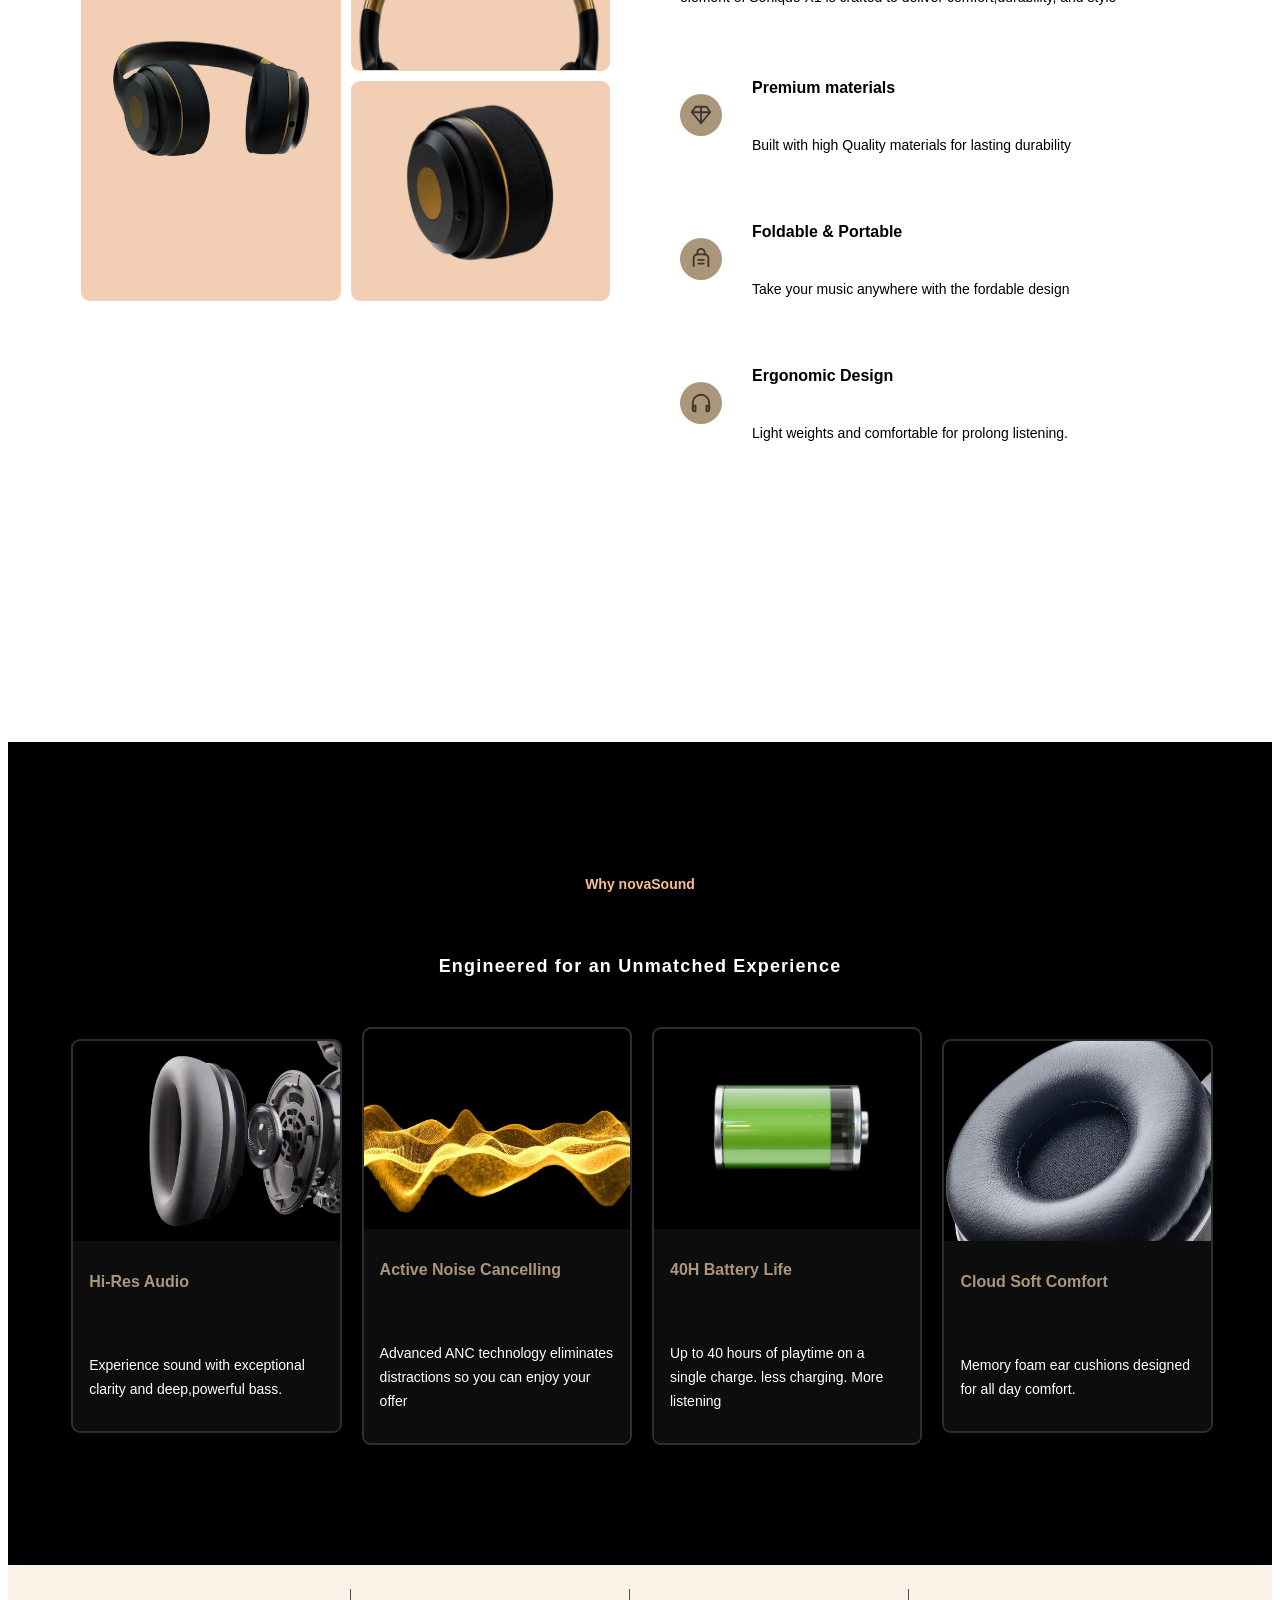
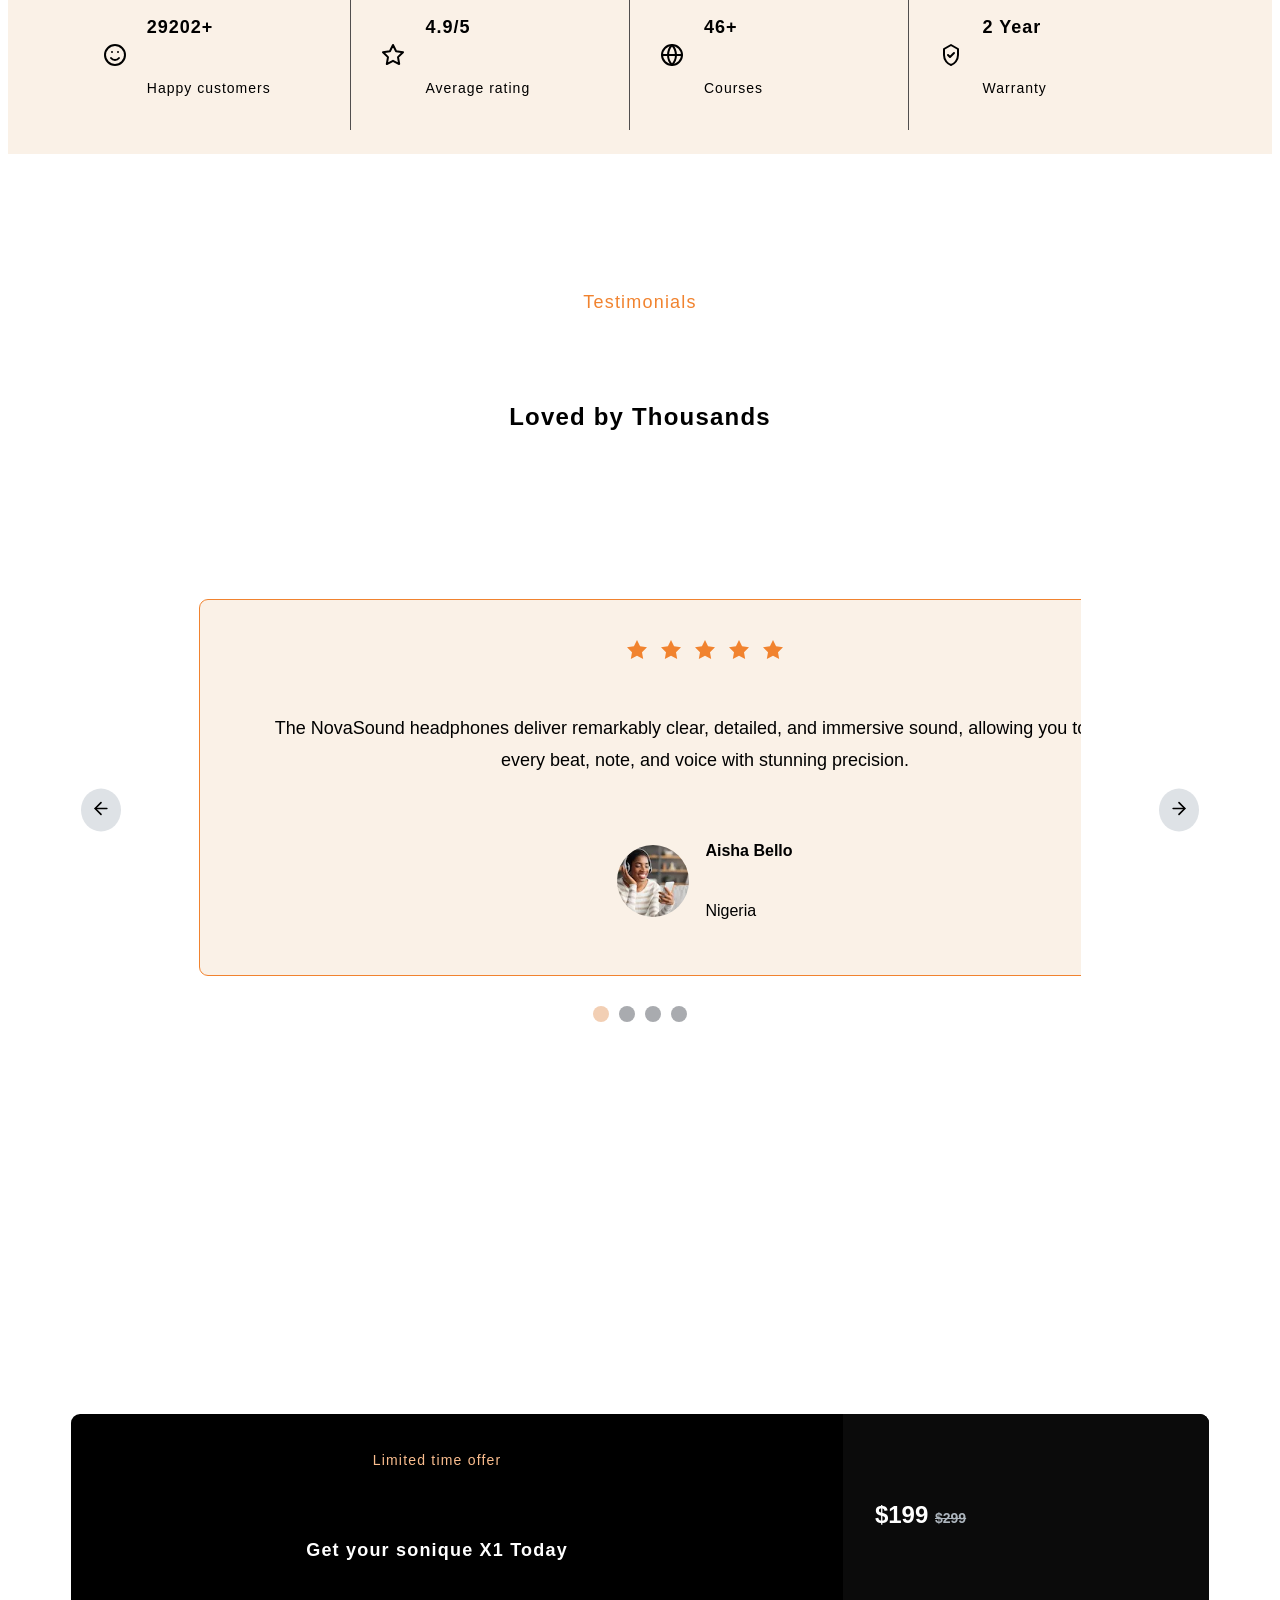
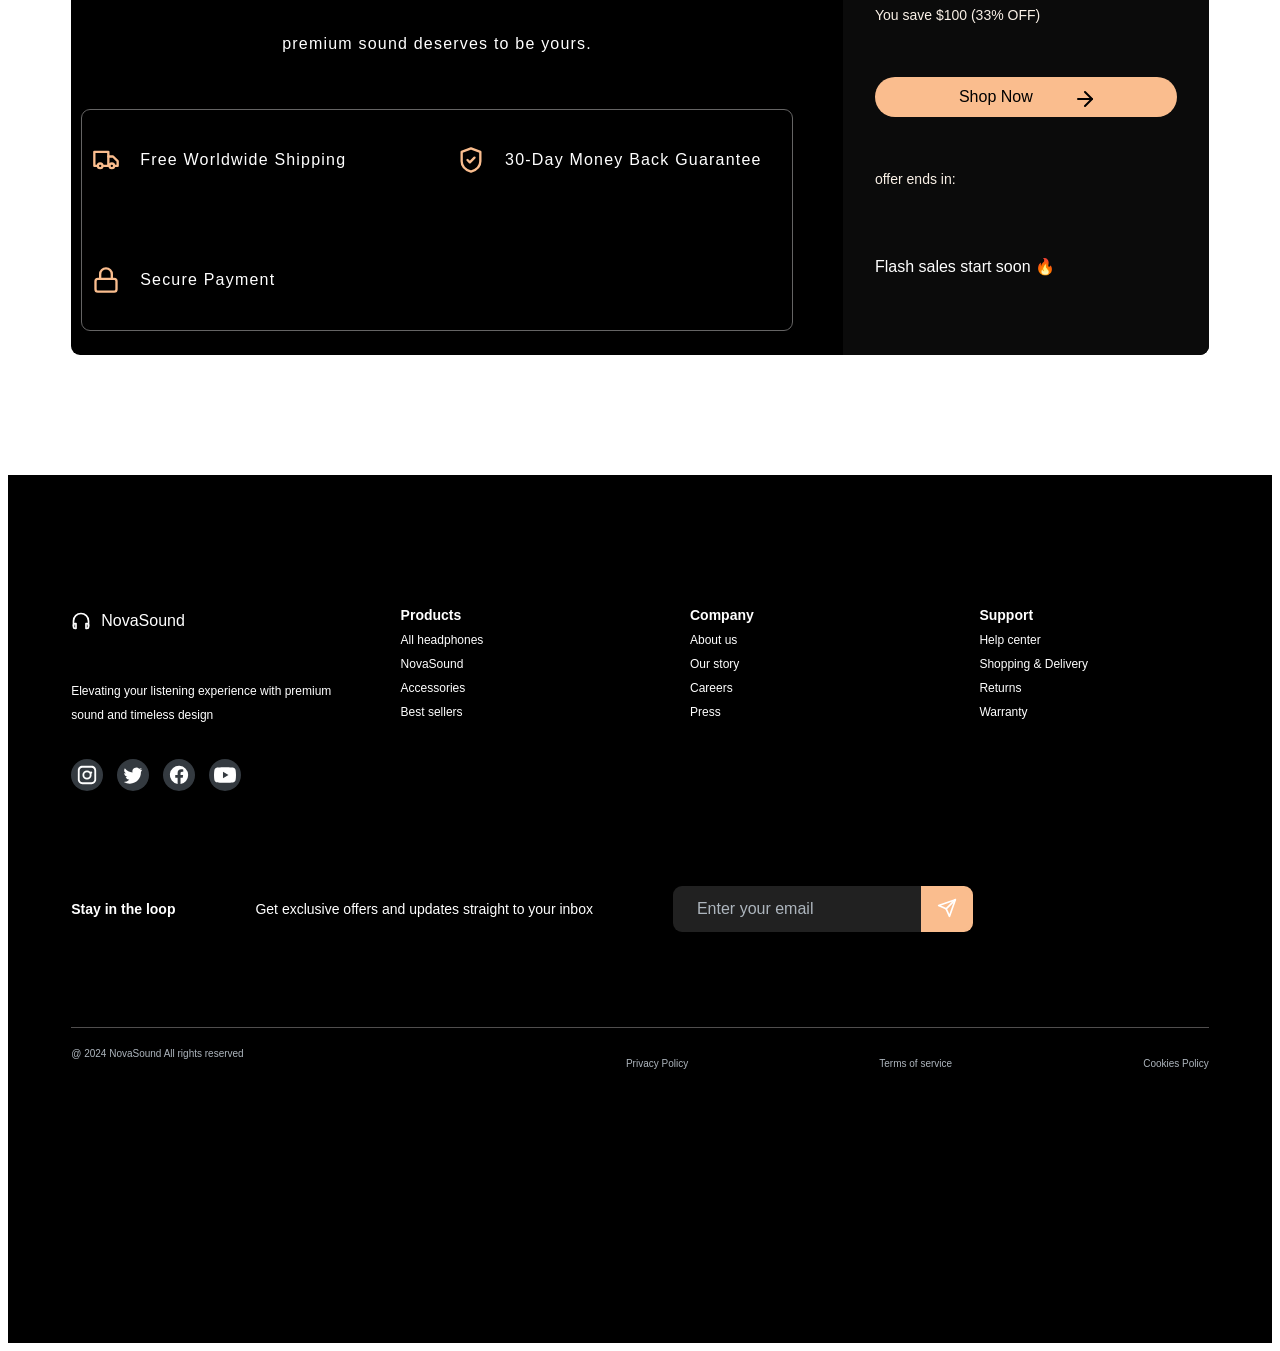
==== commit f1a04ed4: "Refine style.css" ====
--- a/index.html
+++ b/index.html
@@ -811,7 +811,6 @@
       </div>
     </footer>
   </main>
-  </div>
   <script defer src="./script.js"></script>
 </body>
 
--- a/style.css
+++ b/style.css
@@ -1454,7 +1454,7 @@
 
 @media(max-width:39em) {
     .stats-section__item:not(:last-of-type) {
-        border-bottom: solid 1px;
+        border-bottom: solid 1px var(--color-border-secondary);
         border-right: 0;
     }
 }
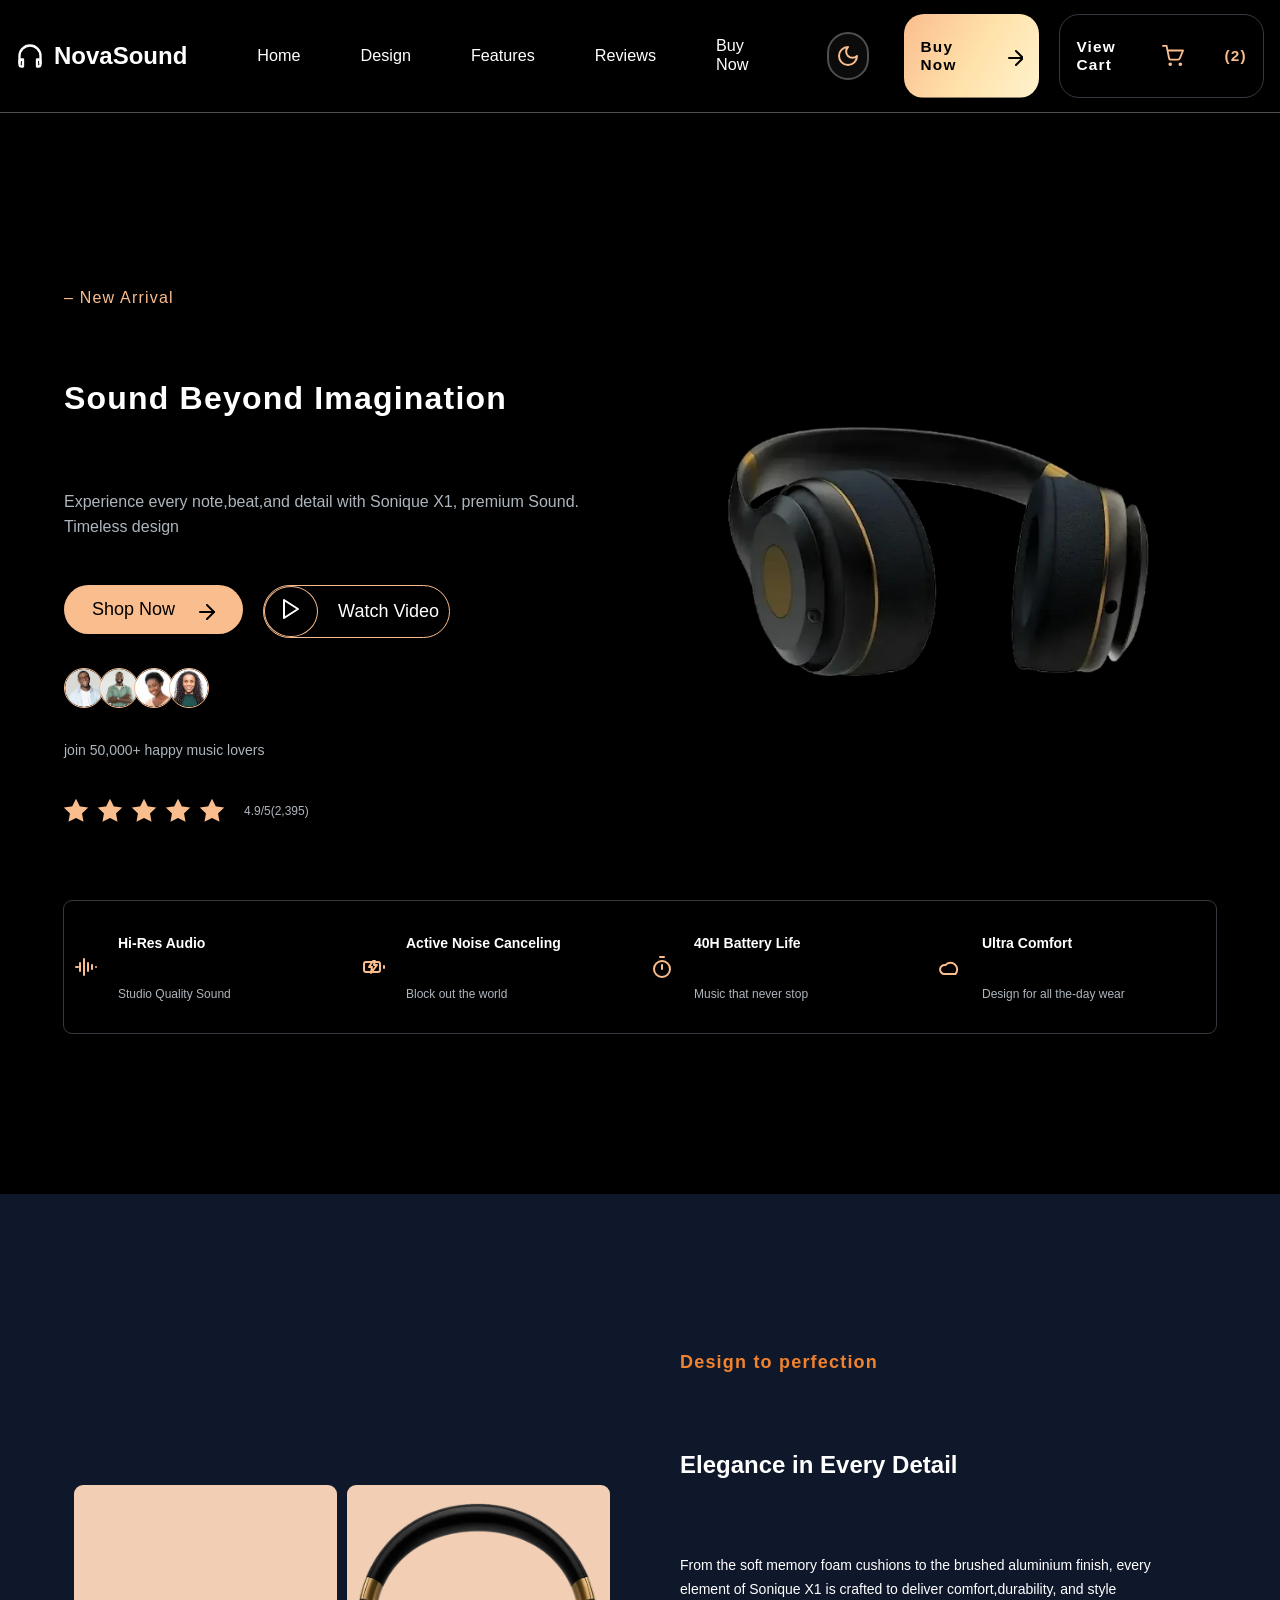
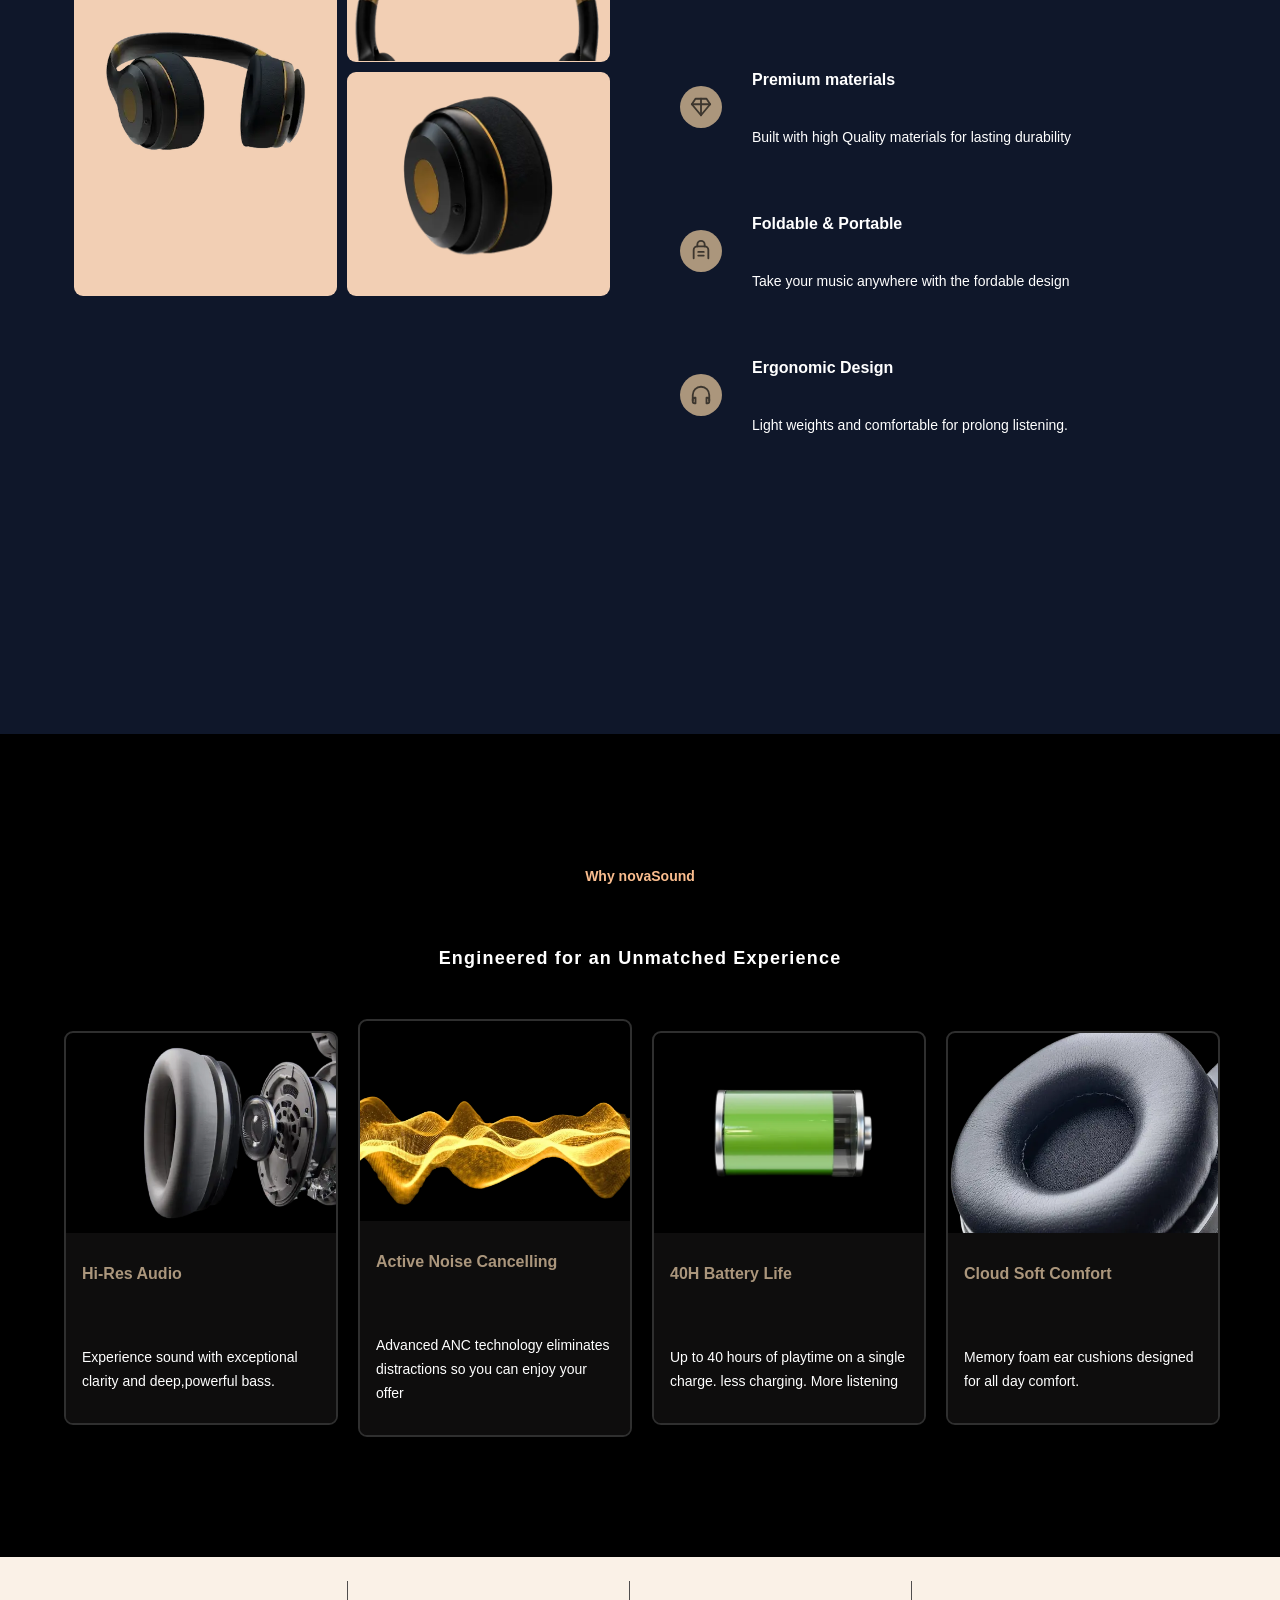
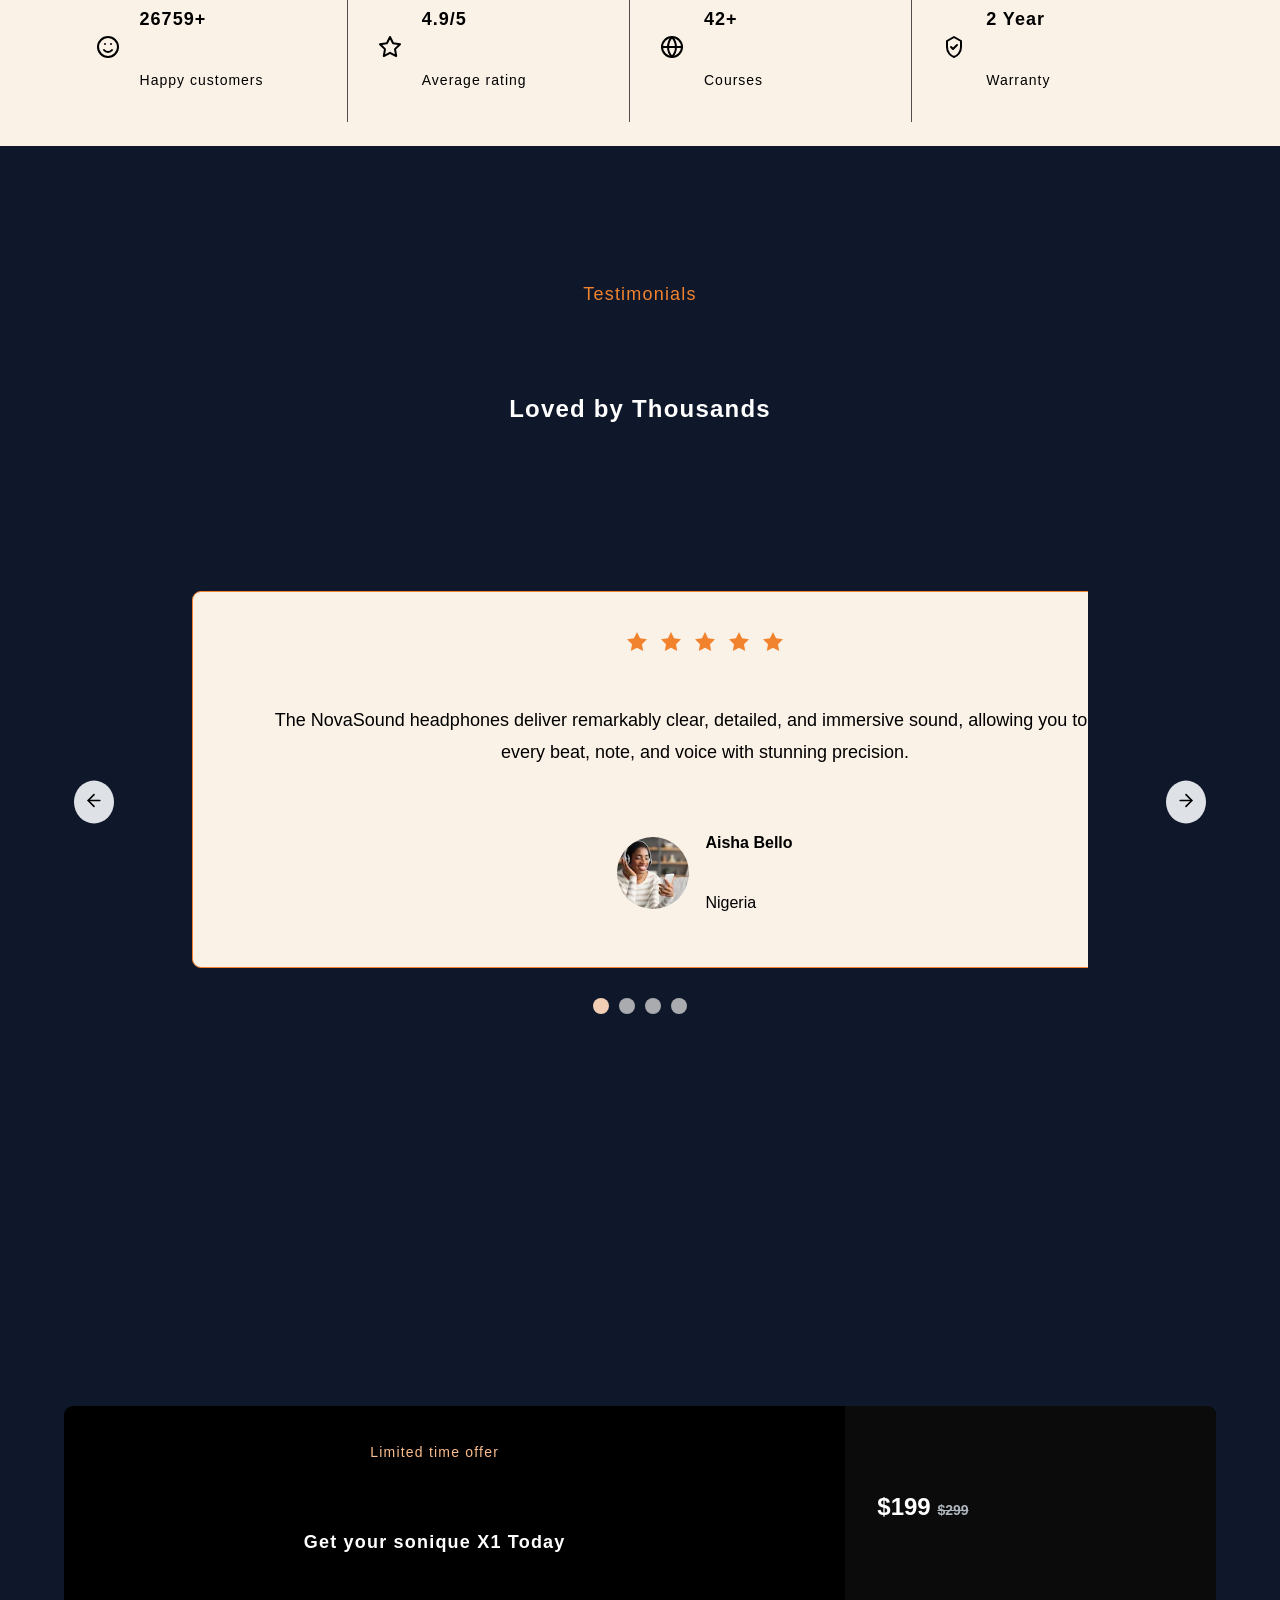
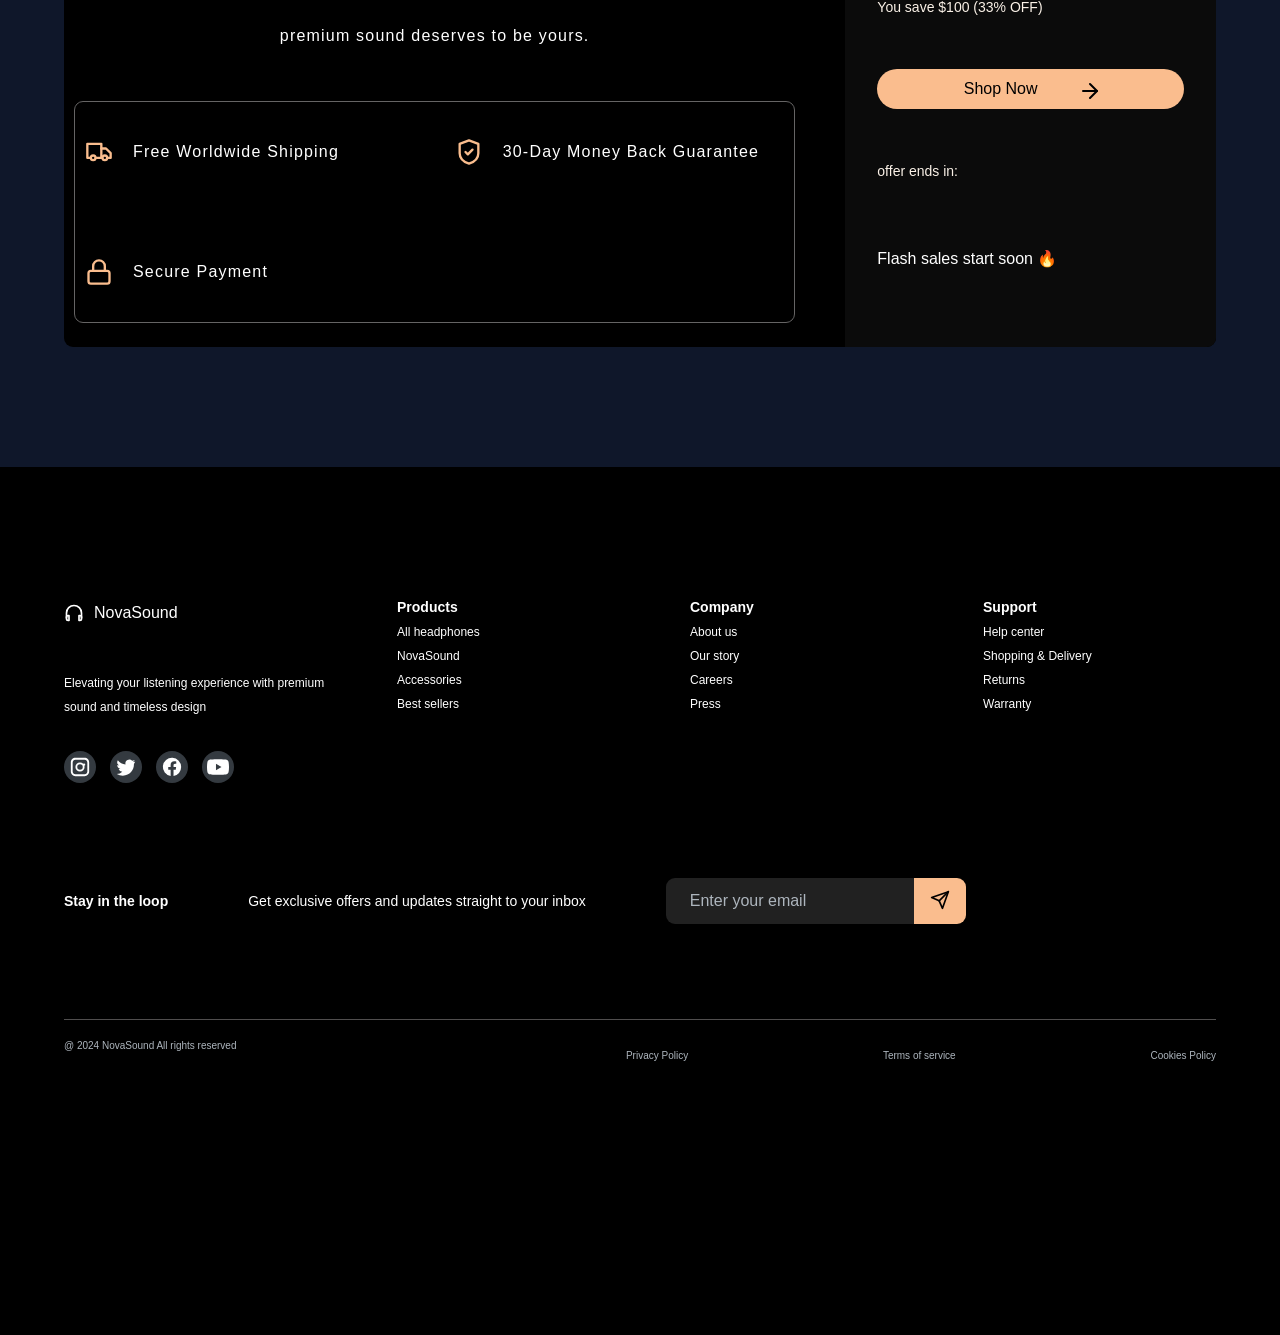
==== commit ed8590a8: "Refine style.css" ====
--- a/index.html
+++ b/index.html
@@ -25,8 +25,8 @@
 </head>
 
 <body>
+  <div class="overlay"></div>
      <header class="header">
-    <div class="overlay"></div>
     <p class="header__logo"><svg xmlns="http://www.w3.org/2000/svg" width="28" height="28" viewBox="0 0 24 24"
         fill="none" stroke="currentColor" stroke-width="2" stroke-linecap="round" stroke-linejoin="round"
         class="header__logo-icon">
--- a/style.css
+++ b/style.css
@@ -1,10 +1,12 @@
 html {
     font-size: 62.5%;
     box-sizing: border-box;
+}
+html,body{
+    padding: 0;
     margin: 0;
-    padding: 0;
-}
-
+    width: 100%;
+}
 :root {
     --color-bg: #ffffff;
     --color-secondary-bg: #000;
@@ -63,7 +65,7 @@
     --color-contact-bg: #212121;
 }
 
-html[data-theme="dark"] {
+html[data-theme = "dark"] {
     color-scheme: dark;
    --color-bg: #0f172a;
    --color-text: #ffffff;
@@ -72,7 +74,7 @@
     --color-btn-text:var(--color-general-text);
 }
 
-html[data-theme="light"] {
+html[data-theme = "light"]{
     color-scheme: light;
 };
 
@@ -84,14 +86,6 @@
     margin: 0;
 }
 
-body{
-    max-width: 100%;
-}
-.app{
-    max-width: 48rem;
-    margin: 0 auto;
-    position: relative;
-}
 .header,
 .nav-bar {
     font-family: "poppins", sans-serif;
@@ -99,7 +93,10 @@
 
 main {
     font-family: "inter", sans-serif;
-    overflow-x: hidden;
+}
+
+body{
+        overflow-x: hidden;
 }
 
 
@@ -119,13 +116,12 @@
 }
 
 .header__logo {
-    font-size: clamp(1.4rem, 2vw, 1.8rem);
+    font-size: clamp(1.8rem, 2vw, 2.4rem);
     font-weight: 600;
     display: flex;
     align-items: center;
     gap: 1rem;
     color: var(--color-nav-text);
-    font-size: 1.8rem;
 }
 
 
@@ -184,16 +180,13 @@
     opacity: 0;
     visibility: hidden;
     transition: opacity .3s ease;
-    position: fixed;
-    top: 80px;
-    right: 0;
+    position:fixed;
+    inset: 0;
 }
 
 .show {
     opacity: 1;
     visibility: visible;
-    height: calc(100vh - 80px);
-    width: 100%;
     background-color: var(--color-nav-transparency);
     backdrop-filter: blur(8px);
     z-index: 500;
@@ -201,7 +194,6 @@
 
 /* nav-bar */
 .nav-bar {
-    padding: 3.2rem 0;
     gap: clamp(2rem, 2vw, 3rem);
     height: calc(100vh - 8rem);
     transform: translateX(100%);
@@ -211,7 +203,7 @@
     position: fixed;
     top: 8rem;
     right: 0;
-    z-index: 800;
+    z-index: 600;
 }
 
 .nav-bar-top {
@@ -221,7 +213,7 @@
 
 .nav-bar.open {
     transform: translateX(0);
-    z-index: 500;
+    z-index: 600;
 }
 
 .nav-bar__menu {
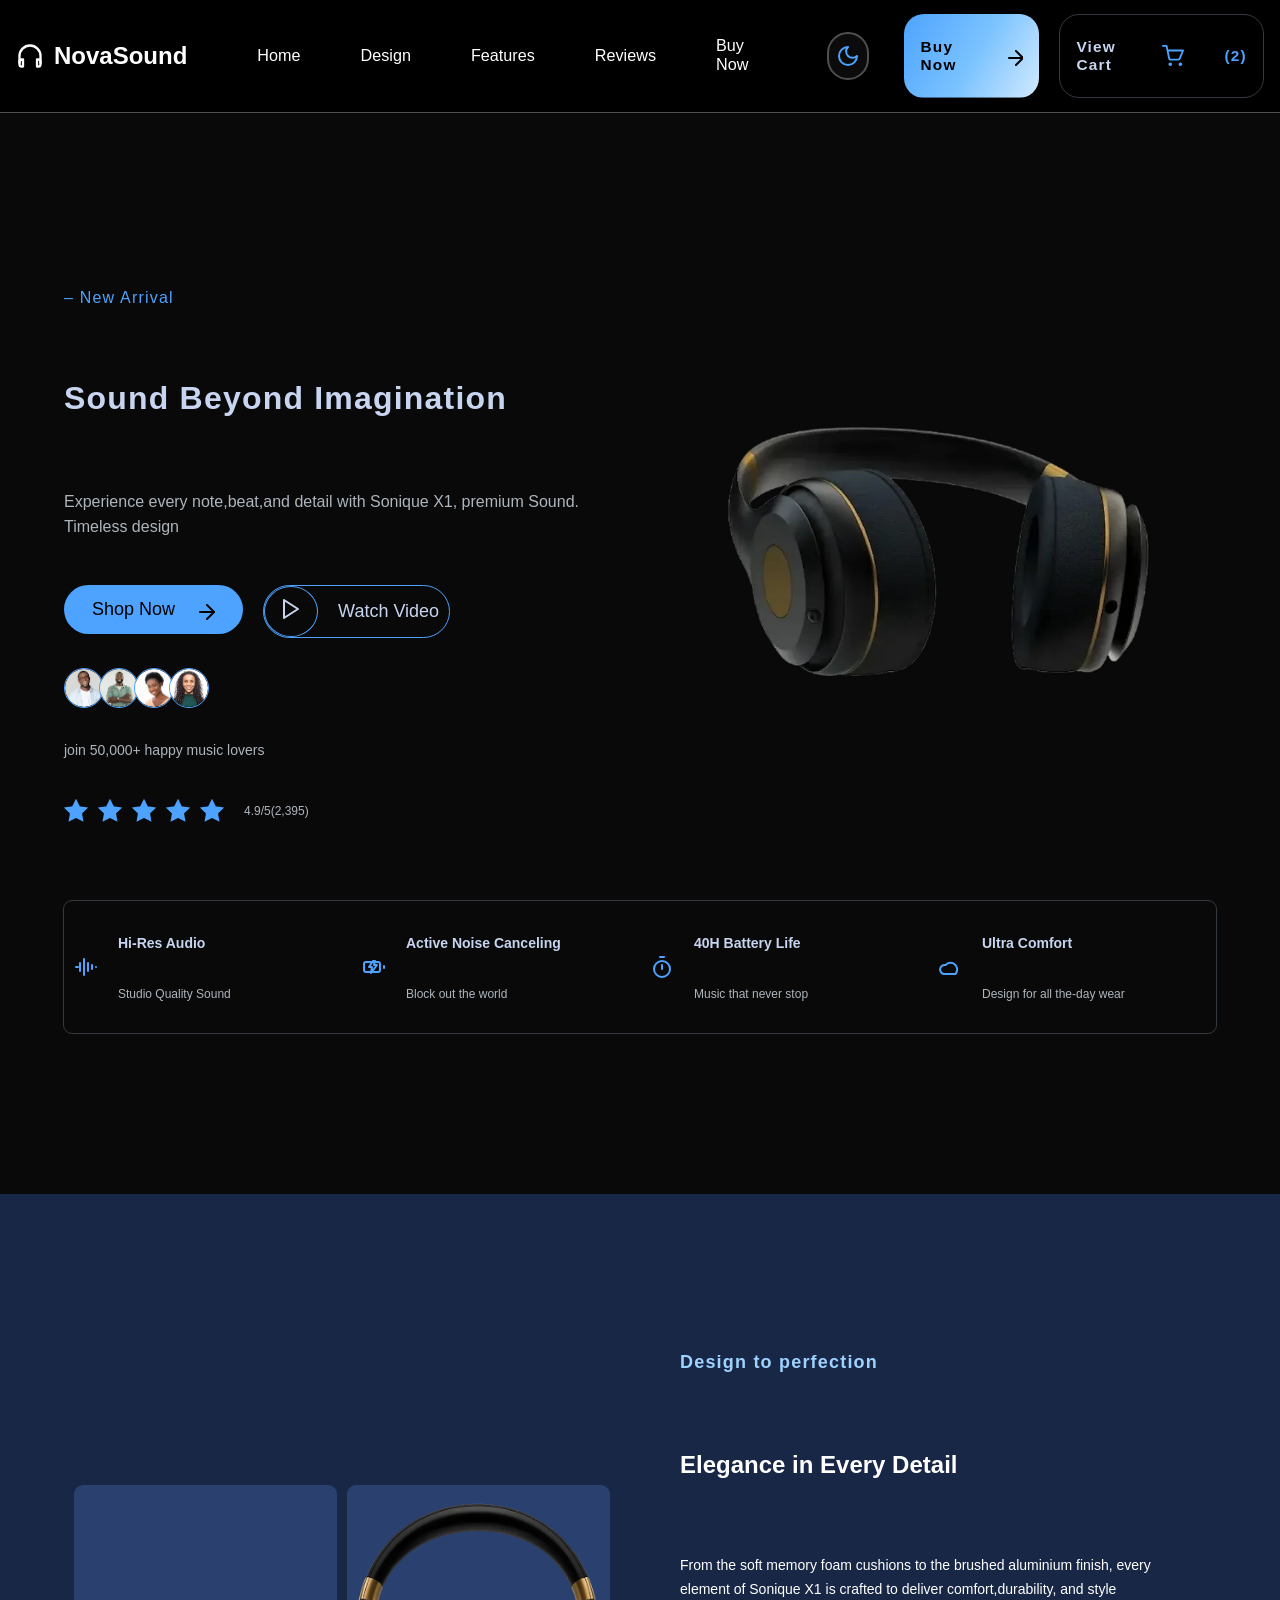
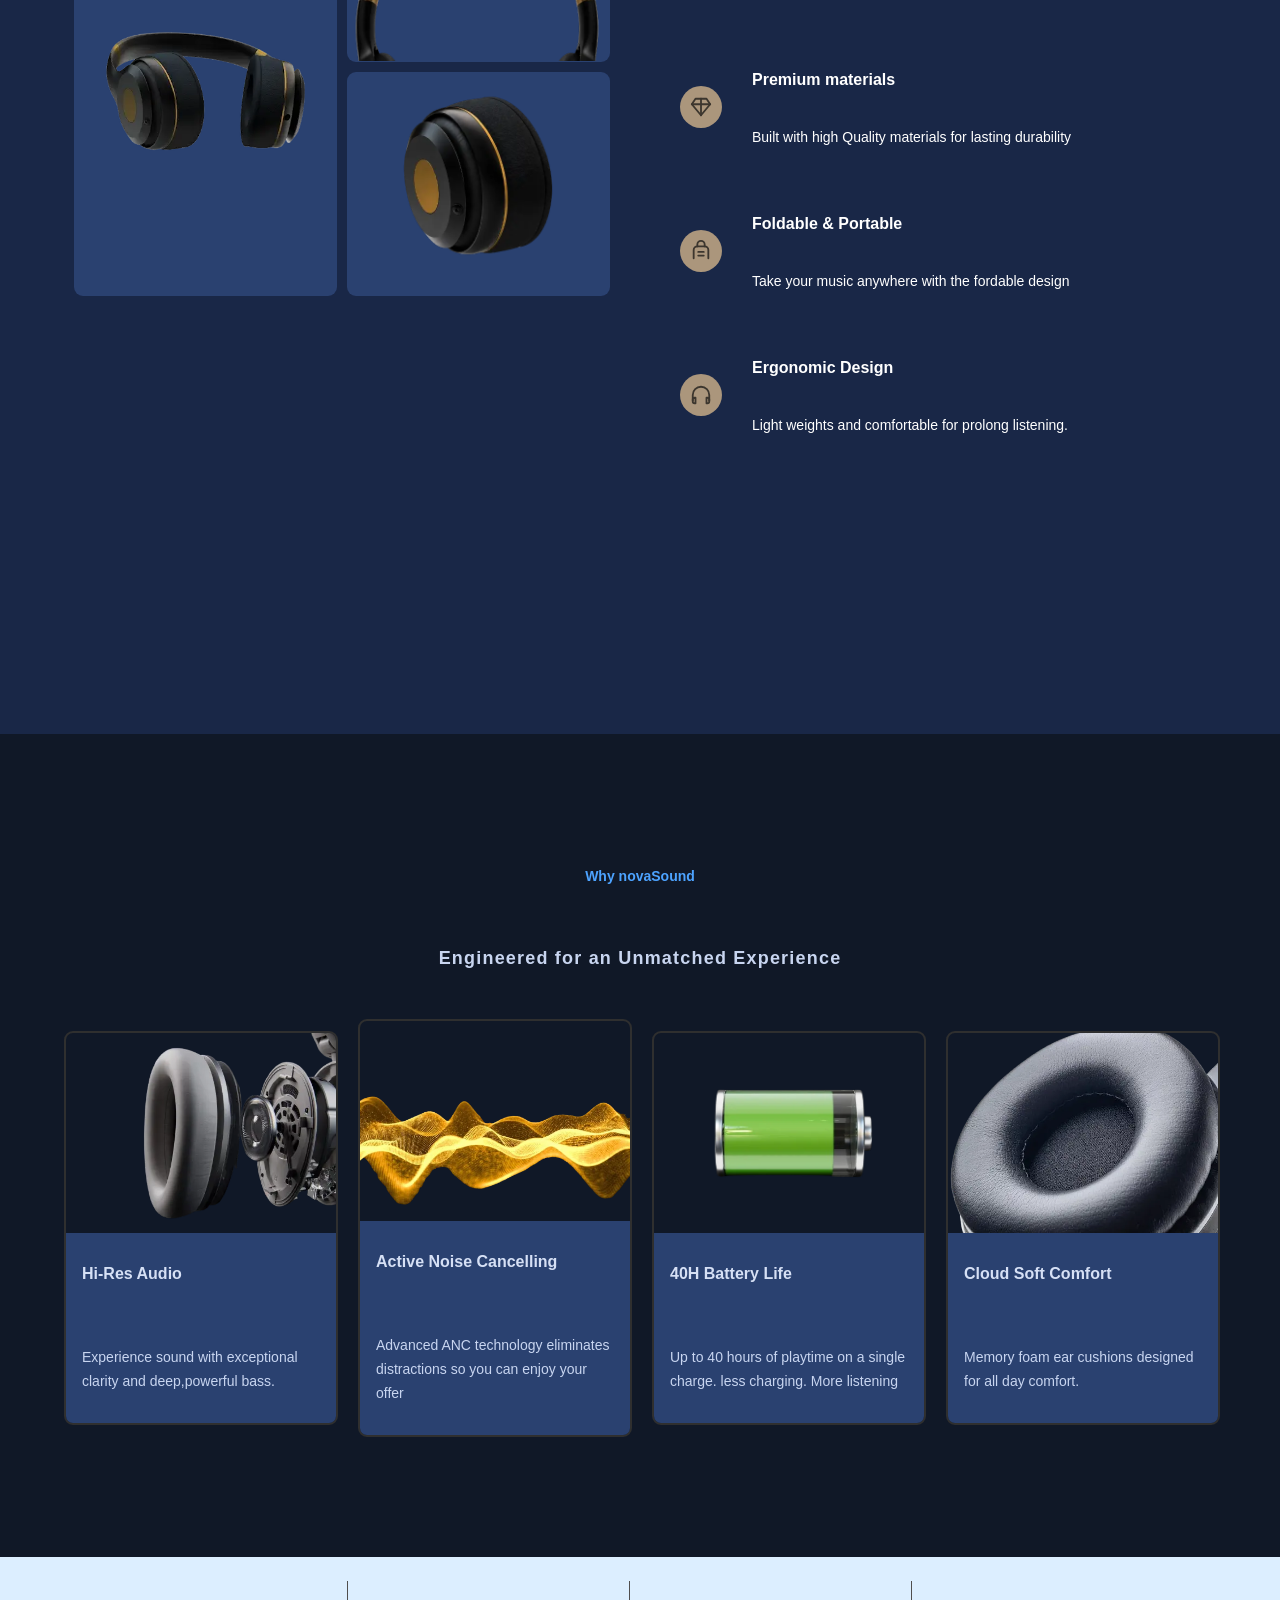
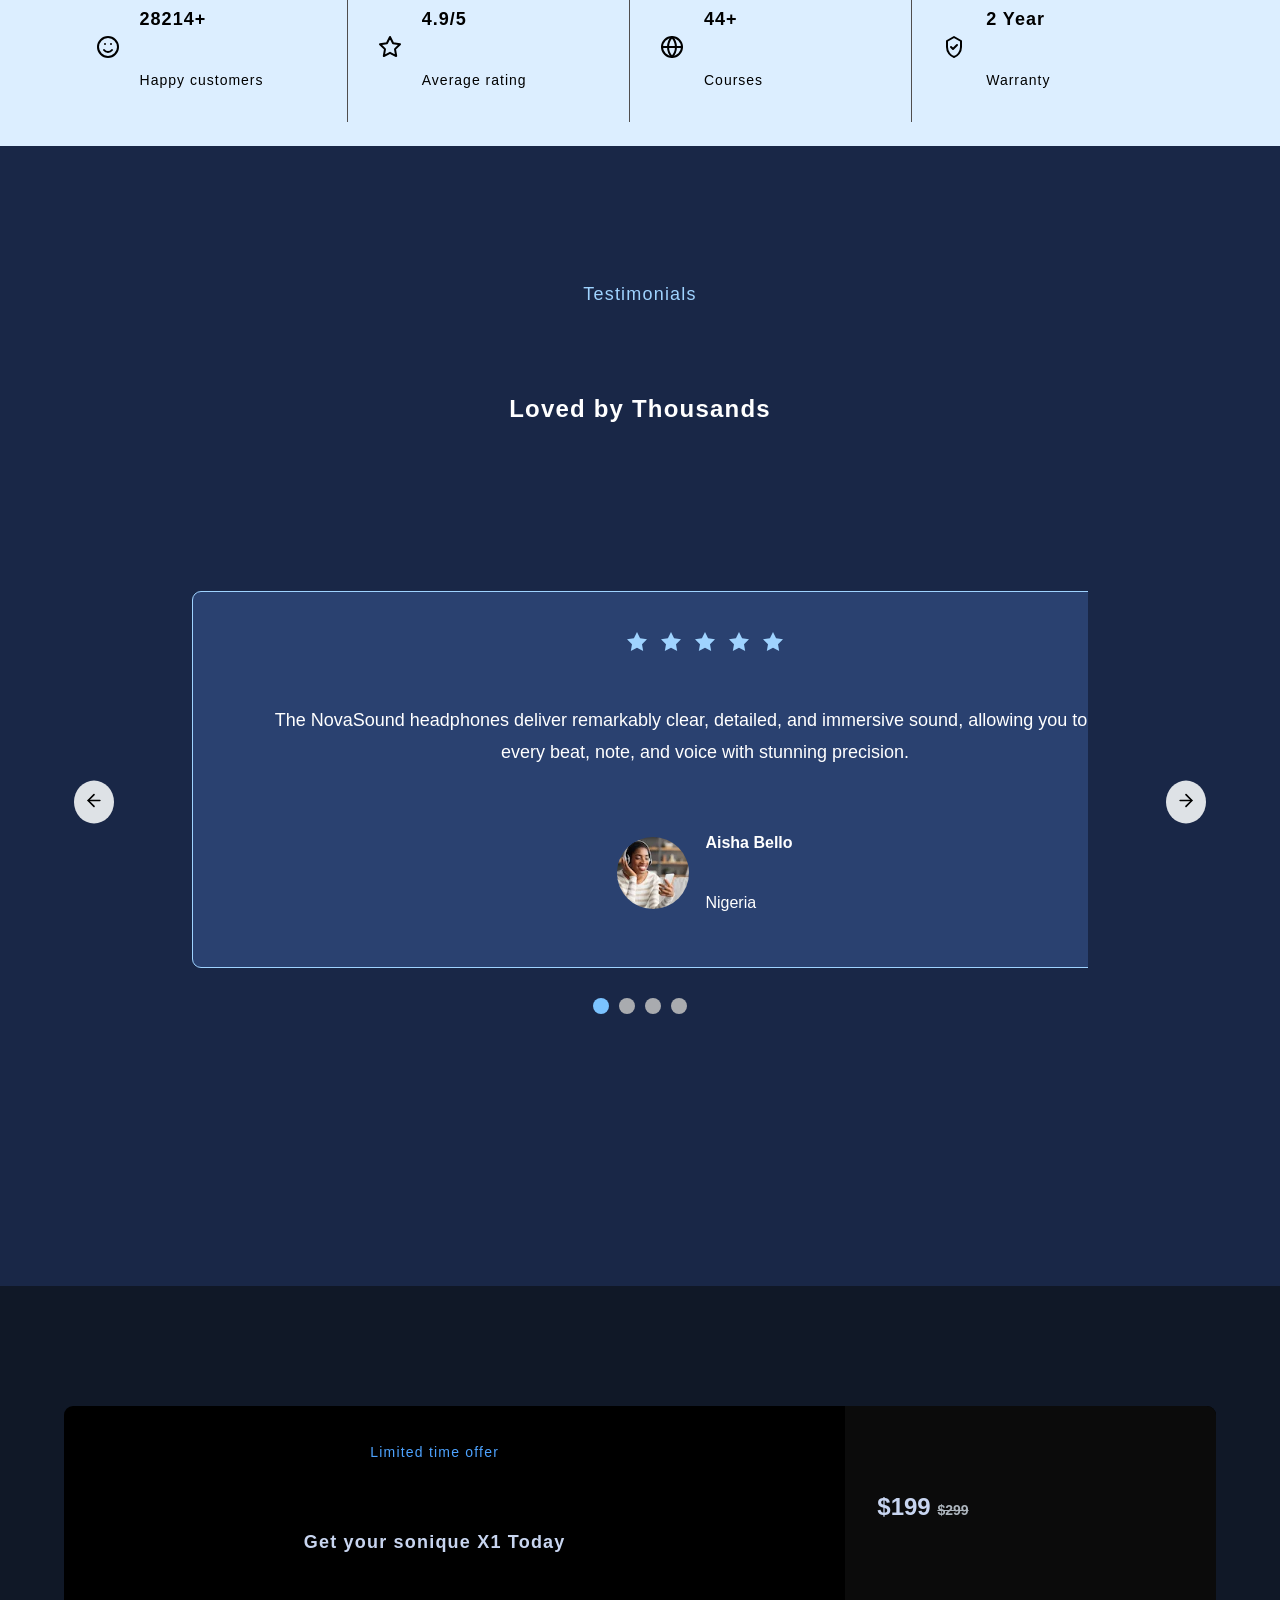
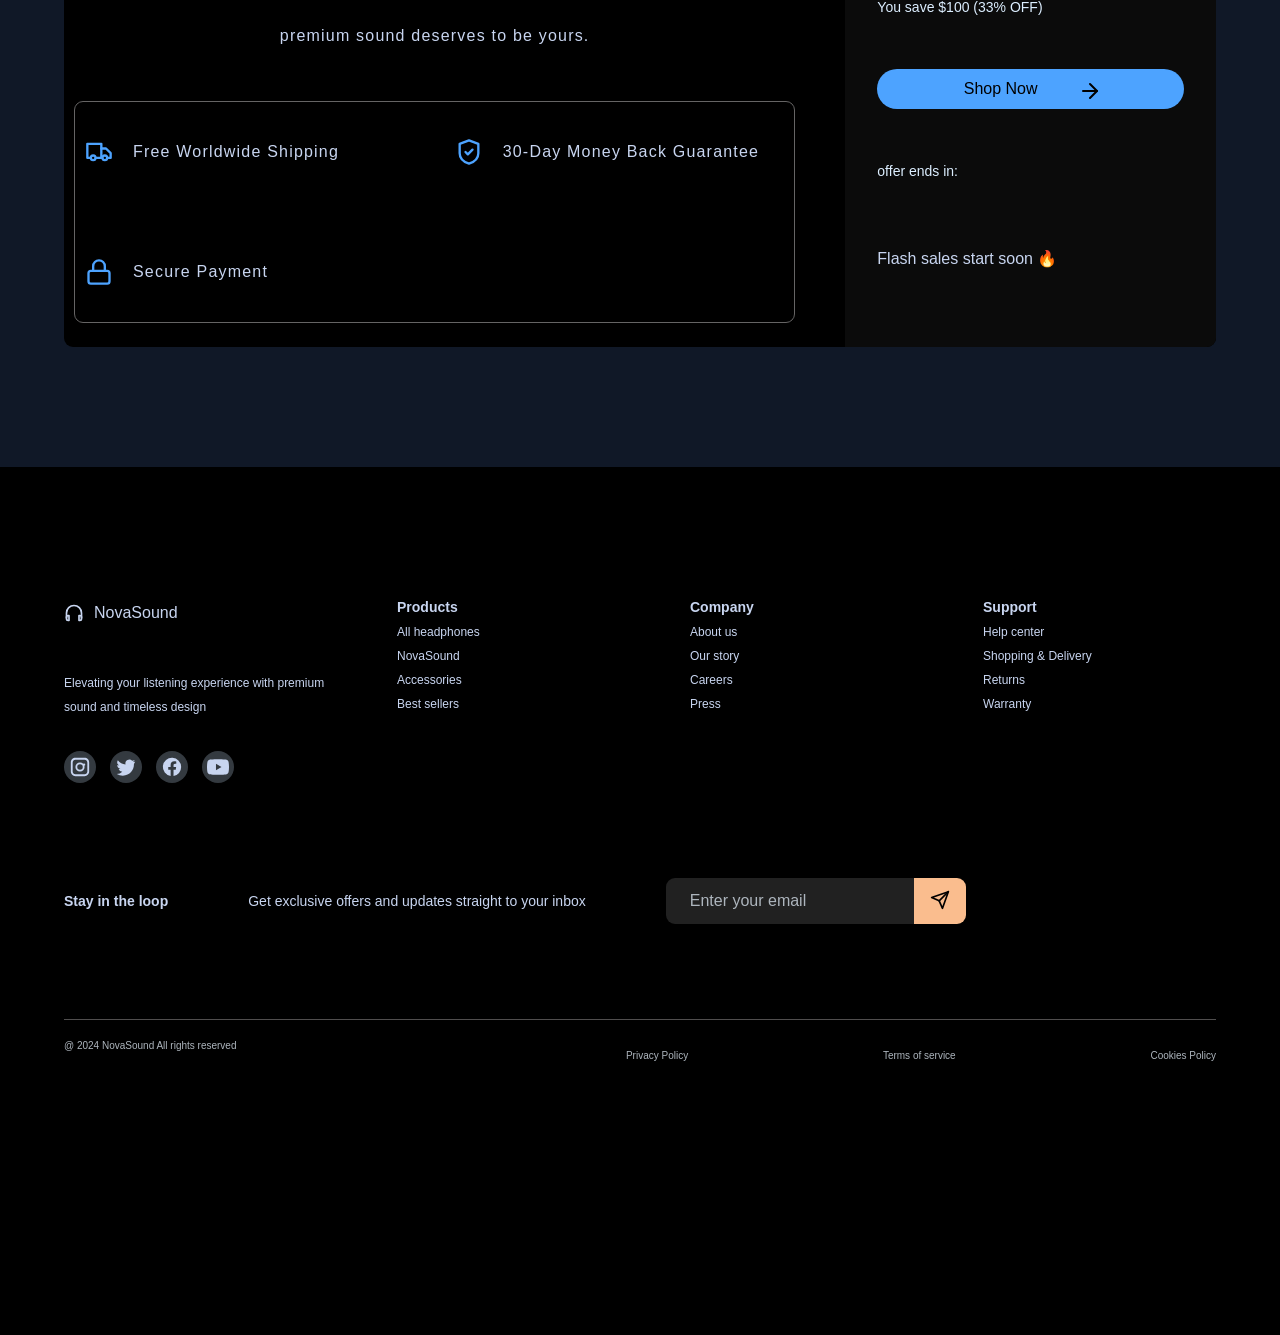
==== commit a414acd4: "Refined index.html/style.css" ====
--- a/index.html
+++ b/index.html
@@ -30,7 +30,6 @@
     <p class="header__logo"><svg xmlns="http://www.w3.org/2000/svg" width="28" height="28" viewBox="0 0 24 24"
         fill="none" stroke="currentColor" stroke-width="2" stroke-linecap="round" stroke-linejoin="round"
         class="header__logo-icon">
-
         <path d="M3 18v-6a9 9 0 0 1 18 0v6" />
         <path d="M21 19a2 2 0 0 1-2 2h-1v-6h1a2 2 0 0 1 2 2z" />
         <path d="M3 19a2 2 0 0 0 2 2h1v-6H5a2 2 0 0 0-2 2z" />
--- a/style.css
+++ b/style.css
@@ -15,6 +15,12 @@
     --color-secondary-text: #ffffff;
     --color-tetiary-text: #adb5bd;
 
+    /* section-bg */
+    --color-hero-bg:var(--color-secondary-bg);
+    --color-design-bg:var(--color-bg);
+    --color-feature-bg:var(--color-secondary-bg);
+    --color-testimonial-bg:var(--color-bg);
+    --color-promo-bg:var(--color-bg);
     /* navigation */
     --color-nav-bg: #000;
     --color-nav-text: #ffffff;
@@ -37,6 +43,8 @@
     /* card */
     --color-card-bg: #141313b7;
     --color-card-text: #ab967c;
+    --color-card-secondary-bg:var(--color-primary-bright);
+     --color-testimonial-card-bg:var(--color-secondary-bright);
 
     /* stat */
     --color-stat-bg: var(--color-secondary-bright);
@@ -67,11 +75,37 @@
 
 html[data-theme = "dark"] {
     color-scheme: dark;
-   --color-bg: #0f172a;
+   --color-bg: #192747;
    --color-text: #ffffff;
    --color-general-text:#000;
-   --color-secondary-text:#ffffff;
+   --color-secondary-text:#C8D5F0;
     --color-btn-text:var(--color-general-text);
+    --color-primary: #4DA3FF;
+    --color-primary-bright: #7BC3FF;
+  --color-secondary-bright: #DCEEFF;
+    --color-primary-text: #9FD3FF;
+  --color-nav-hover: var(--color-primary);
+
+   --color-hero-bg:#090909;
+   --color-design-bg:#192747;
+   --color-feature-bg:#101827;
+   --color-testimonial-bg:#192747;
+   --color-promo-bg:#101827;
+
+  /* Gradient */
+  --color-transition: linear-gradient(
+    120deg,
+    #4DA3FF 0%,
+    #7BC3FF 25%,
+    #DCEEFF 50%,
+    #7BC3FF 75%,
+    #4DA3FF 100%
+  );
+
+  --color-card-bg: #2A4170;
+  --color-card-text: #D6E0F5;
+  --color-card-secondary-bg:var(--color-card-bg);
+  --color-testimonial-card-bg:var(--color-card-bg);
 }
 
 html[data-theme = "light"]{
@@ -173,8 +207,8 @@
 
 .header.header-scroll {
     background-color: var(--color-nav-transparency);
-    box-shadow: 0 4px 20px var(--color-nav-shadow);
-}
+}
+
 
 .overlay {
     opacity: 0;
@@ -183,6 +217,7 @@
     position:fixed;
     inset: 0;
 }
+
 
 .show {
     opacity: 1;
@@ -365,7 +400,7 @@
     display: flex;
     flex-direction: column;
     gap: clamp(3rem, 8vh, 7rem);
-    background-color: var(--color-secondary-bg);
+    background-color: var(--color-hero-bg);
     background-position: center;
     background-repeat: no-repeat;
     background-size: cover;
@@ -598,7 +633,7 @@
 .design-section {
     min-height: 100vh;
     width: 100%;
-    background-color: var(--color-bg);
+    background-color: var(--color-design-bg);
 }
 
 .design-section__container {
@@ -623,7 +658,7 @@
 
 .design-section__gallery-big,
 .design-section__gallery-small {
-    background-color: var(--color-primary-bright);
+    background-color: var(--color-card-secondary-bg);
     border-radius: 9px;
 }
 
@@ -702,7 +737,7 @@
 }
 
 .features-section {
-    background-color: var(--color-secondary-bg);
+    background-color: var(--color-feature-bg);
     display: flex;
     flex-direction: column;
     gap: 3.2rem;
@@ -838,7 +873,7 @@
 
 .testimonial-section {
     min-height: 100vh;
-    background-color: var(--color-bg);
+    background-color: var(--color-testimonial-bg);
 }
 
 .testimonial-section__container {
@@ -892,10 +927,11 @@
     flex: 0 0 100%;
     padding-block: clamp(2.4rem, 3vw, 4.8rem);
     padding-inline: clamp(2.4rem, 5vw, 6.4rem);
-    background-color: var(--color-secondary-bright);
+    background-color: var(--color-testimonial-card-bg);
     display: flex;
     flex-direction: column;
     gap: 3.2rem;
+    color: var(--color-text);
     border: solid 1px var(--color-primary-text);
     border-radius: 9px;
     transition: background-color .3s ease-in-out, border-color .3s ease-in-out;
@@ -1008,7 +1044,7 @@
 
 /* promo section */
 .promo-section {
-    background-color: var(--color-bg);
+    background-color: var(--color-promo-bg);
 }
 
 .promo-section__container {
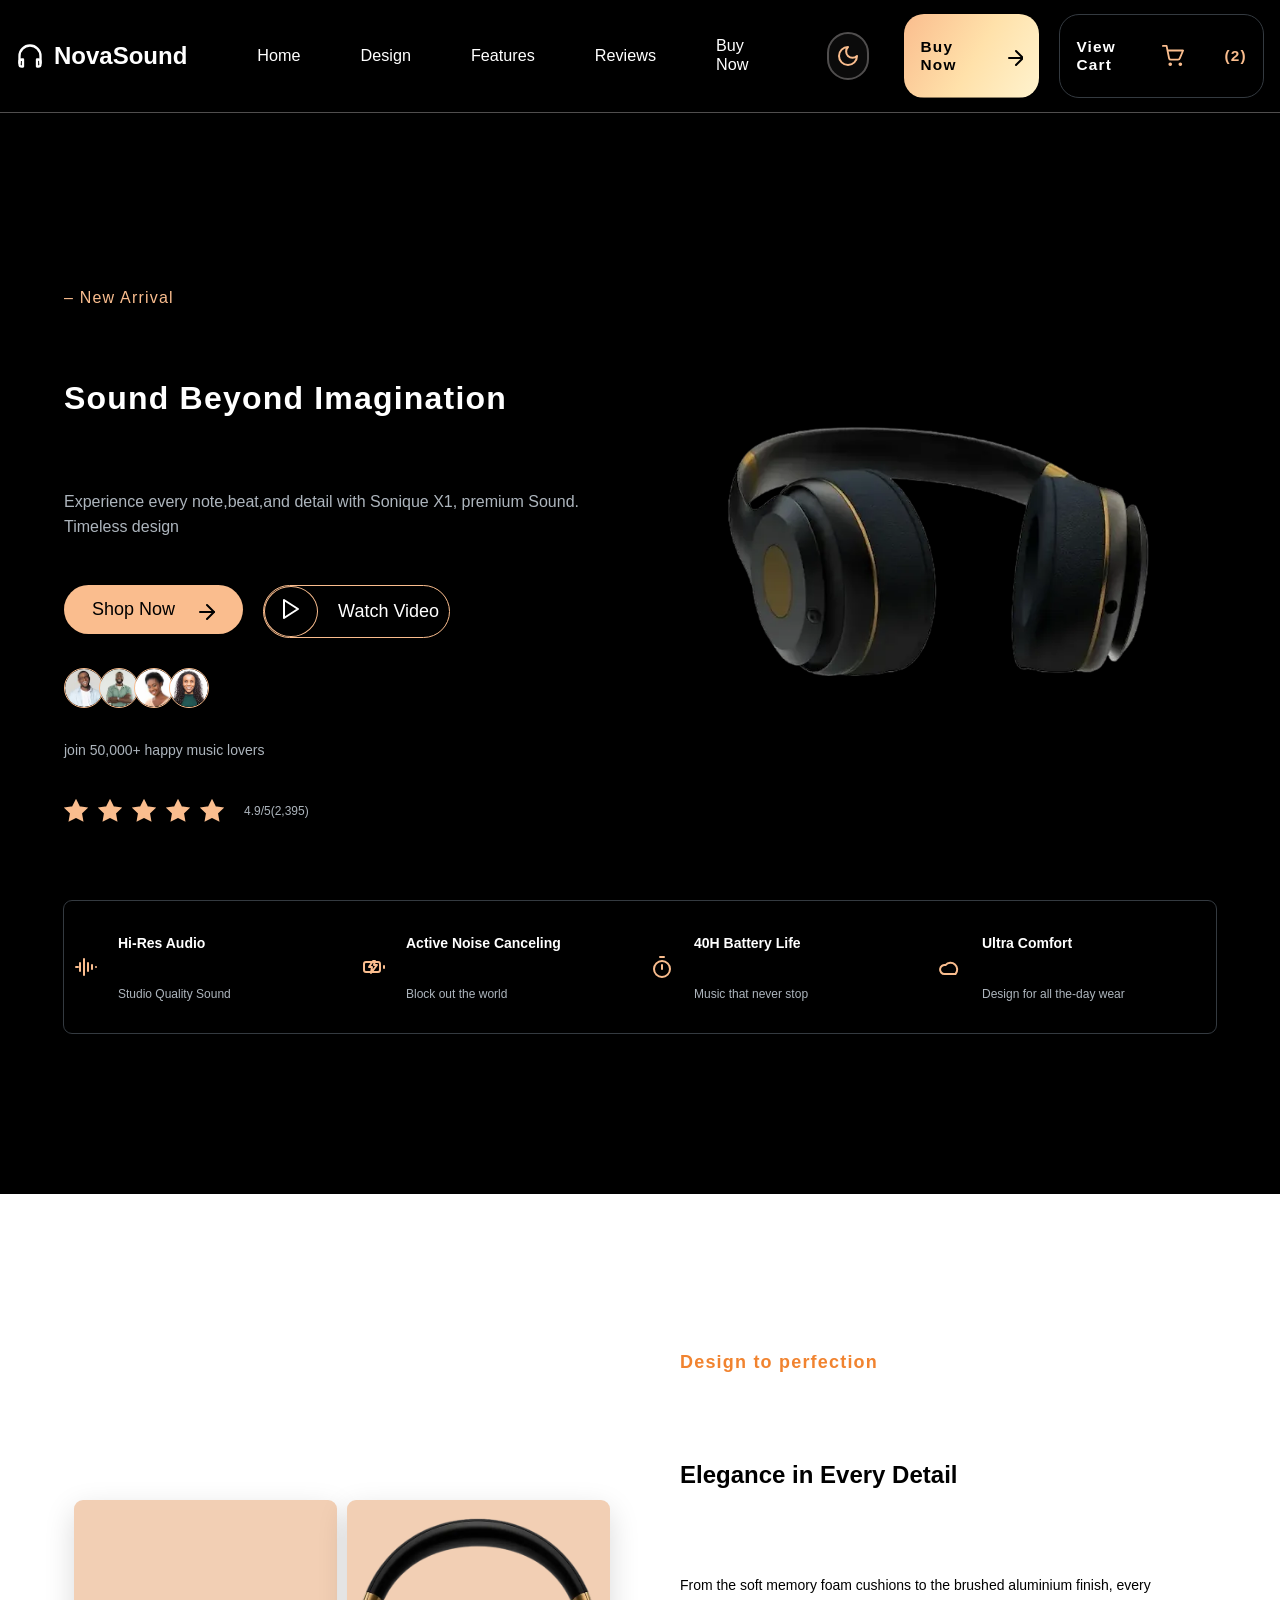
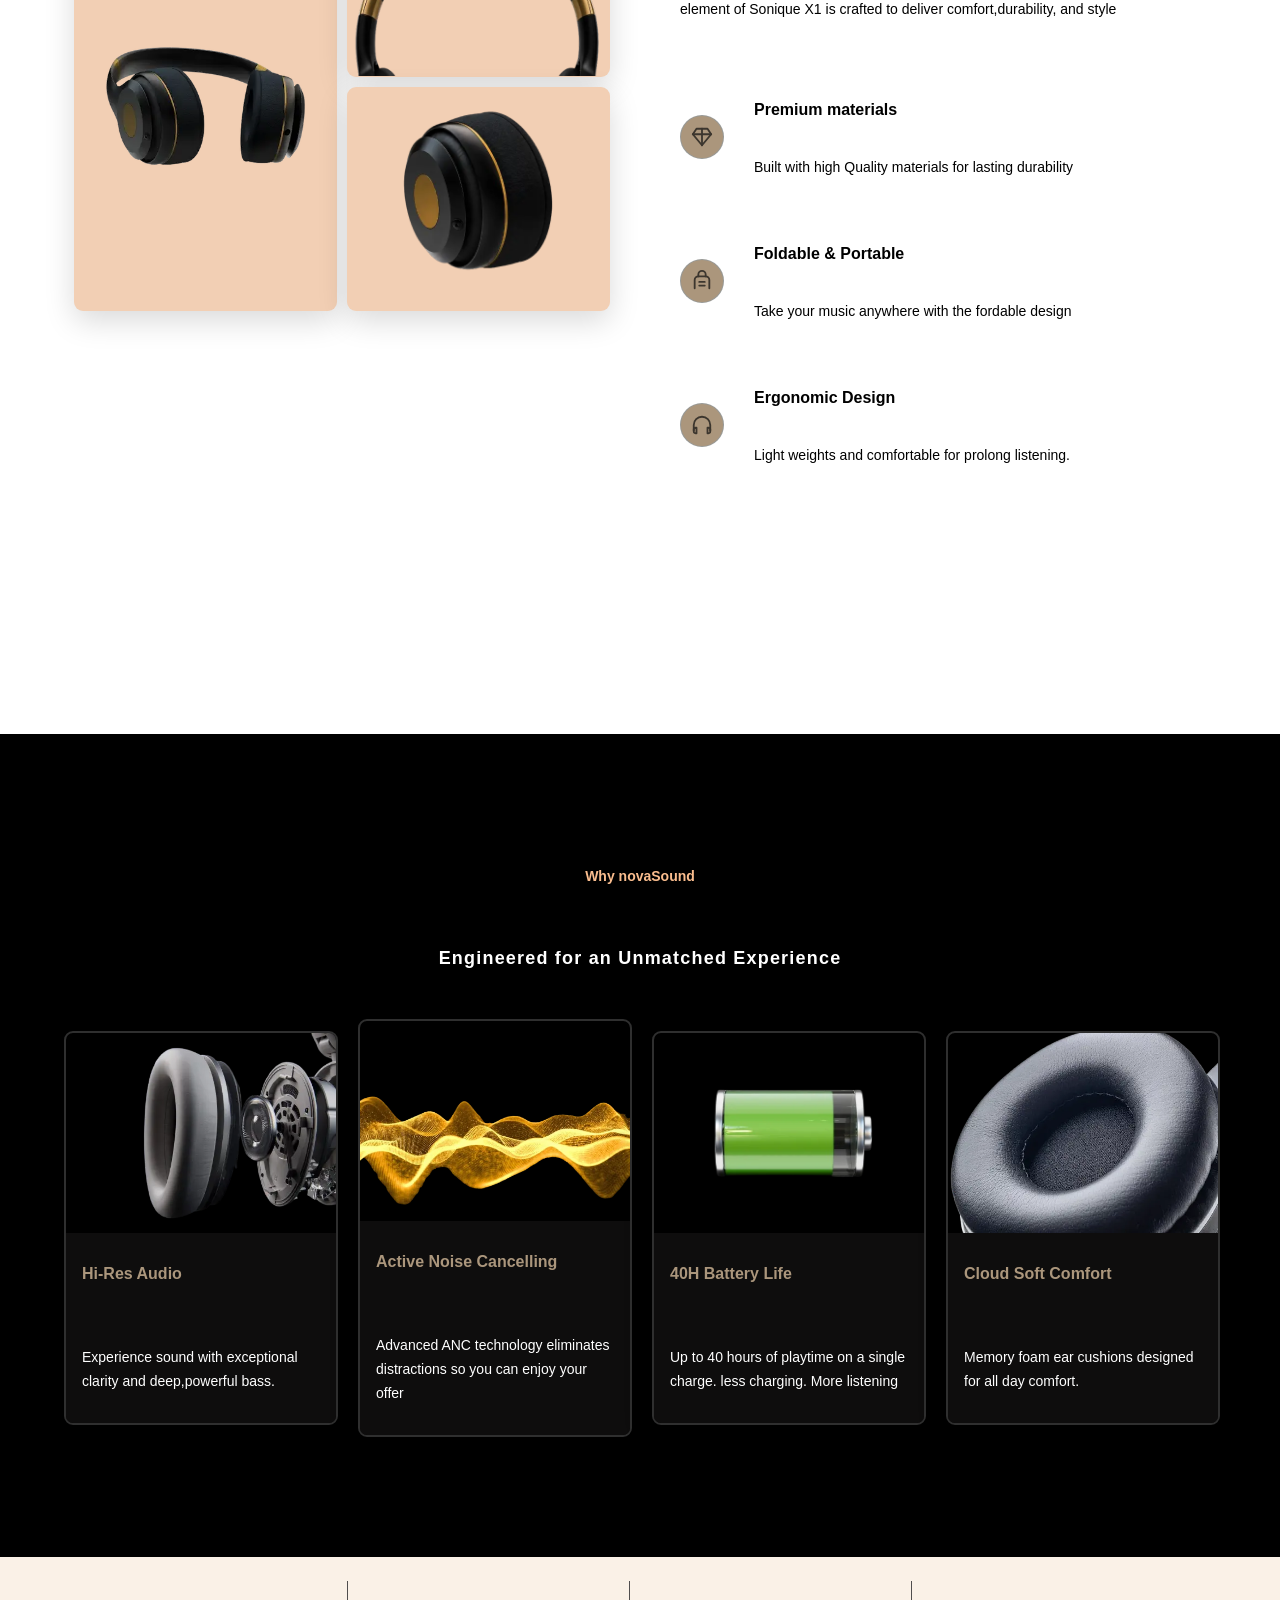
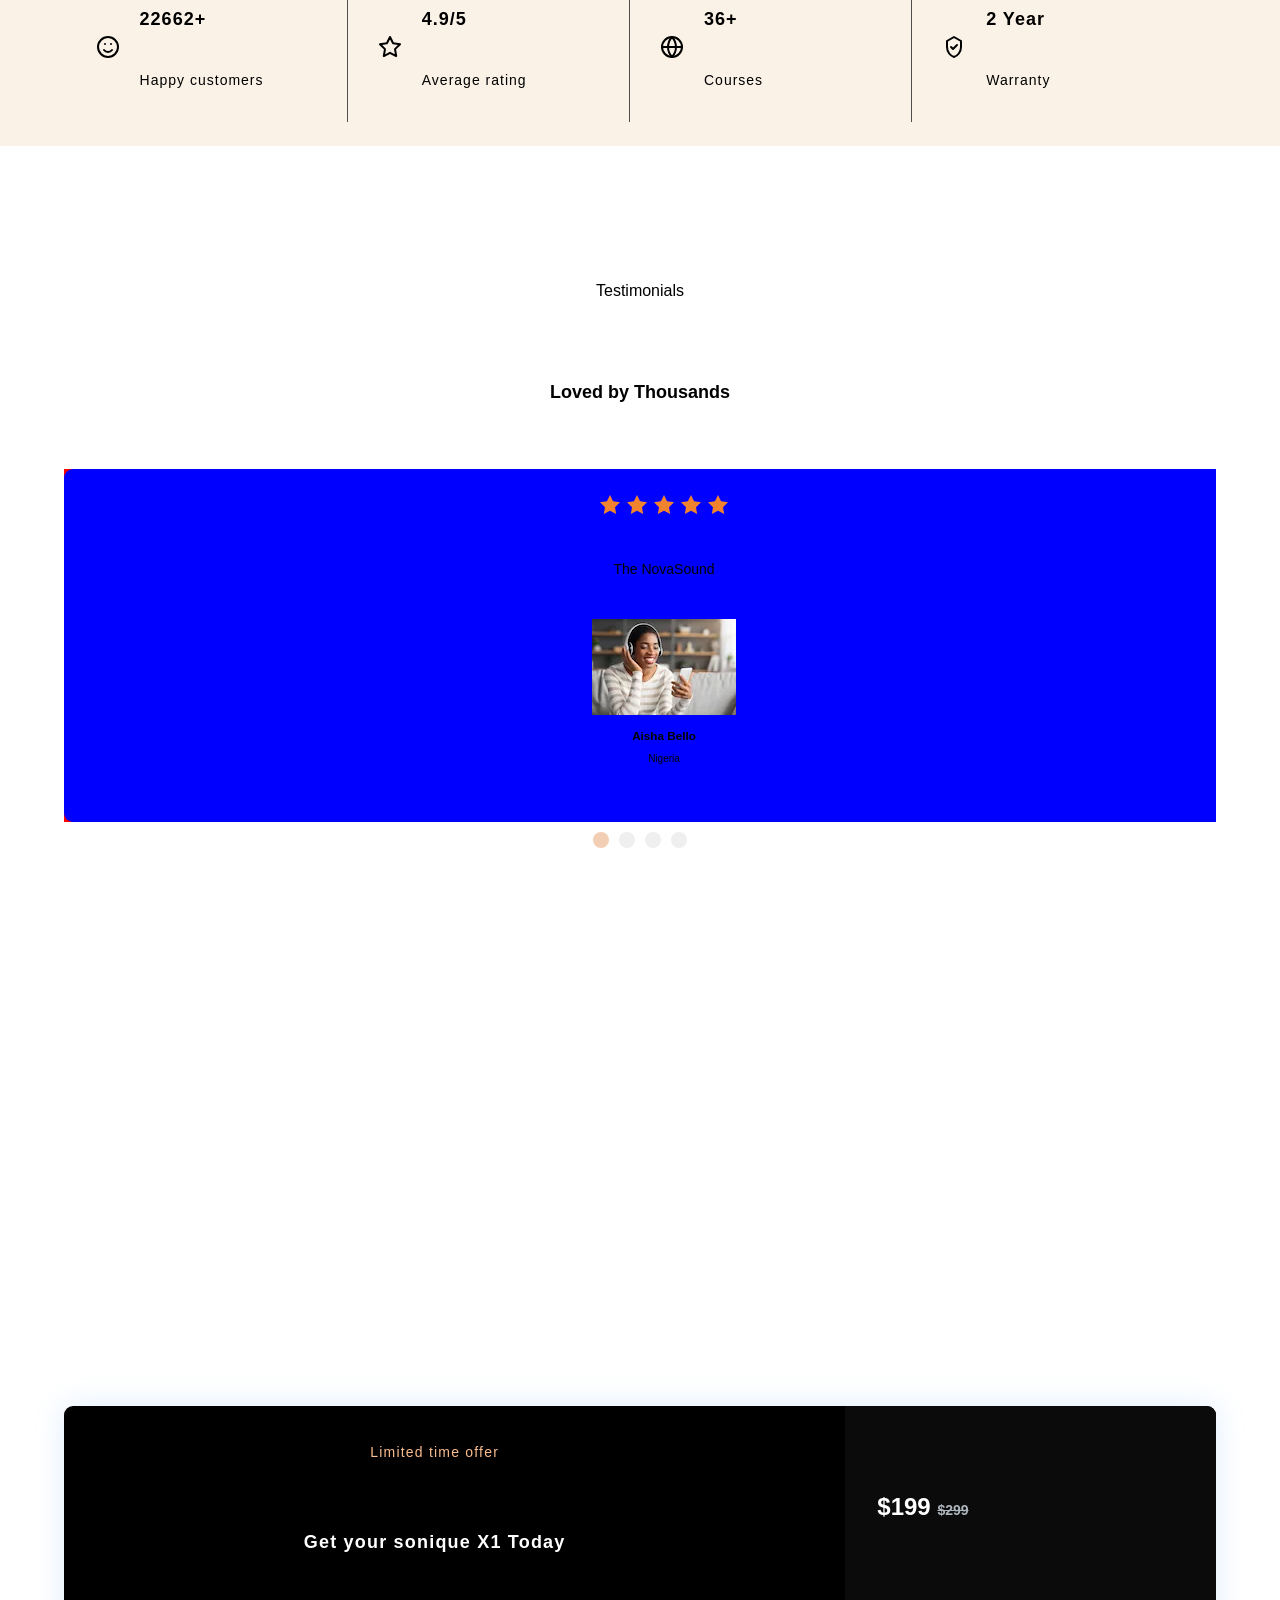
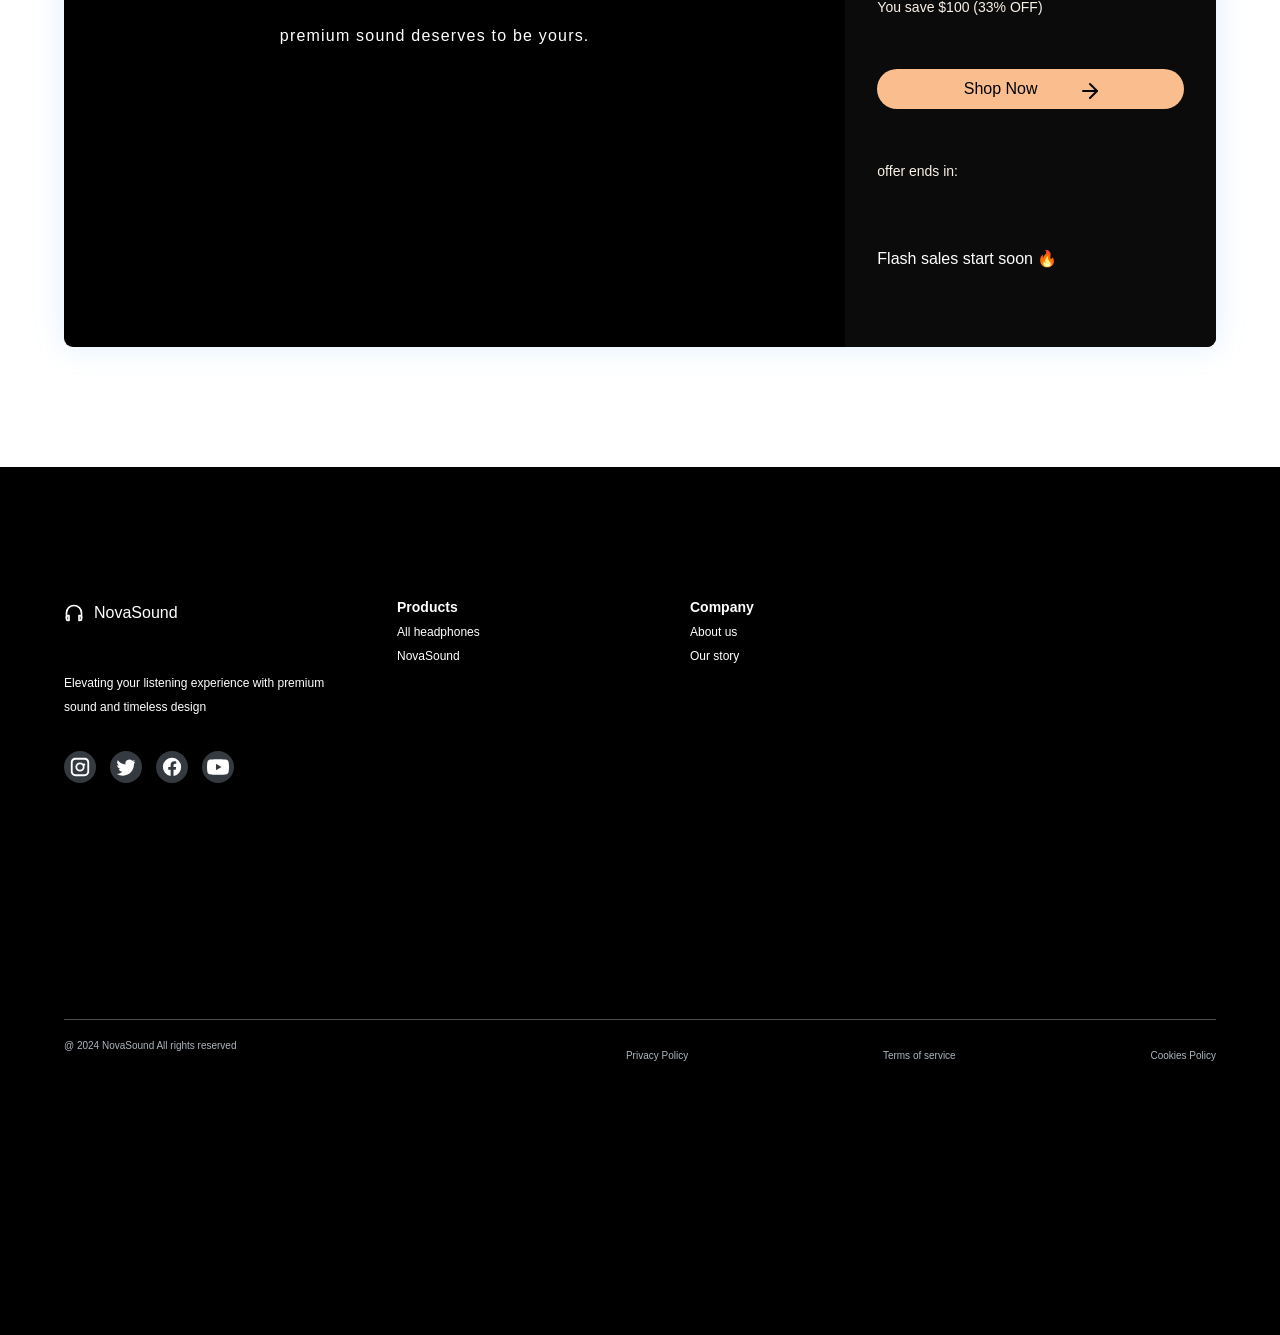
==== commit 87861837: "Refine index.html/script.js/style.css" ====
--- a/index.html
+++ b/index.html
@@ -495,9 +495,11 @@
                     <polygon
                       points="12 2 15.09 8.26 22 9.27 17 14.14 18.18 21.02 12 17.77 5.82 21.02 7 14.14 2 9.27 8.91 8.26 12 2" />
                   </svg></span>
-                <p class="testimonial-section__item--description">The NovaSound headphones deliver remarkably clear,
+                <p class="testimonial-section__item--description">The NovaSound 
+                  <!-- headphones deliver remarkably clear,
                   detailed, and immersive sound, allowing you to enjoy every beat, note, and voice with stunning
-                  precision.</p>
+                  precision. -->
+                </p>
                 <!-- testimonial-section-feature--start  -->
                 <div class="testimonial-section__feature">
                   <div class="testimonial-section__feature--img"><img src="./testimonial--img--1-compressed (1).webp"
@@ -633,7 +635,7 @@
             </div>
 
           </div>
-          <button class="btn--left" aria-label="previous slide"><svg xmlns="http://www.w3.org/2000/svg" width="60"
+          <!-- <button class="btn--left" aria-label="previous slide"><svg xmlns="http://www.w3.org/2000/svg" width="60"
               height="40" viewBox="0 0 24 24" fill="none" stroke="currentColor" stroke-width="2" stroke-linecap="round"
               stroke-linejoin="round">
               <line x1="19" y1="12" x2="5" y2="12"></line>
@@ -644,7 +646,7 @@
               stroke-linejoin="round">
               <line x1="5" y1="12" x2="19" y2="12"></line>
               <polyline points="12 5 19 12 12 19"></polyline>
-            </svg></button>
+            </svg></button> -->
 
           <div class="dots-container"><button class="btn-dot active-btn" data-id="0"
               aria-label="Go to slide 1"></button><button class="btn-dot" data-id="1"
--- a/style.css
+++ b/style.css
@@ -3,8 +3,8 @@
     box-sizing: border-box;
 }
 html,body{
+    margin: 0;
     padding: 0;
-    margin: 0;
     width: 100%;
 }
 :root {
@@ -55,7 +55,7 @@
     --color-btn-hover: #f5a96d;
     --color-btn-navigate-primary: #dee2e6;
     --color-btn-navigate-secondary: #a9abaf;
-
+     --color-testimonial-icon:var(--color-primary-text);
 
     /* icon */
     --color-icon-primary: var(--color-secondary-text);
@@ -78,7 +78,8 @@
    --color-bg: #192747;
    --color-text: #ffffff;
    --color-general-text:#000;
-   --color-secondary-text:#C8D5F0;
+   --color-tetiary-text:#CBD5E1;
+   --color-secondary-text:#F8FAFC;;
     --color-btn-text:var(--color-general-text);
     --color-primary: #4DA3FF;
     --color-primary-bright: #7BC3FF;
@@ -91,7 +92,6 @@
    --color-feature-bg:#101827;
    --color-testimonial-bg:#192747;
    --color-promo-bg:#101827;
-
   /* Gradient */
   --color-transition: linear-gradient(
     120deg,
@@ -102,10 +102,19 @@
     #4DA3FF 100%
   );
 
-  --color-card-bg: #2A4170;
+   --color-icon-primary: var(--color-secondary-text);
+    --color-icon-bg: rgba(77,163,255,.12);
+    --color-icon-social-bg: #343a40;
+    --color-icon-text: #6BB7FF;
+    --color-border: rgba(77,163,255,.2);
+
+  --color-card-bg: #30497C;
   --color-card-text: #D6E0F5;
   --color-card-secondary-bg:var(--color-card-bg);
   --color-testimonial-card-bg:var(--color-card-bg);
+ --color-testimonial-icon:#FFD166;
+ --color-stat-bg:#C5D8F2;
+  /* --color-stat-bg:#C8DCF5; */
 }
 
 html[data-theme = "light"]{
@@ -119,6 +128,9 @@
     padding: 0;
     margin: 0;
 }
+/* *{
+    outline: 1px solid red;
+} */
 
 .header,
 .nav-bar {
@@ -129,7 +141,7 @@
     font-family: "inter", sans-serif;
 }
 
-body{
+html,body{
         overflow-x: hidden;
 }
 
@@ -580,7 +592,6 @@
     color: var(--color-tetiary-text);
 }
 
-
 .hero-section__media .hero-section__image {
     width: 100%;
     height: auto;
@@ -660,6 +671,7 @@
 .design-section__gallery-small {
     background-color: var(--color-card-secondary-bg);
     border-radius: 9px;
+    box-shadow: 0 10px 30px rgba(0,0,0,.15);
 }
 
 .design-section__gallery-img {
@@ -679,7 +691,7 @@
 .design-section__content {
     display: flex;
     flex-direction: column;
-    gap: 4rem;
+    gap: 5rem;
     padding: 2rem;
     color: var(--color-text);
 }
@@ -725,6 +737,7 @@
     border-radius: 50%;
     background-color: var(--color-icon-bg);
     color: var(--color-icon-text);
+    border: 1px solid rgba(77,163,255,.2);
 }
 
 .design-section__feature-content--title {
@@ -782,6 +795,7 @@
     max-width: 45rem;
     margin: auto;
     width: 100%;
+    box-shadow: 0 10px 30px rgba(0,0,0,.15);;
 }
 
 .features-section__content {
@@ -870,128 +884,112 @@
     font-size: 1.4rem;
 }
 
-
+/* testimonial-section */
+/* background-color: var(--color-testimonial-bg); */
+/* testimonial-section__container */
+/* color: var(--color-general-text); */
+/* .testimonial-section__badge */
+ /* color: var(--color-primary-text); */
+/* .testimonial-section__title  */
+/* color: var(--color-text); */
+/* .testimonial-section__track */
+  /* touch-action: pan-y;
+    cursor: grab; */
+/* .testimonial-section__item */
+ /* color: var(--color-text);
+    border: solid 1px var(--color-primary-text); */
+     /* background-color: var(--color-testimonial-card-bg); */
+     /* .testimonial-section__rate svg */
+     /* fill: var(--color-testimonial-icon); */
+    /* stroke: none; */
+    /* .btn-dot */
+     /* background-color: var(--color-btn-navigate-secondary); */
 .testimonial-section {
     min-height: 100vh;
     background-color: var(--color-testimonial-bg);
-}
-
+
+}
+.testimonial-section__badge{
+    font-size: 1.6rem;
+}
+.testimonial-section__title{
+    font-size: 1.8rem;
+}
+.testimonial-section__badge,.testimonial-section__title{
+    text-align: center;
+}
 .testimonial-section__container {
     display: flex;
     flex-direction: column;
     gap: 4.8rem;
-    color: var(--color-general-text);
-}
-
-.testimonial-section__carousel {
+    /* color: var(--color-general-text); */
+}
+.testimonial-section__carousel{
     position: relative;
-    display: flex;
-    flex-direction: column;
-    gap: 2rem;
-    padding-block: clamp(3.2rem, 8vw, 9.6rem);
-    padding-inline: clamp(6.4rem, 10.8vw, 12.8rem);
-}
-
-.testimonial-section__carousel-container {
+
+}
+.testimonial-section__carousel-container{
     overflow: hidden;
-    max-width: 100%;
-}
-
-.testimonial-section__badge {
-    color: var(--color-primary-text);
-    font-size: 1.8rem;
-    letter-spacing: 1.2px;
-    text-align: center;
-}
-
-.testimonial-section__title {
-    font-size: 2.4rem;
-    letter-spacing: 1.2px;
-    text-align: center;
-    color: var(--color-text);
-}
-
-.testimonial-section__track {
-    display: flex;
-    transition: transform .8s cubic-bezier(0.22, 1, 0.36, 1);
-    gap: 3.2rem;
+    width: 100%;
+    background-color: red;
+}
+
+.testimonial-section__track{
+    display: flex;
     touch-action: pan-y;
     cursor: grab;
-}
-
-.testimonial-section__track.dragging {
-    cursor: grabbing;
-}
-
-.testimonial-section__item {
-    flex: 0 0 100%;
-    padding-block: clamp(2.4rem, 3vw, 4.8rem);
-    padding-inline: clamp(2.4rem, 5vw, 6.4rem);
+    /* gap: 2.4rem; */
+    gap: 0;
+    transition: transform .8s cubic-bezier(0.22, 1, 0.36, 1);
+
+
+}
+
+.testimonial-section__item{
+    width: 100%;
+flex-shrink: 0;
+    /* min-width: 0; */
+    overflow: hidden;
+    
     background-color: var(--color-testimonial-card-bg);
-    display: flex;
-    flex-direction: column;
-    gap: 3.2rem;
-    color: var(--color-text);
-    border: solid 1px var(--color-primary-text);
+    /* border: solid 2px var(--color-primary-text); */
+    border: none;
     border-radius: 9px;
-    transition: background-color .3s ease-in-out, border-color .3s ease-in-out;
-    justify-content: center;
-    align-items: center;
-}
-
-
-.testimonial-section__rate {
-    align-items: center;
-    display: flex;
-    gap: 1rem;
-}
-
-.testimonial-section__rate svg {
-    fill: var(--color-primary-text);
+    text-align: center;
+    padding: 2.4rem;
+    display: flex;
+    flex-direction: column;
+    gap:2.4rem;
+    background-color: blue;
+} 
+.testimonial-section__item > *{
+    max-width: 100%;
+}
+
+.testimonial-section__rate svg{
+    fill: var(--color-testimonial-icon);
     stroke: none;
 }
-
-.testimonial-section__item--description {
-    font-size: clamp(1.4rem, 2vw, 1.8rem);
-    line-height: 3.2rem;
-    text-align: center;
-}
-
-.testimonial-section__feature {
-    display: flex;
-    gap: 1.6rem;
-    align-items: center;
-}
-
-.testimonial-section__feature--box {
-    display: flex;
-    justify-content: center;
-    flex-direction: column;
-    gap: 1rem;
-
-}
-
-.testimonial-section__feature--img {
-    height: 7.2rem;
-    width: 7.2rem;
-    border-radius: 50%;
-    overflow: hidden;
-}
-
-.testimonial-section__feature--img img {
-    width: 100%;
-    height: 100%;
-    object-fit: cover;
-}
-
-.testimonial-section__feature--name {
-    font-size: clamp(1.4rem, 2vw, 1.6rem);
-}
-
-.testimonial-section__feature--country {
-    font-size: clamp(1.2rem, 1.6vw, 1.6rem);
-}
-
+.testimonial-section__item--description{
+    font-size: 1.4rem;
+    line-height: 2.4rem;
+}
+
+
+
+
+
+.btn--left,.btn--right{
+    position: absolute;
+    transform: translateY(-50%);
+    top: 50%;
+}
+.btn--right{
+    right: 2rem;
+}
+.btn--left{
+    left: 2rem;
+}
 .dots-container {
     margin-top: 1rem;
     display: flex;
@@ -1005,37 +1003,10 @@
     height: 1.6rem;
     border-radius: 50%;
     border: none;
-    background-color: var(--color-btn-navigate-secondary);
+   
     transition: background-color .3s ease-in-out;
 }
 
-.btn--right,
-.btn--left {
-    border-radius: 50%;
-    border: none;
-    padding: 1rem;
-    position: absolute;
-    background-color: var(--color-btn-navigate-primary);
-    z-index: 5;
-    top: 50%;
-    transform: translateY(-50%);
-    color:var(--color-general-text);
-}
-
-.btn--right {
-    right: 1rem;
-}
-
-.btn--left {
-    left: 1rem;
-}
-
-.btn--right svg,
-.btn--left svg {
-    width: 2rem;
-    height: 2rem;
-    pointer-events: none;
-}
 
 
 .active-btn {
@@ -1056,6 +1027,7 @@
     grid-auto-rows: 1fr;
     overflow: hidden;
     gap: 4rem;
+    box-shadow:0 0 30px rgba(77,163,255,.18);
 }
 
 .promo-section__content {
@@ -1273,8 +1245,8 @@
 
 .footer-section__contact--btn {
     padding: 1.15rem 1.6rem;
-    background-color: #fabd8e;
-    color: var(--color-general-text);
+    background-color: var(--color-primary);
+    color: var(--color-btn-text);
     border-radius: 0 9px 9px 0;
     border: none;
 }
@@ -1489,7 +1461,7 @@
 
 @media(max-width:31.25em) {
     .testimonial-section__carousel {
-        padding-inline: clamp(1.8rem, 3vw, 3.2rem);
+        /* padding-inline: clamp(1.8rem, 3vw, 3.2rem); */
     }
 
     .btn--left {
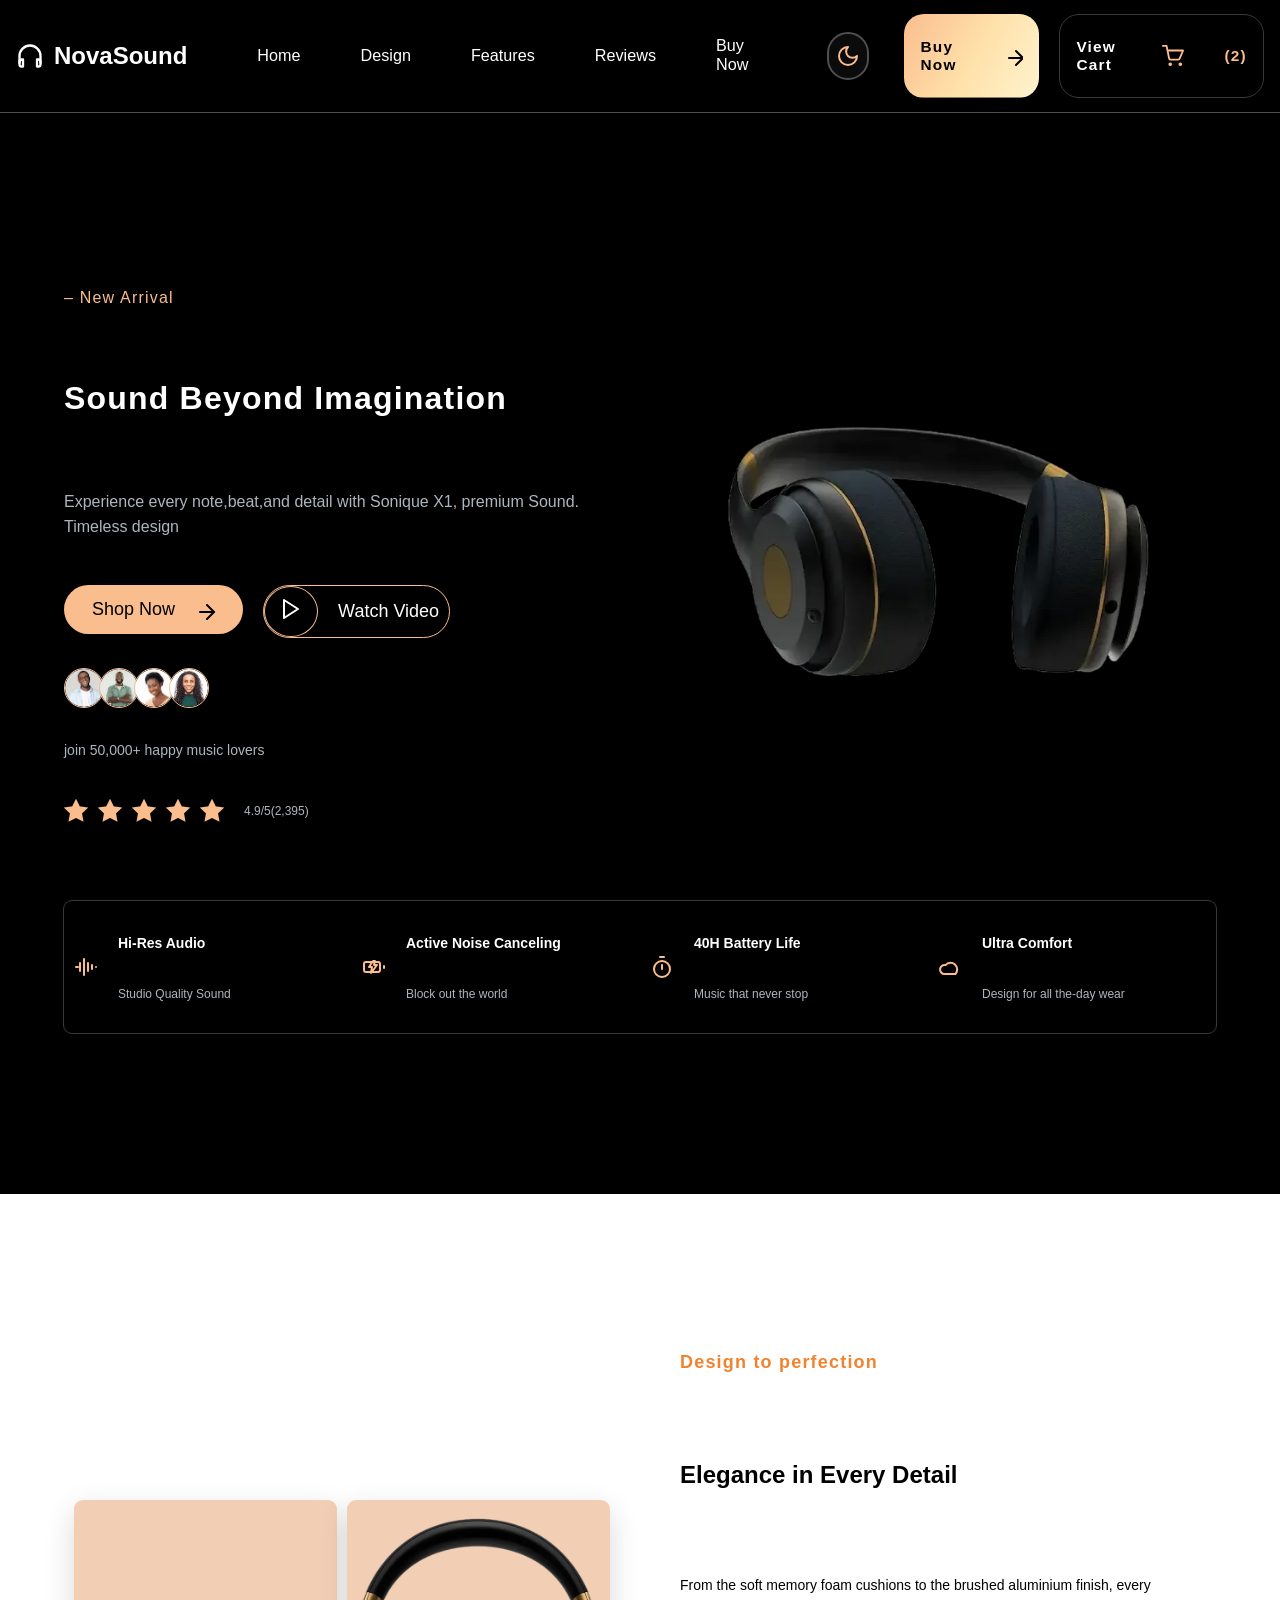
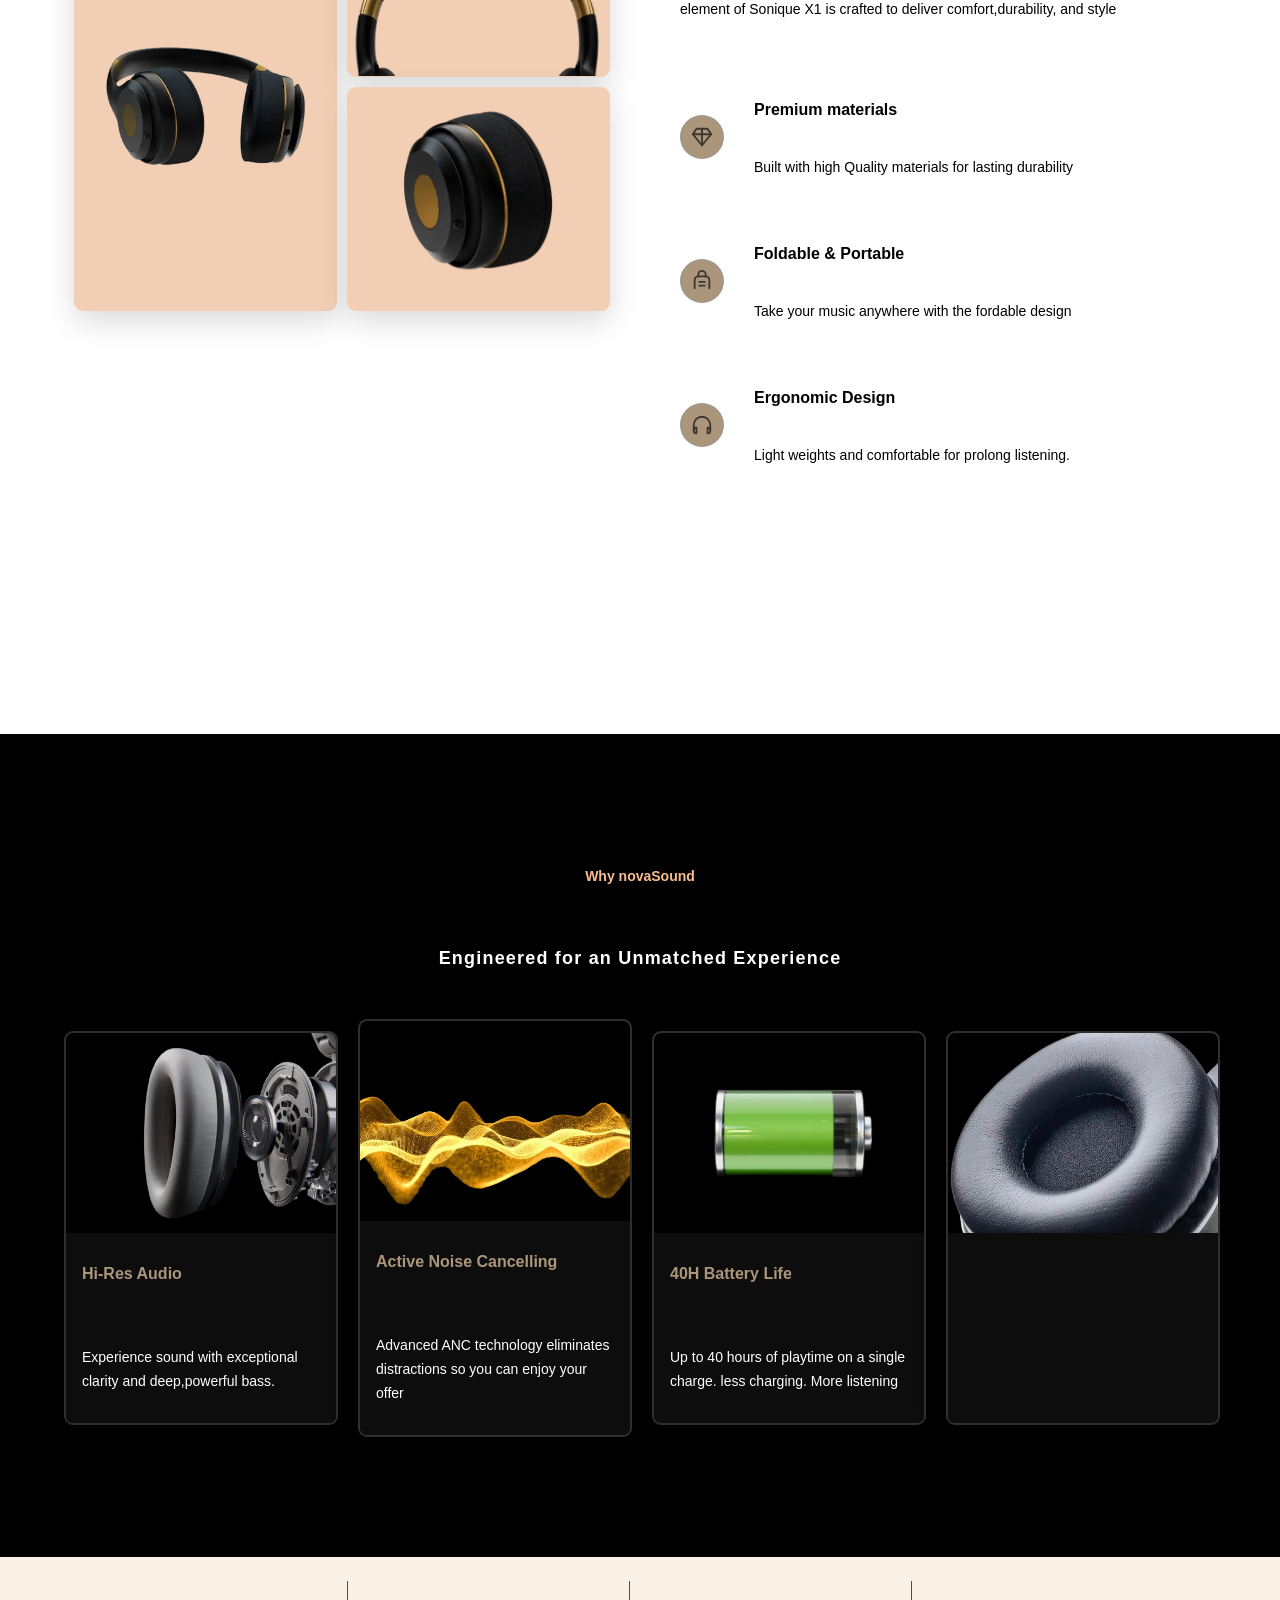
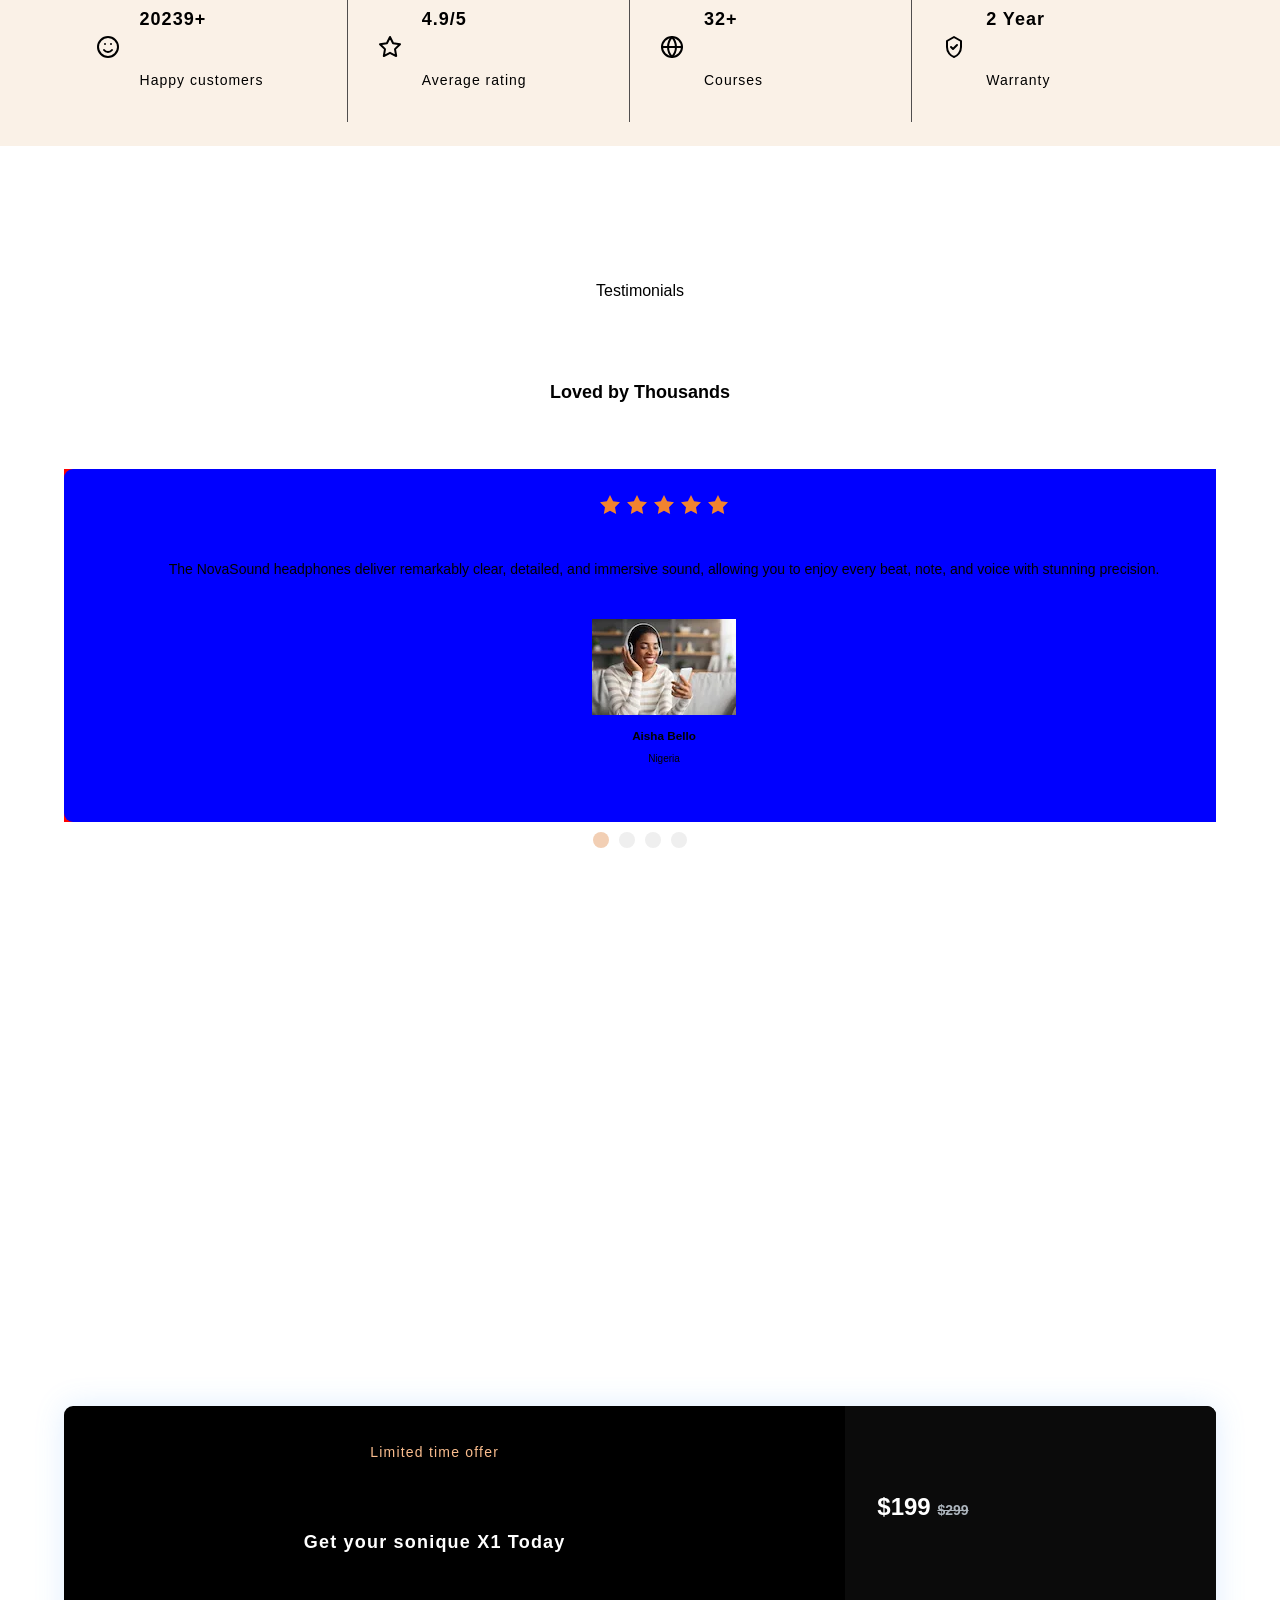
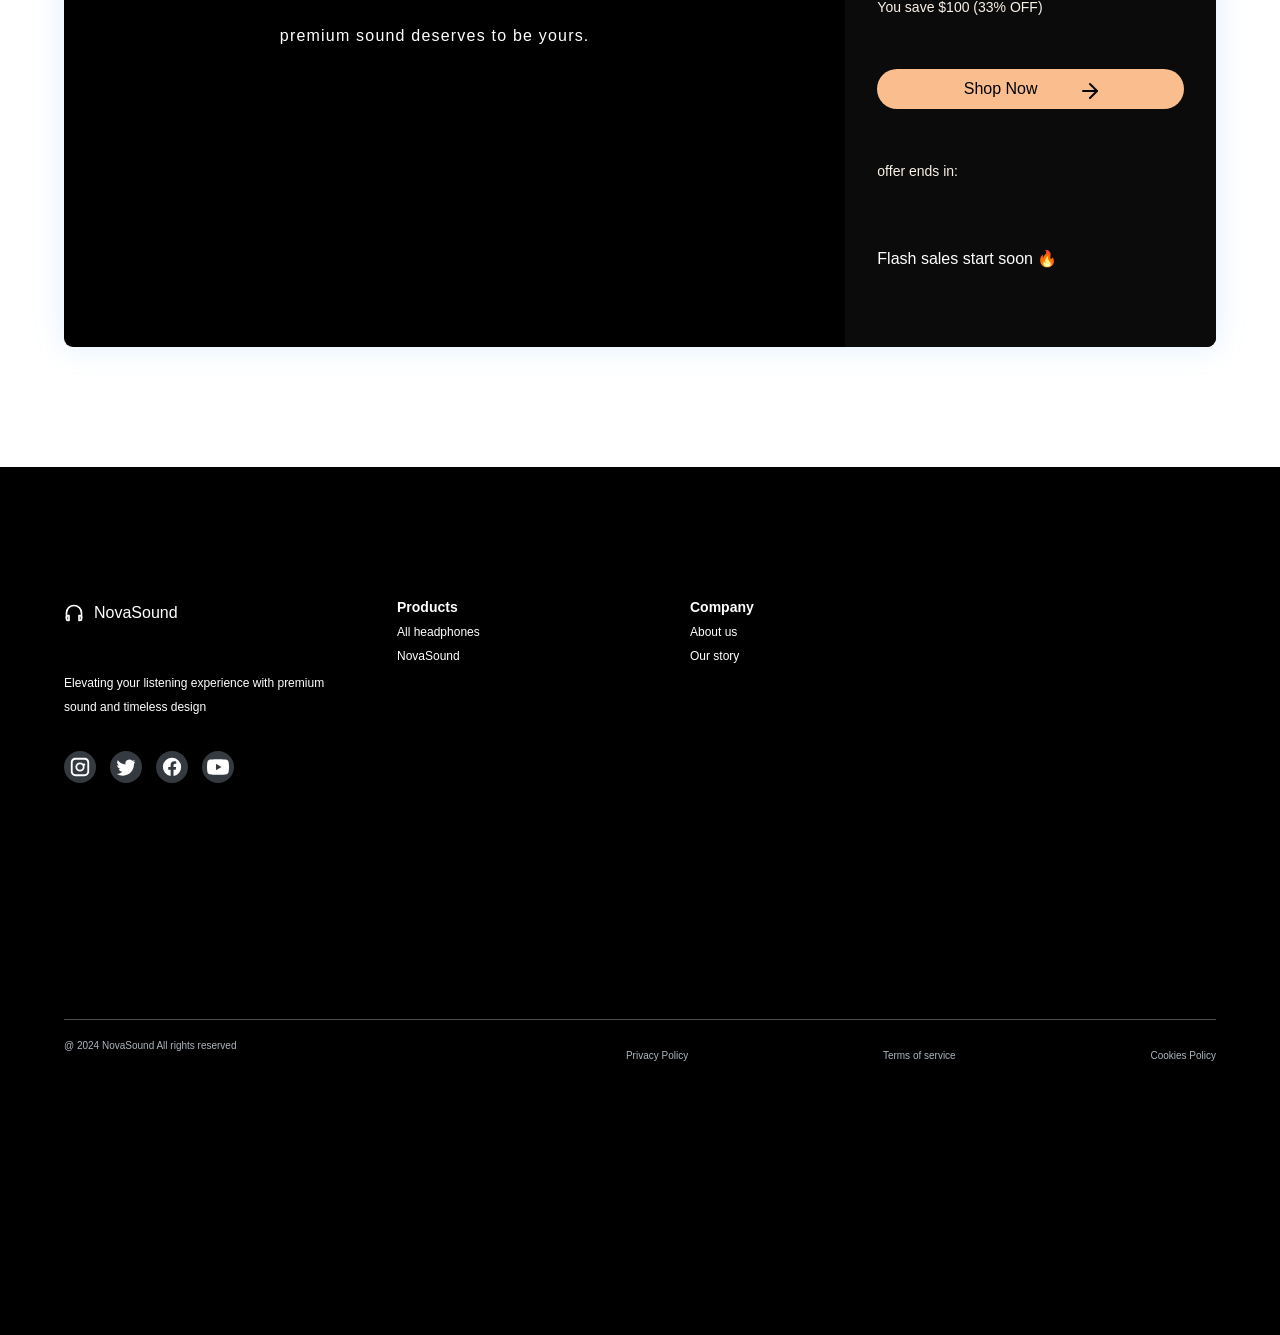
==== commit dc46246d: "Refined index.html/script.js/style.css" ====
--- a/index.html
+++ b/index.html
@@ -496,9 +496,9 @@
                       points="12 2 15.09 8.26 22 9.27 17 14.14 18.18 21.02 12 17.77 5.82 21.02 7 14.14 2 9.27 8.91 8.26 12 2" />
                   </svg></span>
                 <p class="testimonial-section__item--description">The NovaSound 
-                  <!-- headphones deliver remarkably clear,
+                  headphones deliver remarkably clear,
                   detailed, and immersive sound, allowing you to enjoy every beat, note, and voice with stunning
-                  precision. -->
+                  precision.
                 </p>
                 <!-- testimonial-section-feature--start  -->
                 <div class="testimonial-section__feature">
--- a/style.css
+++ b/style.css
@@ -141,9 +141,9 @@
     font-family: "inter", sans-serif;
 }
 
-html,body{
-        overflow-x: hidden;
-}
+/* html,body{ */
+        /* overflow-x: hidden; */
+/* } */
 
 
 .header {
